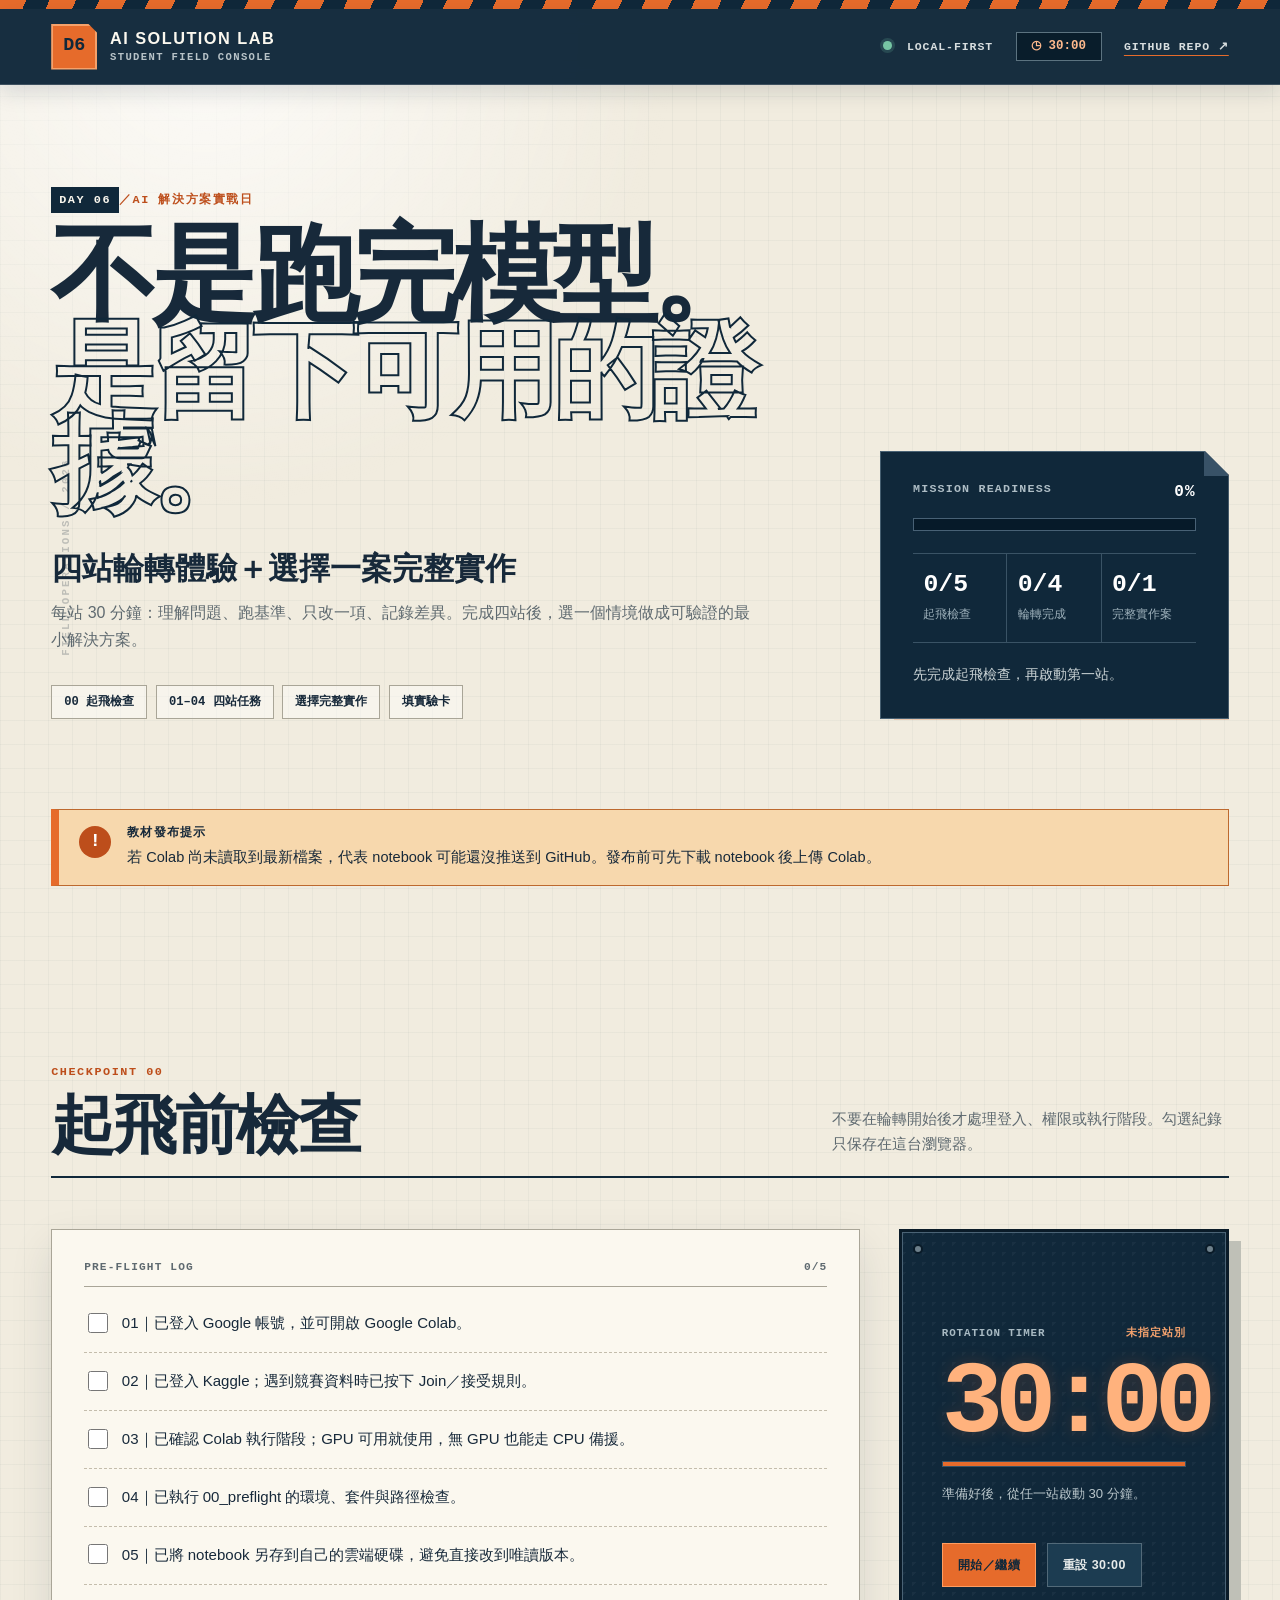
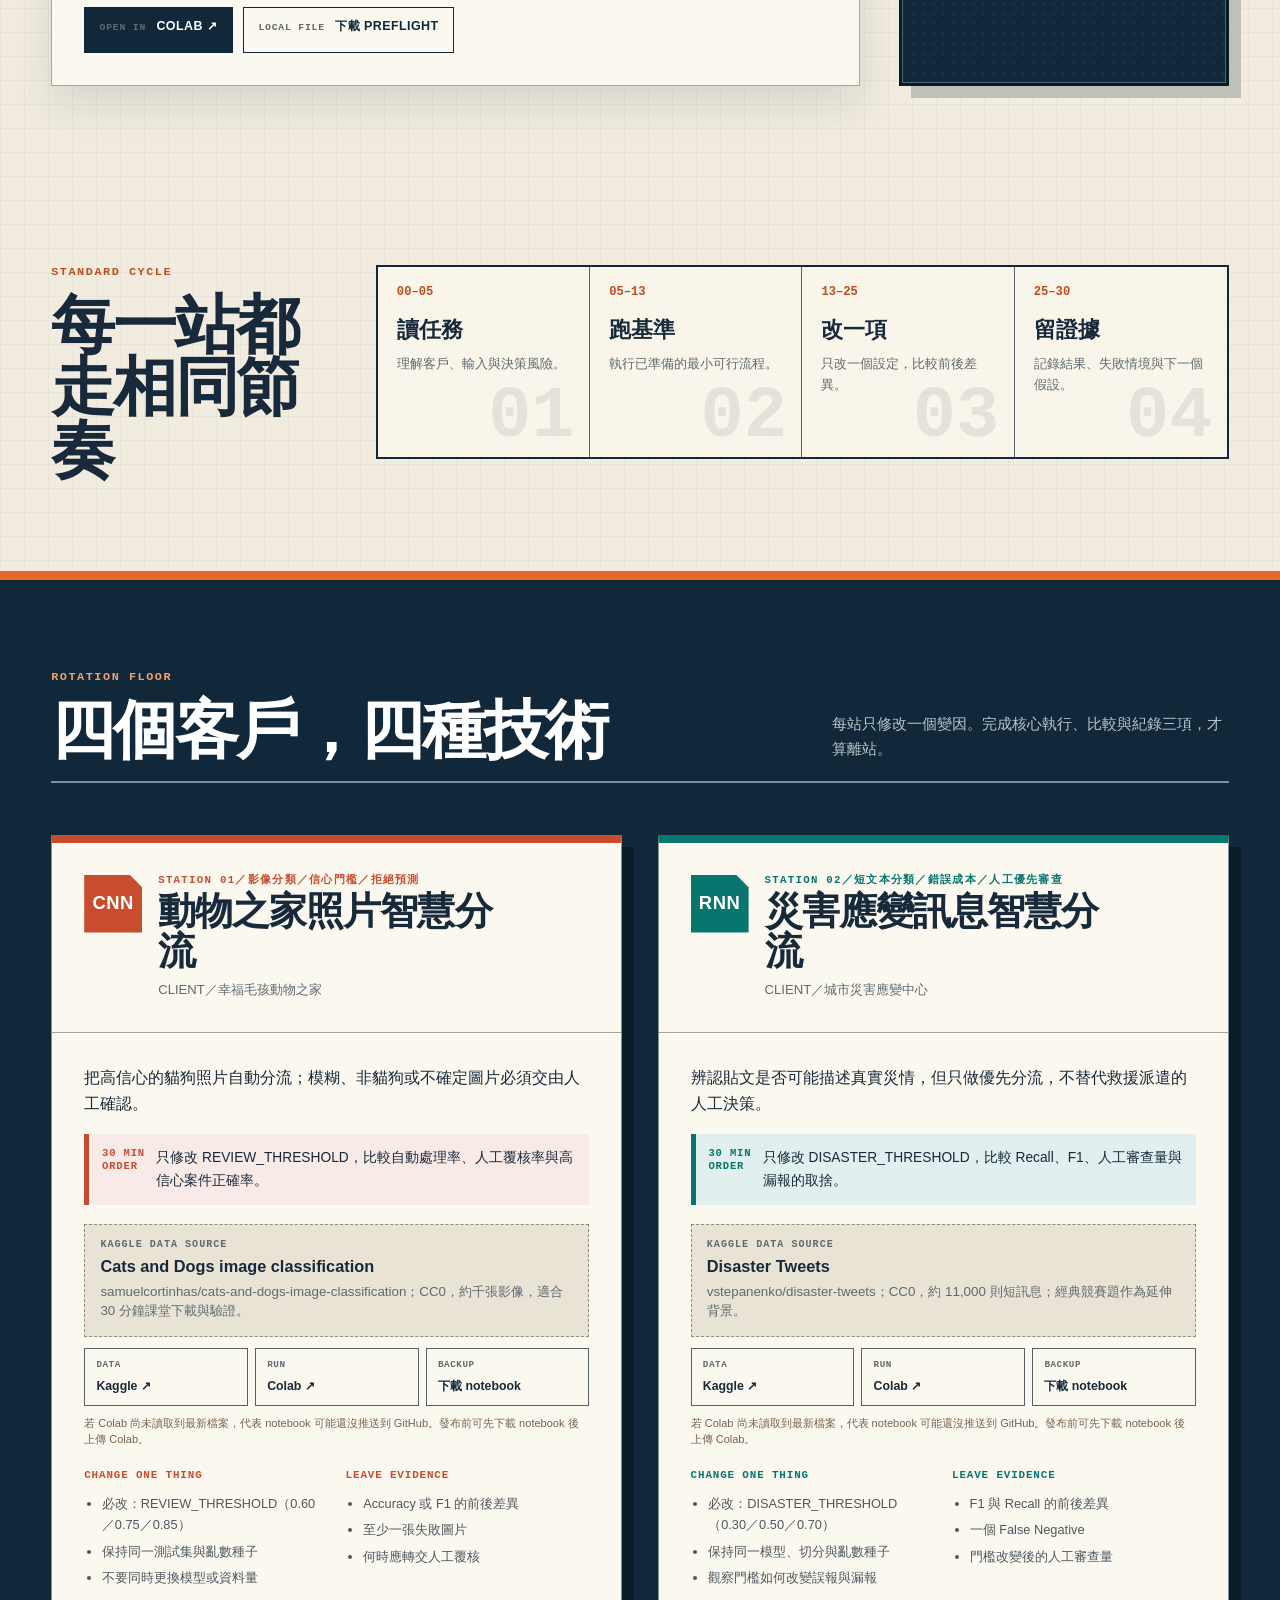
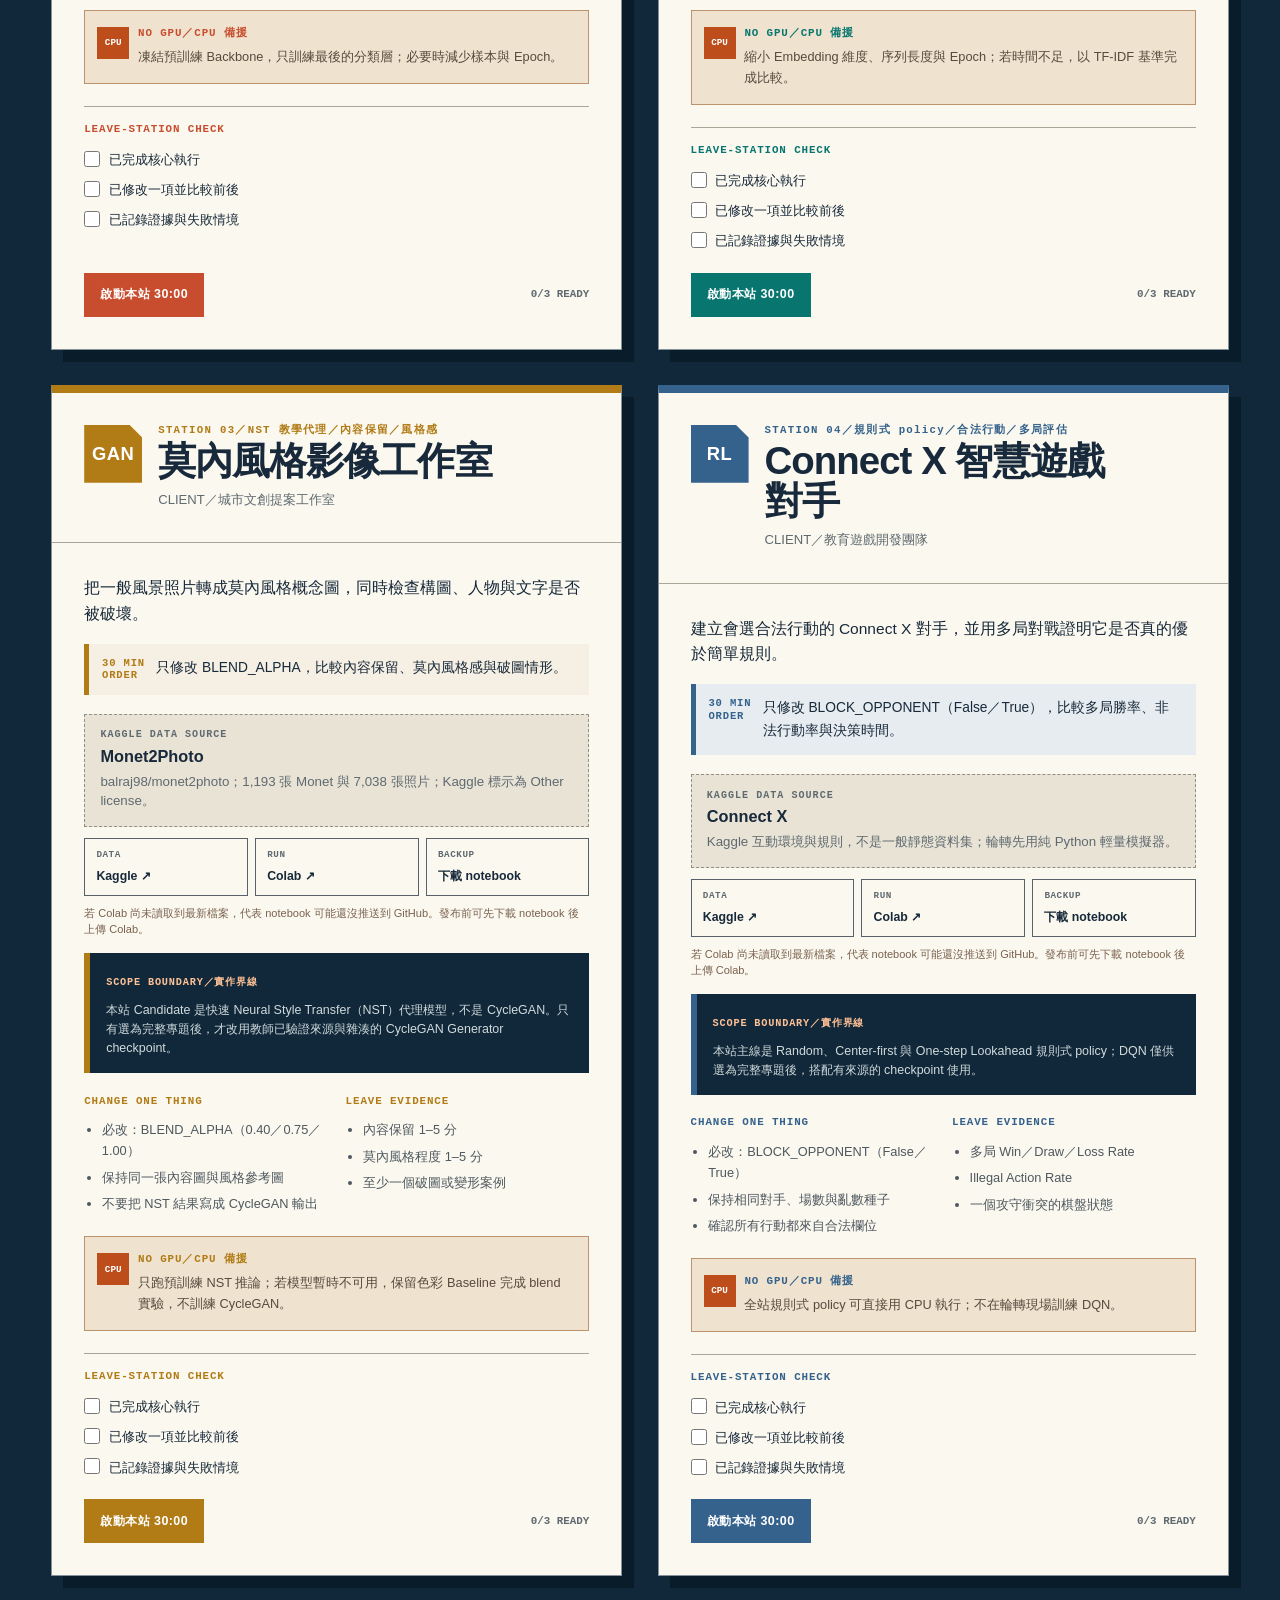
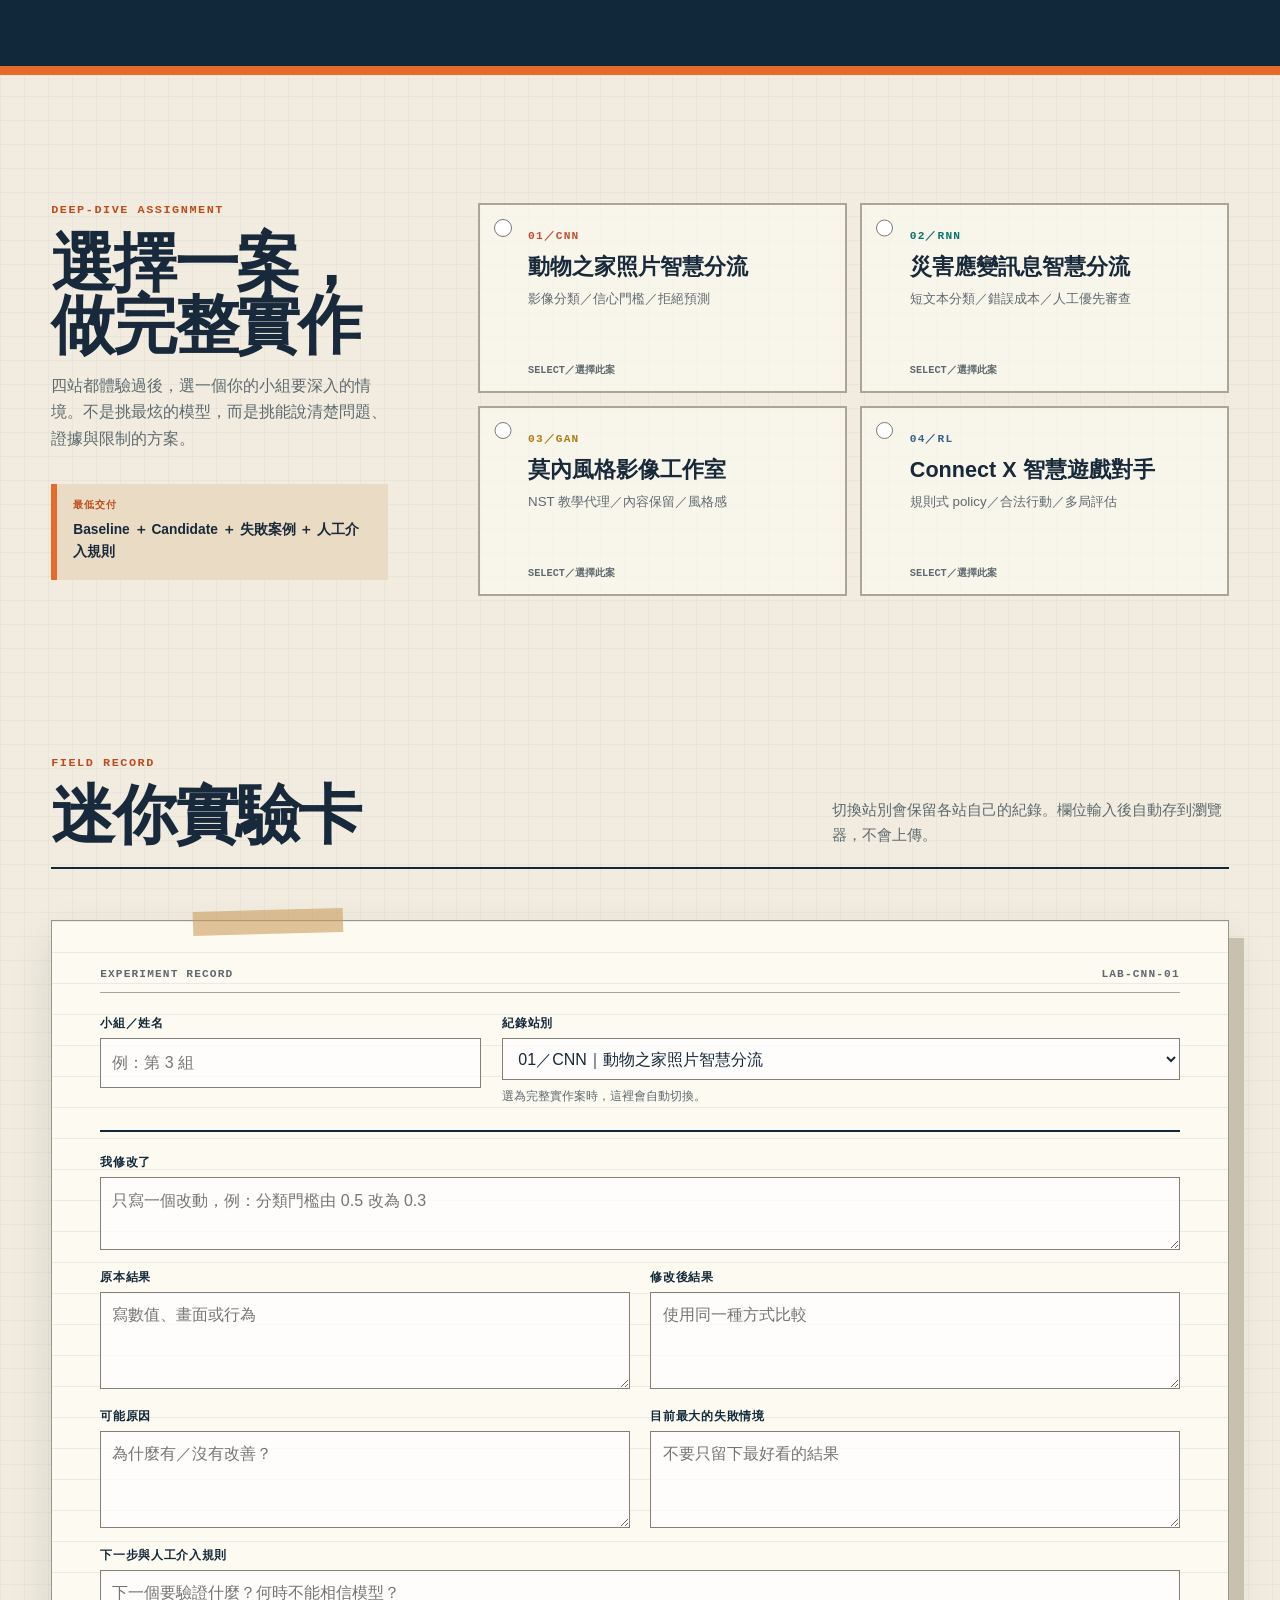
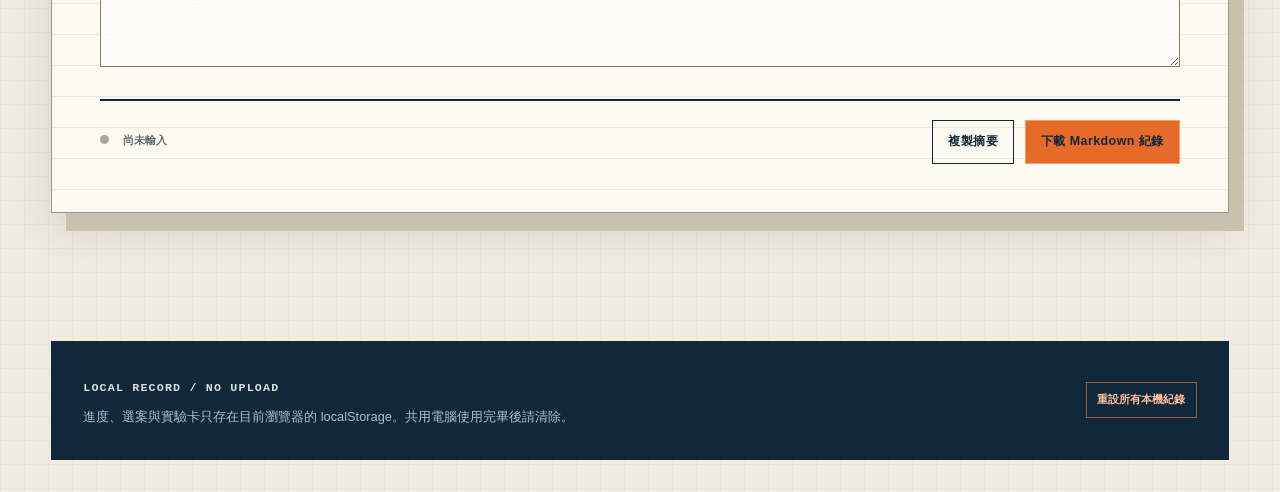
==== docs/index.html @ ee9e644e "Add Day 6 AI solution lab" ====
<!doctype html>
<html lang="zh-Hant">
<head>
  <meta charset="utf-8">
  <meta name="viewport" content="width=device-width, initial-scale=1">
  <meta name="theme-color" content="#13283a">
  <meta name="description" content="AI 解決方案實戰日學生入口：四站輪轉、Colab、Kaggle、30 分鐘計時與實驗紀錄。">
  <title>AI 解決方案實戰控制台｜學生入口</title>
  <link rel="icon" href="data:image/svg+xml,%3Csvg xmlns='http://www.w3.org/2000/svg' viewBox='0 0 64 64'%3E%3Crect width='64' height='64' rx='8' fill='%2313283a'/%3E%3Cpath d='M10 12h44v8H10zm0 32h44v8H10z' fill='%23ff6a1a'/%3E%3Ctext x='32' y='40' text-anchor='middle' font-family='Arial,sans-serif' font-size='21' font-weight='700' fill='%23fff8e8'%3ED6%3C/text%3E%3C/svg%3E">
  <link rel="stylesheet" href="assets/styles.css">
  <script defer src="assets/course-manifest.js"></script>
  <script defer src="assets/app.js"></script>
</head>
<body>
  <a class="skip-link" href="#main-content">跳到主要內容</a>

  <div class="safety-rail" aria-hidden="true"></div>

  <header class="site-header">
    <a class="brand-lockup" href="#top" aria-label="回到頁首">
      <span class="brand-mark" aria-hidden="true">D6</span>
      <span>
        <strong>AI SOLUTION LAB</strong>
        <small>STUDENT FIELD CONSOLE</small>
      </span>
    </a>
    <div class="header-meta" aria-label="系統狀態">
      <span><i class="status-light" aria-hidden="true"></i> LOCAL-FIRST</span>
      <button class="header-timer" type="button" id="header-timer" aria-label="輪轉計時器 30:00，點選前往計時器">◷ 30:00</button>
      <a id="repo-link" href="https://github.com/johnnychao/python-machine-learning-2026-student" target="_blank" rel="noopener noreferrer">GITHUB REPO ↗</a>
    </div>
  </header>

  <main id="main-content">
    <section class="hero" id="top" aria-labelledby="page-title">
      <div class="hero-copy">
        <p class="kicker"><span>DAY 06</span>／AI 解決方案實戰日</p>
        <h1 id="page-title">不是跑完模型。<br><em>是留下可用的證據。</em></h1>
        <p class="hero-lede" id="course-subtitle">四站輪轉體驗＋選擇一案完整實作</p>
        <p class="hero-brief">每站 30 分鐘：理解問題、跑基準、只改一項、記錄差異。完成四站後，選一個情境做成可驗證的最小解決方案。</p>
        <nav class="jump-nav" aria-label="頁面快速導覽">
          <a href="#preflight">00 起飛檢查</a>
          <a href="#stations">01–04 四站任務</a>
          <a href="#project-select">選擇完整實作</a>
          <a href="#experiment-card">填實驗卡</a>
        </nav>
      </div>

      <aside class="mission-gauge" aria-labelledby="progress-title">
        <div class="gauge-topline">
          <span id="progress-title">MISSION READINESS</span>
          <span id="progress-percent">0%</span>
        </div>
        <progress id="mission-progress" max="100" value="0">0%</progress>
        <div class="gauge-counts">
          <div><strong id="preflight-count">0/5</strong><span>起飛檢查</span></div>
          <div><strong id="station-count">0/4</strong><span>輪轉完成</span></div>
          <div><strong id="selection-count">0/1</strong><span>完整實作案</span></div>
        </div>
        <p id="mission-message">先完成起飛檢查，再啟動第一站。</p>
      </aside>
    </section>

    <section class="publication-note" id="publication-note" aria-labelledby="publication-title">
      <span class="notice-code" aria-hidden="true">!</span>
      <div>
        <h2 id="publication-title">教材發布提示</h2>
        <p id="publication-copy">若 Colab 尚未讀取到最新檔案，發布前可先下載 notebook 後上傳 Colab。</p>
      </div>
    </section>

    <section class="work-section" id="preflight" aria-labelledby="preflight-title">
      <header class="section-heading">
        <div>
          <p class="section-index">CHECKPOINT 00</p>
          <h2 id="preflight-title">先讓環境可以工作</h2>
        </div>
        <p>不要在輪轉開始後才處理登入、權限或執行階段。勾選紀錄只保存在這台瀏覽器。</p>
      </header>

      <div class="preflight-layout">
        <div class="paper-panel preflight-panel">
          <div class="panel-label"><span>PRE-FLIGHT LOG</span><span id="preflight-status">WAITING</span></div>
          <div class="checklist" id="preflight-list"></div>
          <div class="resource-strip">
            <a class="resource-link resource-link--primary" id="preflight-colab" href="#" target="_blank" rel="noopener noreferrer">
              <span>OPEN IN</span> COLAB ↗
            </a>
            <a class="resource-link" id="preflight-local" href="#" download>
              <span>LOCAL FILE</span> 下載 PREFLIGHT
            </a>
          </div>
        </div>

        <aside class="timer-console" aria-labelledby="timer-title">
          <div class="console-screws" aria-hidden="true"><i></i><i></i></div>
          <div class="timer-label">
            <span id="timer-title">ROTATION TIMER</span>
            <span id="active-station-label">未指定站別</span>
          </div>
          <output id="timer-display" class="timer-display" aria-live="off">30:00</output>
          <div class="timer-progress" aria-hidden="true"><span id="timer-progress-bar"></span></div>
          <p class="timer-status" id="timer-status" role="status">準備好後，從任一站啟動 30 分鐘。</p>
          <div class="timer-actions">
            <button class="button button--signal" type="button" id="timer-toggle">開始</button>
            <button class="button button--dark" type="button" id="timer-reset">重設 30:00</button>
          </div>
        </aside>
      </div>
    </section>

    <section class="rhythm-section" aria-labelledby="rhythm-title">
      <header>
        <p class="section-index">STANDARD CYCLE</p>
        <h2 id="rhythm-title">每一站都走相同節奏</h2>
      </header>
      <ol class="rhythm-list" id="rhythm-list"></ol>
    </section>

    <section class="work-section stations-section" id="stations" aria-labelledby="stations-title">
      <header class="section-heading">
        <div>
          <p class="section-index">ROTATION FLOOR</p>
          <h2 id="stations-title">四個客戶，四種技術</h2>
        </div>
        <p>每站只修改一個變因。完成核心執行、比較與紀錄三項，才算離站。</p>
      </header>
      <div class="station-grid" id="station-grid"></div>
    </section>

    <section class="selection-section" id="project-select" aria-labelledby="selection-title">
      <div class="selection-copy">
        <p class="section-index">DEEP-DIVE ASSIGNMENT</p>
        <h2 id="selection-title">選擇一案，做完整實作</h2>
        <p>四站都體驗過後，選一個你的小組要深入的情境。不是挑最炫的模型，而是挑能說清楚問題、證據與限制的方案。</p>
        <div class="selection-rule">
          <span>最低交付</span>
          <strong>Baseline ＋ Candidate ＋ 失敗案例 ＋ 人工介入規則</strong>
        </div>
      </div>
      <fieldset class="project-choices" id="project-choices">
        <legend class="sr-only">選擇完整實作案</legend>
      </fieldset>
    </section>

    <section class="work-section experiment-section" id="experiment-card" aria-labelledby="experiment-title">
      <header class="section-heading">
        <div>
          <p class="section-index">FIELD RECORD</p>
          <h2 id="experiment-title">迷你實驗卡</h2>
        </div>
        <p>切換站別會保留各站自己的紀錄。欄位輸入後自動存到瀏覽器，不會上傳。</p>
      </header>

      <form class="experiment-card" id="experiment-form">
        <div class="card-serial">
          <span>EXPERIMENT RECORD</span>
          <span id="record-id">LAB-——</span>
        </div>

        <div class="form-grid form-grid--meta">
          <label class="field">
            <span>小組／姓名</span>
            <input type="text" id="team-name" name="teamName" autocomplete="organization" placeholder="例：第 3 組">
          </label>
          <label class="field">
            <span>紀錄站別</span>
            <select id="experiment-station" name="station" aria-describedby="station-help"></select>
            <small id="station-help">選為完整實作案時，這裡會自動切換。</small>
          </label>
        </div>

        <div class="form-grid">
          <label class="field field--wide">
            <span>我修改了</span>
            <textarea id="changed" name="changed" rows="2" placeholder="只寫一個改動，例：分類門檻由 0.5 改為 0.3"></textarea>
          </label>
          <label class="field">
            <span>原本結果</span>
            <textarea id="before-result" name="beforeResult" rows="3" placeholder="寫數值、畫面或行為"></textarea>
          </label>
          <label class="field">
            <span>修改後結果</span>
            <textarea id="after-result" name="afterResult" rows="3" placeholder="使用同一種方式比較"></textarea>
          </label>
          <label class="field">
            <span>可能原因</span>
            <textarea id="reason" name="reason" rows="3" placeholder="為什麼有／沒有改善？"></textarea>
          </label>
          <label class="field">
            <span>目前最大的失敗情境</span>
            <textarea id="failure" name="failure" rows="3" placeholder="不要只留下最好看的結果"></textarea>
          </label>
          <label class="field field--wide">
            <span>下一步與人工介入規則</span>
            <textarea id="next-step" name="nextStep" rows="3" placeholder="下一個要驗證什麼？何時不能相信模型？"></textarea>
          </label>
        </div>

        <div class="card-actions">
          <p class="save-state" id="save-state" role="status"><i aria-hidden="true"></i> 尚未輸入</p>
          <div>
            <button class="button button--outline" type="button" id="copy-summary">複製摘要</button>
            <button class="button button--signal" type="button" id="download-markdown">下載 Markdown 紀錄</button>
          </div>
        </div>
      </form>
    </section>
  </main>

  <footer class="site-footer">
    <div>
      <strong>LOCAL RECORD / NO UPLOAD</strong>
      <p>進度、選案與實驗卡只存在目前瀏覽器的 localStorage。共用電腦使用完畢後請清除。</p>
    </div>
    <button class="reset-link" type="button" id="open-reset-dialog">重設所有本機紀錄</button>
  </footer>

  <dialog class="reset-dialog" id="reset-dialog" aria-labelledby="reset-title">
    <form method="dialog">
      <span class="dialog-code" aria-hidden="true">RESET / LOCAL</span>
      <h2 id="reset-title">確定清除所有紀錄？</h2>
      <p>這會刪除起飛檢查、四站進度、計時器、完整實作案與所有實驗卡。下載過的 Markdown 不受影響。</p>
      <div class="dialog-actions">
        <button class="button button--outline" value="cancel">取消</button>
        <button class="button button--danger" value="confirm" id="confirm-reset">確定清除</button>
      </div>
    </form>
  </dialog>

  <noscript>
    <div class="noscript-note">此入口需要 JavaScript 才能保存進度與產生四站連結。請允許 JavaScript 後重新整理。</div>
  </noscript>
</body>
</html>
---- docs/assets/styles.css ----
:root {
  --paper: #f1ecdf;
  --paper-light: #fbf8ef;
  --paper-deep: #ddd5c4;
  --ink: #17293a;
  --ink-muted: #5f6a70;
  --navy: #10283a;
  --navy-2: #19384d;
  --signal: #e66b2b;
  --signal-dark: #bd4e1b;
  --danger: #9f322b;
  --line: #a9a597;
  --line-dark: #56616a;
  --ok: #26705c;
  --shadow: 0 18px 40px rgba(23, 41, 58, 0.12);
  --font-display: "Bahnschrift SemiCondensed", "Franklin Gothic Demi Cond", "Microsoft JhengHei UI", sans-serif;
  --font-body: "Aptos", "Microsoft JhengHei UI", "Noto Sans TC", sans-serif;
  --font-mono: "Cascadia Mono", "Consolas", monospace;
  --page-pad: clamp(1rem, 4vw, 4rem);
  --max-width: 1480px;
}

* {
  box-sizing: border-box;
}

html {
  scroll-behavior: smooth;
  scroll-padding-top: 6rem;
}

body {
  margin: 0;
  color: var(--ink);
  background-color: var(--paper);
  background-image:
    linear-gradient(rgba(23, 41, 58, 0.035) 1px, transparent 1px),
    linear-gradient(90deg, rgba(23, 41, 58, 0.035) 1px, transparent 1px);
  background-size: 24px 24px;
  font-family: var(--font-body);
  line-height: 1.65;
}

body::before {
  content: "";
  position: fixed;
  inset: 0;
  z-index: -1;
  pointer-events: none;
  background: radial-gradient(circle at 16% 4%, rgba(255, 255, 255, 0.8), transparent 34%);
}

a {
  color: inherit;
}

button,
input,
select,
textarea {
  font: inherit;
}

button,
a,
input,
select,
textarea {
  -webkit-tap-highlight-color: transparent;
}

:focus-visible {
  outline: 3px solid var(--signal);
  outline-offset: 3px;
}

::selection {
  color: var(--paper-light);
  background: var(--navy);
}

.sr-only {
  position: absolute;
  width: 1px;
  height: 1px;
  padding: 0;
  margin: -1px;
  overflow: hidden;
  clip: rect(0, 0, 0, 0);
  white-space: nowrap;
  border: 0;
}

.skip-link {
  position: fixed;
  top: 1rem;
  left: 1rem;
  z-index: 100;
  padding: 0.7rem 1rem;
  color: #fff;
  background: var(--navy);
  transform: translateY(-180%);
  transition: transform 160ms ease;
}

.skip-link:focus {
  transform: translateY(0);
}

.safety-rail {
  height: 9px;
  background: repeating-linear-gradient(115deg, var(--signal) 0 24px, var(--navy) 24px 45px);
}

.site-header {
  position: sticky;
  top: 0;
  z-index: 30;
  display: flex;
  align-items: center;
  justify-content: space-between;
  min-height: 76px;
  padding: 0.7rem var(--page-pad);
  color: var(--paper-light);
  background: rgba(16, 40, 58, 0.97);
  border-bottom: 1px solid rgba(255, 255, 255, 0.16);
  box-shadow: 0 8px 20px rgba(16, 40, 58, 0.13);
  backdrop-filter: blur(10px);
}

.brand-lockup {
  display: inline-flex;
  gap: 0.8rem;
  align-items: center;
  color: inherit;
  text-decoration: none;
}

.brand-mark {
  display: grid;
  width: 46px;
  aspect-ratio: 1;
  place-items: center;
  color: var(--navy);
  background: var(--signal);
  border: 2px solid #f6a16a;
  font: 800 1.15rem/1 var(--font-mono);
  clip-path: polygon(0 0, 80% 0, 100% 20%, 100% 100%, 0 100%);
}

.brand-lockup strong,
.brand-lockup small {
  display: block;
}

.brand-lockup strong {
  font: 800 1.02rem/1.1 var(--font-display);
  letter-spacing: 0.09em;
}

.brand-lockup small {
  margin-top: 0.25rem;
  color: #b8c3c8;
  font: 600 0.66rem/1 var(--font-mono);
  letter-spacing: 0.13em;
}

.header-meta {
  display: flex;
  gap: 1.4rem;
  align-items: center;
  color: #d8dedf;
  font: 700 0.72rem/1 var(--font-mono);
  letter-spacing: 0.08em;
}

.header-meta a {
  padding: 0.45rem 0;
  text-decoration-color: var(--signal);
  text-underline-offset: 0.32rem;
}

.header-timer {
  min-width: 86px;
  padding: 0.45rem 0.55rem;
  color: #ffba8d;
  background: #091d2b;
  border: 1px solid #5c7380;
  font: 750 0.78rem/1 var(--font-mono);
  cursor: pointer;
}

.header-timer[data-running="true"] {
  color: #10283a;
  background: var(--signal);
  border-color: #ffb585;
}

.status-light {
  display: inline-block;
  width: 0.55rem;
  height: 0.55rem;
  margin-right: 0.45rem;
  vertical-align: -0.02rem;
  background: #76c6a4;
  border-radius: 50%;
  box-shadow: 0 0 0 3px rgba(118, 198, 164, 0.18);
}

main {
  overflow: clip;
}

.hero,
.work-section,
.rhythm-section,
.selection-section,
.site-footer {
  width: min(calc(100% - (var(--page-pad) * 2)), var(--max-width));
  margin-inline: auto;
}

.hero {
  display: grid;
  grid-template-columns: minmax(0, 1.5fr) minmax(340px, 0.72fr);
  gap: clamp(2.5rem, 8vw, 8rem);
  align-items: end;
  min-height: 650px;
  padding-block: clamp(4rem, 8vw, 8rem) clamp(4rem, 7vw, 6.5rem);
}

.hero-copy {
  position: relative;
}

.hero-copy::before {
  content: "FIELD OPERATIONS / 2026";
  position: absolute;
  top: 50%;
  left: -5.2rem;
  color: rgba(23, 41, 58, 0.24);
  font: 700 0.67rem/1 var(--font-mono);
  letter-spacing: 0.2em;
  transform: rotate(-90deg) translateX(-50%);
}

.kicker,
.section-index {
  margin: 0 0 0.9rem;
  color: var(--signal-dark);
  font: 800 0.74rem/1.2 var(--font-mono);
  letter-spacing: 0.13em;
  text-transform: uppercase;
}

.kicker span {
  display: inline-block;
  padding: 0.35rem 0.5rem;
  color: var(--paper-light);
  background: var(--navy);
}

.hero h1 {
  max-width: 930px;
  margin: 0;
  font: 800 clamp(3.7rem, 8.3vw, 8rem)/0.9 var(--font-display);
  letter-spacing: -0.055em;
}

.hero h1 em {
  color: transparent;
  -webkit-text-stroke: 2px var(--navy);
  font-style: normal;
}

.hero-lede {
  max-width: 760px;
  margin: 2.1rem 0 0.7rem;
  font: 750 clamp(1.25rem, 2.4vw, 2rem)/1.35 var(--font-display);
}

.hero-brief {
  max-width: 700px;
  margin: 0;
  color: var(--ink-muted);
  font-size: 1rem;
}

.jump-nav {
  display: flex;
  flex-wrap: wrap;
  gap: 0.55rem;
  margin-top: 2rem;
}

.jump-nav a {
  padding: 0.55rem 0.75rem;
  color: var(--ink);
  background: rgba(255, 255, 255, 0.42);
  border: 1px solid var(--line);
  font: 700 0.76rem/1.2 var(--font-mono);
  text-decoration: none;
  transition: color 150ms ease, background-color 150ms ease, transform 150ms ease;
}

.jump-nav a:hover {
  color: var(--paper-light);
  background: var(--navy);
  transform: translateY(-2px);
}

.mission-gauge {
  position: relative;
  padding: clamp(1.3rem, 3vw, 2rem);
  color: #e9ece9;
  background: var(--navy);
  border: 1px solid #496274;
  box-shadow: 14px 14px 0 var(--signal), var(--shadow);
  clip-path: polygon(0 0, calc(100% - 24px) 0, 100% 24px, 100% 100%, 0 100%);
}

.mission-gauge::after {
  content: "";
  position: absolute;
  top: 0;
  right: 0;
  width: 24px;
  height: 24px;
  background: #385267;
}

.gauge-topline {
  display: flex;
  justify-content: space-between;
  color: #aebdc5;
  font: 700 0.73rem/1 var(--font-mono);
  letter-spacing: 0.1em;
}

#progress-percent {
  color: #fff;
  font-size: 1rem;
}

.mission-gauge progress {
  display: block;
  width: 100%;
  height: 13px;
  margin: 1.1rem 0 1.4rem;
  overflow: hidden;
  appearance: none;
  background: #061a29;
  border: 1px solid #486175;
}

.mission-gauge progress::-webkit-progress-bar {
  background: #061a29;
}

.mission-gauge progress::-webkit-progress-value {
  background: var(--signal);
  transition: width 280ms ease;
}

.mission-gauge progress::-moz-progress-bar {
  background: var(--signal);
}

.gauge-counts {
  display: grid;
  grid-template-columns: repeat(3, 1fr);
  border-block: 1px solid #3a5365;
}

.gauge-counts div {
  padding: 1.1rem 0.65rem;
  border-right: 1px solid #3a5365;
}

.gauge-counts div:last-child {
  border-right: 0;
}

.gauge-counts strong,
.gauge-counts span {
  display: block;
}

.gauge-counts strong {
  color: #fff;
  font: 800 1.55rem/1 var(--font-mono);
}

.gauge-counts span {
  margin-top: 0.5rem;
  color: #9db0ba;
  font-size: 0.76rem;
}

.mission-gauge > p {
  margin: 1.25rem 0 0;
  color: #cad3d5;
  font-size: 0.88rem;
}

.publication-note {
  display: grid;
  grid-template-columns: auto 1fr;
  gap: 1rem;
  width: min(calc(100% - (var(--page-pad) * 2)), var(--max-width));
  margin: 0 auto clamp(4rem, 7vw, 7rem);
  padding: 1rem 1.25rem;
  background: #f7d8ad;
  border: 1px solid #bd692e;
  border-left: 8px solid var(--signal);
}

.notice-code {
  display: grid;
  width: 2rem;
  height: 2rem;
  place-items: center;
  color: #fff;
  background: var(--signal-dark);
  border-radius: 50%;
  font: 900 1.15rem/1 var(--font-mono);
}

.publication-note h2,
.publication-note p {
  margin: 0;
}

.publication-note h2 {
  font: 800 0.78rem/1.2 var(--font-mono);
  letter-spacing: 0.1em;
}

.publication-note p {
  margin-top: 0.25rem;
  font-size: 0.91rem;
}

.work-section {
  padding-block: clamp(4rem, 7vw, 7rem);
}

.section-heading {
  display: grid;
  grid-template-columns: minmax(0, 1.2fr) minmax(270px, 0.65fr);
  gap: 3rem;
  align-items: end;
  margin-bottom: clamp(2rem, 4vw, 3.5rem);
  padding-bottom: 1.25rem;
  border-bottom: 2px solid var(--navy);
}

.section-heading h2,
.rhythm-section h2,
.selection-section h2 {
  margin: 0;
  font: 800 clamp(2.25rem, 5vw, 4.4rem)/0.98 var(--font-display);
  letter-spacing: -0.035em;
}

.section-heading > p {
  max-width: 540px;
  margin: 0;
  color: var(--ink-muted);
  font-size: 0.93rem;
}

.preflight-layout {
  display: grid;
  grid-template-columns: minmax(0, 1.45fr) minmax(330px, 0.55fr);
  gap: clamp(1.2rem, 3vw, 2.5rem);
  align-items: stretch;
}

.paper-panel {
  background: var(--paper-light);
  border: 1px solid var(--line);
  box-shadow: var(--shadow);
}

.preflight-panel {
  padding: clamp(1.25rem, 3vw, 2rem);
}

.panel-label,
.card-serial {
  display: flex;
  justify-content: space-between;
  padding-bottom: 0.75rem;
  color: var(--ink-muted);
  border-bottom: 1px solid var(--line);
  font: 700 0.7rem/1 var(--font-mono);
  letter-spacing: 0.1em;
}

#preflight-status[data-ready="true"] {
  color: var(--ok);
}

.checklist {
  display: grid;
  gap: 0;
  margin-top: 0.55rem;
}

.check-row {
  position: relative;
  display: grid;
  grid-template-columns: auto 1fr;
  gap: 0.85rem;
  align-items: start;
  padding: 1rem 0.25rem;
  border-bottom: 1px dashed #c4bdac;
  cursor: pointer;
}

.check-row:hover {
  background: #f5f0e5;
}

.check-row input,
.station-check input {
  width: 1.25rem;
  height: 1.25rem;
  margin: 0.1rem 0 0;
  accent-color: var(--signal);
  cursor: pointer;
}

.check-row span {
  font-size: 0.94rem;
}

.check-row input:checked + span {
  color: #6a716f;
  text-decoration: line-through;
  text-decoration-color: #aaaca6;
}

.resource-strip {
  display: flex;
  flex-wrap: wrap;
  gap: 0.65rem;
  margin-top: 1.4rem;
}

.resource-link {
  display: inline-flex;
  gap: 0.65rem;
  align-items: baseline;
  justify-content: space-between;
  min-height: 46px;
  padding: 0.75rem 0.9rem;
  color: var(--navy);
  background: transparent;
  border: 1px solid var(--navy);
  font: 800 0.78rem/1.1 var(--font-display);
  letter-spacing: 0.035em;
  text-decoration: none;
  transition: color 150ms ease, background-color 150ms ease, transform 150ms ease;
}

.resource-link span {
  color: var(--ink-muted);
  font: 600 0.61rem/1 var(--font-mono);
  letter-spacing: 0.08em;
}

.resource-link:hover {
  color: #fff;
  background: var(--navy);
  transform: translateY(-2px);
}

.resource-link:hover span {
  color: #b8c3c8;
}

.resource-link--primary {
  color: #fff;
  background: var(--navy);
}

.timer-console {
  position: relative;
  display: flex;
  flex-direction: column;
  justify-content: center;
  min-height: 410px;
  padding: clamp(1.5rem, 4vw, 2.5rem);
  color: #ecf0ed;
  background-color: #10283a;
  background-image: linear-gradient(135deg, rgba(255, 255, 255, 0.04) 25%, transparent 25%);
  background-size: 10px 10px;
  border: 3px solid #0a1b28;
  box-shadow: inset 0 0 0 1px #4a6375, 12px 12px 0 #bfc0b7;
}

.console-screws {
  position: absolute;
  inset: 0.7rem;
  display: flex;
  justify-content: space-between;
  pointer-events: none;
}

.console-screws i {
  width: 10px;
  height: 10px;
  background: #6e808b;
  border: 2px solid #0a1b28;
  border-radius: 50%;
}

.timer-label {
  display: flex;
  justify-content: space-between;
  color: #a8bac3;
  font: 700 0.68rem/1 var(--font-mono);
  letter-spacing: 0.08em;
}

#active-station-label {
  color: #f4a26d;
}

.timer-display {
  display: block;
  margin: 1.2rem 0 0.7rem;
  color: #ffb27d;
  font: 750 clamp(4.2rem, 8vw, 6.7rem)/0.9 var(--font-mono);
  letter-spacing: -0.08em;
  text-align: center;
  text-shadow: 0 0 18px rgba(230, 107, 43, 0.2);
}

.timer-console[data-state="finished"] .timer-display {
  color: #fff;
  animation: timer-alert 700ms steps(2, end) 4;
}

.timer-progress {
  height: 6px;
  overflow: hidden;
  background: #061a28;
  border: 1px solid #385367;
}

.timer-progress span {
  display: block;
  width: 100%;
  height: 100%;
  background: var(--signal);
  transform-origin: left;
  transition: width 240ms linear;
}

.timer-status {
  min-height: 3em;
  margin: 1rem 0 1.3rem;
  color: #b8c5ca;
  font-size: 0.82rem;
}

.timer-actions,
.card-actions,
.dialog-actions {
  display: flex;
  flex-wrap: wrap;
  gap: 0.65rem;
}

.button {
  min-height: 44px;
  padding: 0.65rem 0.95rem;
  border: 1px solid transparent;
  border-radius: 0;
  font: 800 0.78rem/1.1 var(--font-display);
  letter-spacing: 0.035em;
  cursor: pointer;
  transition: transform 150ms ease, box-shadow 150ms ease, background-color 150ms ease;
}

.button:hover {
  transform: translateY(-2px);
  box-shadow: 0 5px 0 rgba(5, 20, 29, 0.28);
}

.button--signal {
  color: #10283a;
  background: var(--signal);
  border-color: #ff9d60;
}

.button--dark {
  color: #e8eceb;
  background: #1c3c51;
  border-color: #526a79;
}

.button--outline {
  color: var(--navy);
  background: transparent;
  border-color: var(--navy);
}

.button--outline:hover {
  color: #fff;
  background: var(--navy);
}

.button--danger {
  color: #fff;
  background: var(--danger);
  border-color: #78211c;
}

@keyframes timer-alert {
  50% { opacity: 0.35; }
}

.rhythm-section {
  display: grid;
  grid-template-columns: minmax(230px, 0.45fr) minmax(0, 1.55fr);
  gap: clamp(2rem, 6vw, 6rem);
  align-items: start;
  padding-block: clamp(4rem, 7vw, 7rem);
}

.rhythm-list {
  display: grid;
  grid-template-columns: repeat(4, 1fr);
  margin: 0;
  padding: 0;
  border: 2px solid var(--navy);
  list-style: none;
  counter-reset: rhythm;
}

.rhythm-list li {
  position: relative;
  min-height: 190px;
  padding: 1.2rem;
  background: rgba(251, 248, 239, 0.74);
  border-right: 1px solid var(--line-dark);
  counter-increment: rhythm;
}

.rhythm-list li:last-child {
  border-right: 0;
}

.rhythm-list li::before {
  content: "0" counter(rhythm);
  position: absolute;
  right: 0.9rem;
  bottom: 0.25rem;
  color: rgba(23, 41, 58, 0.09);
  font: 800 4.5rem/1 var(--font-mono);
}

.rhythm-list time,
.rhythm-list strong,
.rhythm-list span {
  display: block;
  position: relative;
  z-index: 1;
}

.rhythm-list time {
  color: var(--signal-dark);
  font: 800 0.76rem/1 var(--font-mono);
}

.rhythm-list strong {
  margin-top: 1.2rem;
  font: 800 1.35rem/1.1 var(--font-display);
}

.rhythm-list span {
  margin-top: 0.7rem;
  color: var(--ink-muted);
  font-size: 0.82rem;
}

.stations-section {
  width: 100%;
  max-width: none;
  padding-inline: var(--page-pad);
  color: #e7eceb;
  background: var(--navy);
  border-block: 9px solid var(--signal);
}

.stations-section .section-heading {
  width: min(100%, var(--max-width));
  margin-inline: auto;
  border-color: #78909c;
}

.stations-section .section-heading h2 {
  color: #fff;
}

.stations-section .section-heading > p {
  color: #b8c5ca;
}

.stations-section .section-index {
  color: #f1a06c;
}

.station-grid {
  display: grid;
  grid-template-columns: repeat(2, minmax(0, 1fr));
  gap: clamp(1.2rem, 3vw, 2.2rem);
  width: min(100%, var(--max-width));
  margin-inline: auto;
}

.station-card {
  position: relative;
  display: flex;
  flex-direction: column;
  min-width: 0;
  color: var(--ink);
  background: var(--paper-light);
  border: 1px solid #82919a;
  border-top: 8px solid var(--station-accent);
  box-shadow: 12px 12px 0 rgba(1, 14, 23, 0.45);
  transition: transform 180ms ease, box-shadow 180ms ease;
}

.station-card:hover {
  transform: translateY(-4px);
  box-shadow: 15px 17px 0 rgba(1, 14, 23, 0.4);
}

.station-card[data-complete="true"]::after {
  content: "STATION CLEARED";
  position: absolute;
  top: 1.05rem;
  right: -0.75rem;
  padding: 0.42rem 0.75rem;
  color: #fff;
  background: var(--ok);
  border: 2px solid #fff;
  font: 800 0.64rem/1 var(--font-mono);
  letter-spacing: 0.08em;
  transform: rotate(2deg);
}

.station-card__header {
  display: grid;
  grid-template-columns: auto 1fr;
  gap: 1rem;
  align-items: start;
  padding: clamp(1.25rem, 3vw, 2rem);
  border-bottom: 1px solid var(--line);
}

.station-code {
  display: grid;
  width: 58px;
  aspect-ratio: 1;
  place-items: center;
  color: #fff;
  background: var(--station-accent);
  font: 850 1.15rem/1 var(--font-display);
  letter-spacing: 0.03em;
  clip-path: polygon(0 0, 78% 0, 100% 22%, 100% 100%, 0 100%);
}

.station-number {
  display: block;
  color: var(--station-accent);
  font: 800 0.67rem/1 var(--font-mono);
  letter-spacing: 0.12em;
}

.station-card h3 {
  margin: 0.35rem 0 0;
  padding-right: 5rem;
  font: 800 clamp(1.65rem, 3vw, 2.45rem)/1.05 var(--font-display);
  letter-spacing: -0.025em;
}

.station-client {
  margin: 0.45rem 0 0;
  color: var(--ink-muted);
  font-size: 0.82rem;
}

.station-card__body {
  display: flex;
  flex: 1;
  flex-direction: column;
  padding: clamp(1.25rem, 3vw, 2rem);
}

.story-brief {
  margin: 0;
  font-size: 0.97rem;
}

.mission-order {
  display: grid;
  grid-template-columns: auto 1fr;
  gap: 0.7rem;
  margin-top: 1.1rem;
  padding: 0.8rem;
  background: color-mix(in srgb, var(--station-accent) 12%, white);
  border-left: 5px solid var(--station-accent);
}

.mission-order span {
  color: var(--station-accent);
  font: 800 0.66rem/1.2 var(--font-mono);
  letter-spacing: 0.08em;
}

.mission-order p {
  margin: 0;
  font-size: 0.86rem;
}

.data-ticket {
  margin-top: 1.2rem;
  padding: 0.95rem;
  background: #e9e3d6;
  border: 1px dashed #928e83;
}

.data-ticket span,
.data-ticket strong,
.data-ticket small {
  display: block;
}

.data-ticket span {
  color: var(--ink-muted);
  font: 700 0.63rem/1 var(--font-mono);
  letter-spacing: 0.1em;
}

.data-ticket strong {
  margin-top: 0.4rem;
  font: 800 1.02rem/1.2 var(--font-display);
}

.data-ticket small {
  margin-top: 0.35rem;
  color: var(--ink-muted);
  line-height: 1.45;
}

.station-links {
  display: grid;
  grid-template-columns: repeat(3, 1fr);
  gap: 0.45rem;
  margin-top: 0.7rem;
}

.station-links a {
  display: grid;
  min-height: 58px;
  padding: 0.7rem;
  align-content: space-between;
  color: var(--ink);
  background: transparent;
  border: 1px solid var(--line-dark);
  font: 800 0.77rem/1.2 var(--font-display);
  text-decoration: none;
  transition: color 140ms ease, background-color 140ms ease;
}

.station-links a small {
  color: var(--ink-muted);
  font: 600 0.58rem/1 var(--font-mono);
  letter-spacing: 0.06em;
}

.station-links a:hover {
  color: #fff;
  background: var(--navy);
}

.station-links a:hover small {
  color: #b8c5ca;
}

.link-advisory {
  margin: 0.55rem 0 0;
  color: #7a624f;
  font-size: 0.69rem;
  line-height: 1.45;
}

.scope-note {
  margin-top: 1rem;
  padding: 0.9rem 1rem;
  color: #e9efed;
  background: var(--navy);
  border-left: 6px solid var(--station-accent);
}

.scope-note span {
  color: #ffc296;
  font: 800 0.64rem/1 var(--font-mono);
  letter-spacing: 0.08em;
}

.scope-note p {
  margin: 0.45rem 0 0;
  color: #d0dadb;
  font-size: 0.78rem;
  line-height: 1.55;
}

.station-columns {
  display: grid;
  grid-template-columns: repeat(2, 1fr);
  gap: 1.1rem;
  margin-top: 1.35rem;
}

.station-columns h4,
.cpu-fallback h4,
.station-checks h4 {
  margin: 0;
  color: var(--station-accent);
  font: 800 0.68rem/1.2 var(--font-mono);
  letter-spacing: 0.08em;
}

.station-columns ul {
  margin: 0.7rem 0 0;
  padding-left: 1.1rem;
}

.station-columns li {
  margin-top: 0.35rem;
  color: #4d585f;
  font-size: 0.8rem;
}

.cpu-fallback {
  position: relative;
  margin-top: 1.35rem;
  padding: 1rem 1rem 1rem 3.3rem;
  background: #efe3cf;
  border: 1px solid #bd936d;
}

.cpu-fallback::before {
  content: "CPU";
  position: absolute;
  top: 1rem;
  left: 0.75rem;
  display: grid;
  width: 2rem;
  height: 2rem;
  place-items: center;
  color: #fff;
  background: var(--signal-dark);
  font: 800 0.58rem/1 var(--font-mono);
}

.cpu-fallback p {
  margin: 0.35rem 0 0;
  color: #59493e;
  font-size: 0.8rem;
}

.station-checks {
  margin-top: 1.4rem;
  padding-top: 1rem;
  border-top: 1px solid var(--line);
}

.station-check-list {
  display: grid;
  gap: 0.55rem;
  margin-top: 0.8rem;
}

.station-check {
  display: grid;
  grid-template-columns: auto 1fr;
  gap: 0.55rem;
  align-items: start;
  font-size: 0.81rem;
  cursor: pointer;
}

.station-check input {
  width: 1rem;
  height: 1rem;
  accent-color: var(--station-accent);
}

.station-card__actions {
  display: flex;
  flex-wrap: wrap;
  gap: 0.6rem;
  align-items: center;
  justify-content: space-between;
  margin-top: auto;
  padding-top: 1.3rem;
}

.station-card__actions .button--station {
  color: #fff;
  background: var(--station-accent);
  border-color: var(--station-accent);
}

.station-progress-label {
  color: var(--ink-muted);
  font: 700 0.68rem/1 var(--font-mono);
}

.selection-section {
  display: grid;
  grid-template-columns: minmax(260px, 0.62fr) minmax(0, 1.38fr);
  gap: clamp(2rem, 7vw, 7rem);
  padding-block: clamp(6rem, 10vw, 10rem);
}

.selection-copy > p:not(.section-index) {
  max-width: 500px;
  color: var(--ink-muted);
}

.selection-rule {
  margin-top: 2rem;
  padding: 1rem;
  background: #eadbc5;
  border-left: 6px solid var(--signal);
}

.selection-rule span,
.selection-rule strong {
  display: block;
}

.selection-rule span {
  color: var(--signal-dark);
  font: 800 0.65rem/1 var(--font-mono);
  letter-spacing: 0.1em;
}

.selection-rule strong {
  margin-top: 0.5rem;
  font-size: 0.86rem;
}

.project-choices {
  display: grid;
  grid-template-columns: repeat(2, minmax(0, 1fr));
  gap: 0.8rem;
  min-width: 0;
  margin: 0;
  padding: 0;
  border: 0;
}

.project-option {
  position: relative;
  min-width: 0;
}

.project-option input {
  position: absolute;
  inset: 1rem auto auto 1rem;
  width: 1.1rem;
  height: 1.1rem;
  margin: 0;
  accent-color: var(--station-accent);
}

.project-option label {
  display: grid;
  min-height: 190px;
  padding: 1rem 1rem 1rem 3rem;
  align-content: space-between;
  background: rgba(251, 248, 239, 0.72);
  border: 2px solid var(--line);
  cursor: pointer;
  transition: transform 150ms ease, border-color 150ms ease, background-color 150ms ease;
}

.project-option label:hover {
  border-color: var(--station-accent);
  transform: translateY(-3px);
}

.project-option input:checked + label {
  background: #fffdf7;
  border: 4px solid var(--station-accent);
  box-shadow: 8px 8px 0 color-mix(in srgb, var(--station-accent) 30%, transparent);
}

.project-option input:focus-visible + label {
  outline: 3px solid var(--signal);
  outline-offset: 3px;
}

.project-option__code {
  color: var(--station-accent);
  font: 800 0.7rem/1 var(--font-mono);
  letter-spacing: 0.1em;
}

.project-option strong {
  display: block;
  margin-top: 0.5rem;
  font: 800 1.35rem/1.1 var(--font-display);
}

.project-option small {
  display: block;
  margin-top: 0.7rem;
  color: var(--ink-muted);
  line-height: 1.4;
}

.project-option__state {
  margin-top: 1rem;
  color: var(--ink-muted);
  font: 700 0.64rem/1 var(--font-mono);
}

.project-option input:checked + label .project-option__state {
  color: var(--station-accent);
}

.experiment-section {
  padding-top: 2rem;
  padding-bottom: clamp(6rem, 10vw, 10rem);
}

.experiment-card {
  position: relative;
  padding: clamp(1.25rem, 4vw, 3rem);
  background-color: #fdfaf1;
  background-image: linear-gradient(rgba(62, 97, 124, 0.1) 1px, transparent 1px);
  background-size: 100% 31px;
  border: 1px solid #989589;
  box-shadow: 15px 18px 0 #c9c1b0, var(--shadow);
}

.experiment-card::before {
  content: "";
  position: absolute;
  top: -11px;
  left: 12%;
  width: 150px;
  height: 24px;
  background: rgba(202, 155, 88, 0.58);
  transform: rotate(-1.5deg);
}

.form-grid {
  display: grid;
  grid-template-columns: repeat(2, minmax(0, 1fr));
  gap: 1.3rem;
  margin-top: 1.5rem;
}

.form-grid--meta {
  grid-template-columns: 0.72fr 1.28fr;
  padding-bottom: 1.5rem;
  border-bottom: 2px solid var(--navy);
}

.field {
  display: grid;
  gap: 0.45rem;
  align-content: start;
}

.field--wide {
  grid-column: 1 / -1;
}

.field > span {
  color: var(--navy);
  font: 800 0.72rem/1.2 var(--font-mono);
  letter-spacing: 0.06em;
}

.field small {
  color: var(--ink-muted);
  font-size: 0.72rem;
}

.field input,
.field select,
.field textarea {
  width: 100%;
  padding: 0.65rem 0.7rem;
  color: var(--ink);
  background: rgba(255, 255, 255, 0.72);
  border: 1px solid #817f77;
  border-radius: 0;
}

.field textarea {
  line-height: 1.55;
  resize: vertical;
}

.field input:focus,
.field select:focus,
.field textarea:focus {
  background: #fff;
  border-color: var(--signal-dark);
}

.card-actions {
  align-items: center;
  justify-content: space-between;
  margin-top: 2rem;
  padding-top: 1.2rem;
  border-top: 2px solid var(--navy);
}

.card-actions > div {
  display: flex;
  flex-wrap: wrap;
  gap: 0.65rem;
}

.save-state {
  margin: 0;
  color: var(--ink-muted);
  font: 700 0.7rem/1.2 var(--font-mono);
}

.save-state i {
  display: inline-block;
  width: 0.58rem;
  height: 0.58rem;
  margin-right: 0.4rem;
  background: #a6a89f;
  border-radius: 50%;
}

.save-state[data-saved="true"] i {
  background: var(--ok);
  box-shadow: 0 0 0 3px rgba(38, 112, 92, 0.13);
}

.site-footer {
  display: flex;
  gap: 2rem;
  align-items: center;
  justify-content: space-between;
  margin-bottom: 2rem;
  padding: 2rem;
  color: #d8e0e0;
  background: var(--navy);
}

.site-footer strong {
  font: 800 0.73rem/1 var(--font-mono);
  letter-spacing: 0.1em;
}

.site-footer p {
  max-width: 780px;
  margin: 0.45rem 0 0;
  color: #aebdc4;
  font-size: 0.8rem;
}

.reset-link {
  flex: none;
  padding: 0.65rem;
  color: #ffc09a;
  background: transparent;
  border: 1px solid #a25d37;
  font: 700 0.7rem/1.2 var(--font-mono);
  cursor: pointer;
}

.reset-dialog {
  width: min(calc(100% - 2rem), 520px);
  padding: 0;
  color: var(--ink);
  background: var(--paper-light);
  border: 3px solid var(--navy);
  box-shadow: 14px 14px 0 rgba(16, 40, 58, 0.35);
}

.reset-dialog::backdrop {
  background: rgba(4, 19, 29, 0.72);
  backdrop-filter: blur(3px);
}

.reset-dialog form {
  padding: 1.7rem;
}

.dialog-code {
  color: var(--danger);
  font: 800 0.68rem/1 var(--font-mono);
  letter-spacing: 0.1em;
}

.reset-dialog h2 {
  margin: 0.7rem 0 0;
  font: 800 2rem/1.05 var(--font-display);
}

.reset-dialog p {
  color: var(--ink-muted);
}

.dialog-actions {
  justify-content: flex-end;
  margin-top: 1.4rem;
}

.noscript-note {
  position: fixed;
  right: 1rem;
  bottom: 1rem;
  z-index: 80;
  max-width: 480px;
  padding: 1rem;
  color: #fff;
  background: var(--danger);
  border: 2px solid #fff;
}

@media (max-width: 1100px) {
  .hero {
    grid-template-columns: 1fr;
    min-height: auto;
  }

  .mission-gauge {
    max-width: 700px;
  }

  .preflight-layout,
  .selection-section {
    grid-template-columns: 1fr;
  }

  .timer-console {
    min-height: 330px;
  }

  .rhythm-section {
    grid-template-columns: 1fr;
  }

  .station-card h3 {
    padding-right: 0;
  }

  .station-card[data-complete="true"]::after {
    top: -0.7rem;
  }
}

@media (max-width: 820px) {
  :root {
    --page-pad: 1rem;
  }

  html {
    scroll-padding-top: 5rem;
  }

  .site-header {
    min-height: 68px;
  }

  .header-meta span {
    display: none;
  }

  .header-meta {
    gap: 0;
  }

  .header-timer {
    margin-right: 0.8rem;
  }

  .hero-copy::before {
    display: none;
  }

  .hero h1 {
    font-size: clamp(3rem, 14vw, 5rem);
  }

  .hero h1 em {
    -webkit-text-stroke-width: 1.5px;
  }

  .section-heading {
    grid-template-columns: 1fr;
    gap: 1rem;
  }

  .rhythm-list,
  .station-grid {
    grid-template-columns: 1fr;
  }

  .rhythm-list li {
    min-height: 150px;
    border-right: 0;
    border-bottom: 1px solid var(--line-dark);
  }

  .rhythm-list li:last-child {
    border-bottom: 0;
  }

  .project-choices,
  .form-grid,
  .form-grid--meta {
    grid-template-columns: 1fr;
  }

  .field--wide {
    grid-column: auto;
  }

  .site-footer {
    align-items: flex-start;
    flex-direction: column;
  }
}

@media (max-width: 560px) {
  .brand-mark {
    width: 40px;
  }

  .brand-lockup strong {
    font-size: 0.86rem;
  }

  .brand-lockup small,
  .header-meta a {
    font-size: 0.58rem;
  }

  .hero {
    padding-top: 3rem;
  }

  .hero h1 {
    font-size: 3.15rem;
  }

  .jump-nav {
    display: grid;
    grid-template-columns: repeat(2, 1fr);
  }

  .jump-nav a {
    font-size: 0.66rem;
  }

  .gauge-counts strong {
    font-size: 1.2rem;
  }

  .gauge-counts span {
    font-size: 0.65rem;
  }

  .publication-note {
    grid-template-columns: 1fr;
  }

  .resource-strip,
  .resource-link {
    width: 100%;
  }

  .timer-display {
    font-size: 4.2rem;
  }

  .station-card__header {
    grid-template-columns: 1fr;
  }

  .station-code {
    width: 52px;
  }

  .station-links,
  .station-columns {
    grid-template-columns: 1fr;
  }

  .card-actions {
    align-items: stretch;
    flex-direction: column;
  }

  .card-actions > div,
  .card-actions .button {
    width: 100%;
  }
}

@media (prefers-reduced-motion: reduce) {
  html {
    scroll-behavior: auto;
  }

  *,
  *::before,
  *::after {
    scroll-behavior: auto !important;
    animation-duration: 0.01ms !important;
    animation-iteration-count: 1 !important;
    transition-duration: 0.01ms !important;
  }
}

@media print {
  body {
    background: #fff;
  }

  .safety-rail,
  .site-header,
  .jump-nav,
  .timer-console,
  .resource-strip,
  .station-links,
  .station-card__actions,
  .site-footer,
  .dialog-actions,
  .card-actions {
    display: none !important;
  }

  .hero,
  .work-section,
  .rhythm-section,
  .selection-section {
    width: 100%;
  }

  .hero {
    min-height: auto;
    padding-block: 1rem 2rem;
  }

  .hero h1 {
    font-size: 3.5rem;
  }

  .preflight-layout,
  .station-grid,
  .selection-section {
    grid-template-columns: 1fr;
  }

  .stations-section {
    color: var(--ink);
    background: #fff;
    border: 0;
  }

  .stations-section .section-heading h2,
  .stations-section .section-heading > p {
    color: var(--ink);
  }

  .station-card,
  .experiment-card {
    break-inside: avoid;
    box-shadow: none;
  }
}
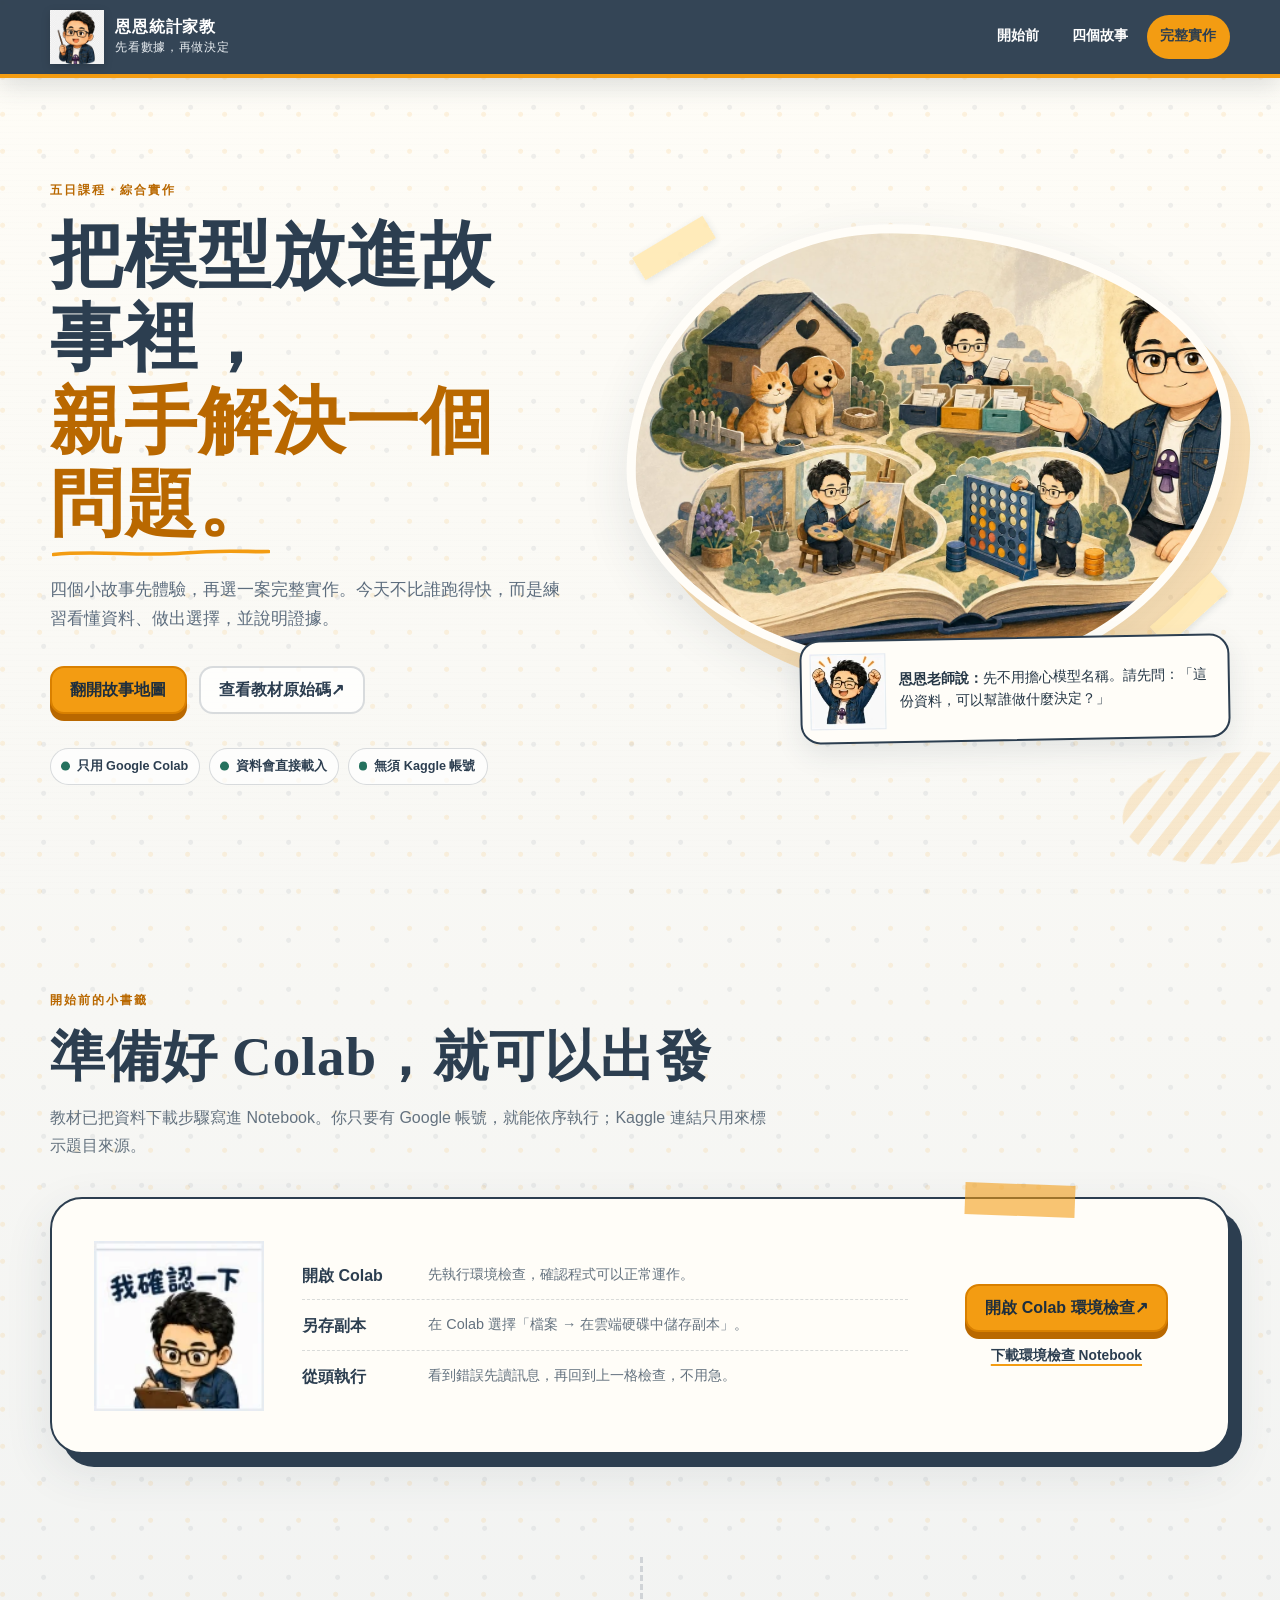
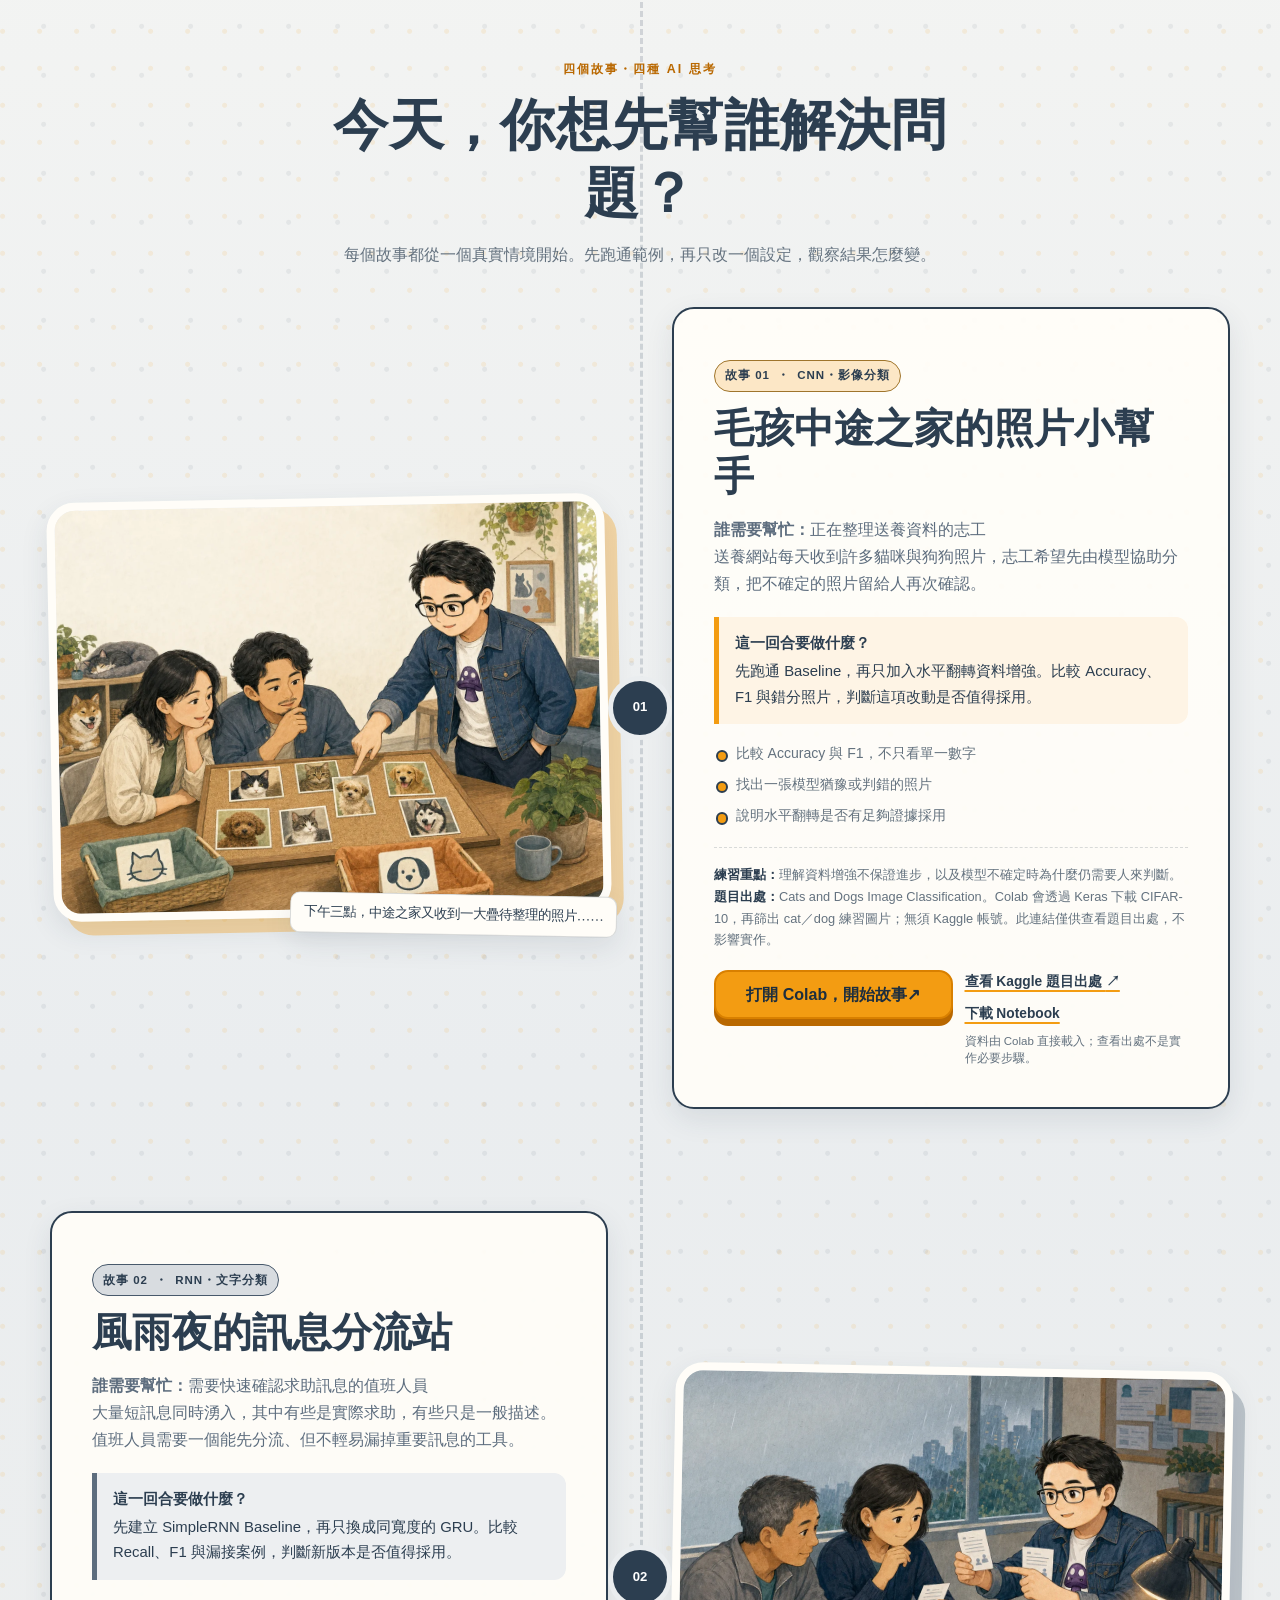
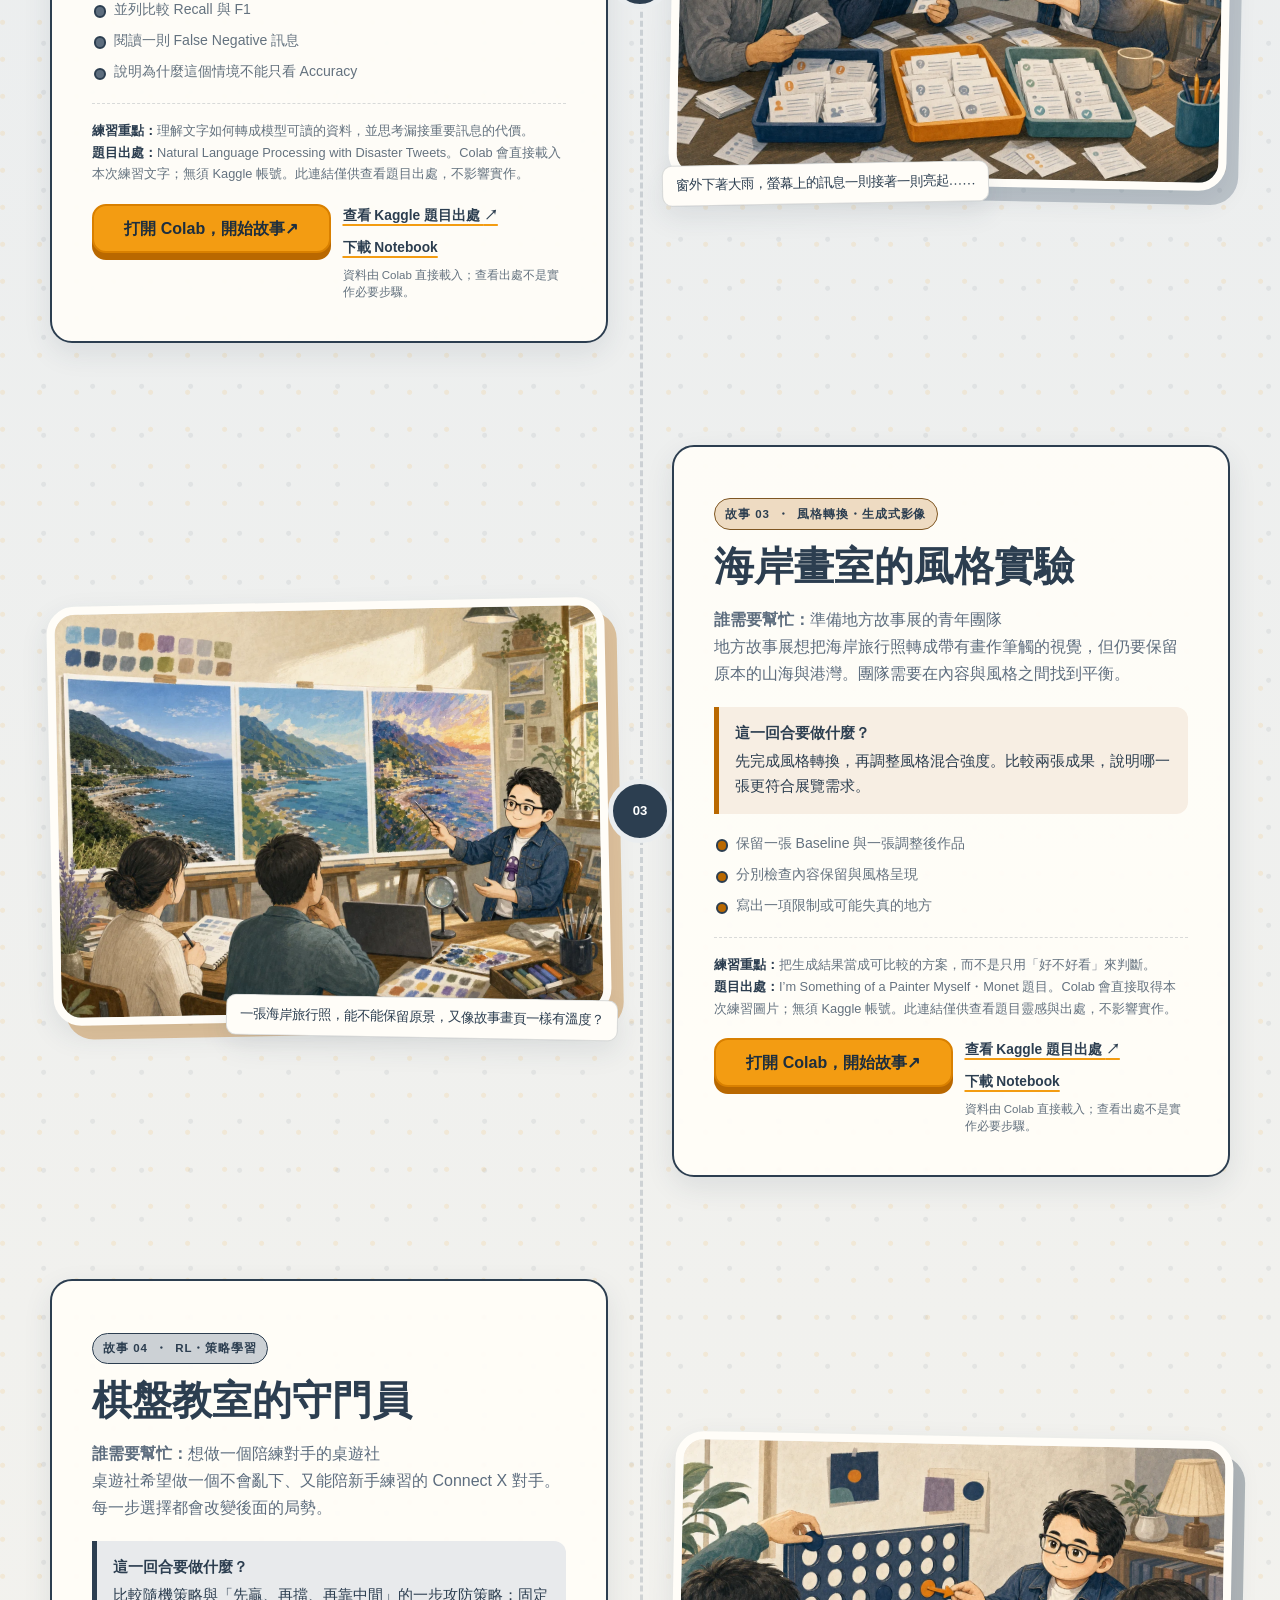
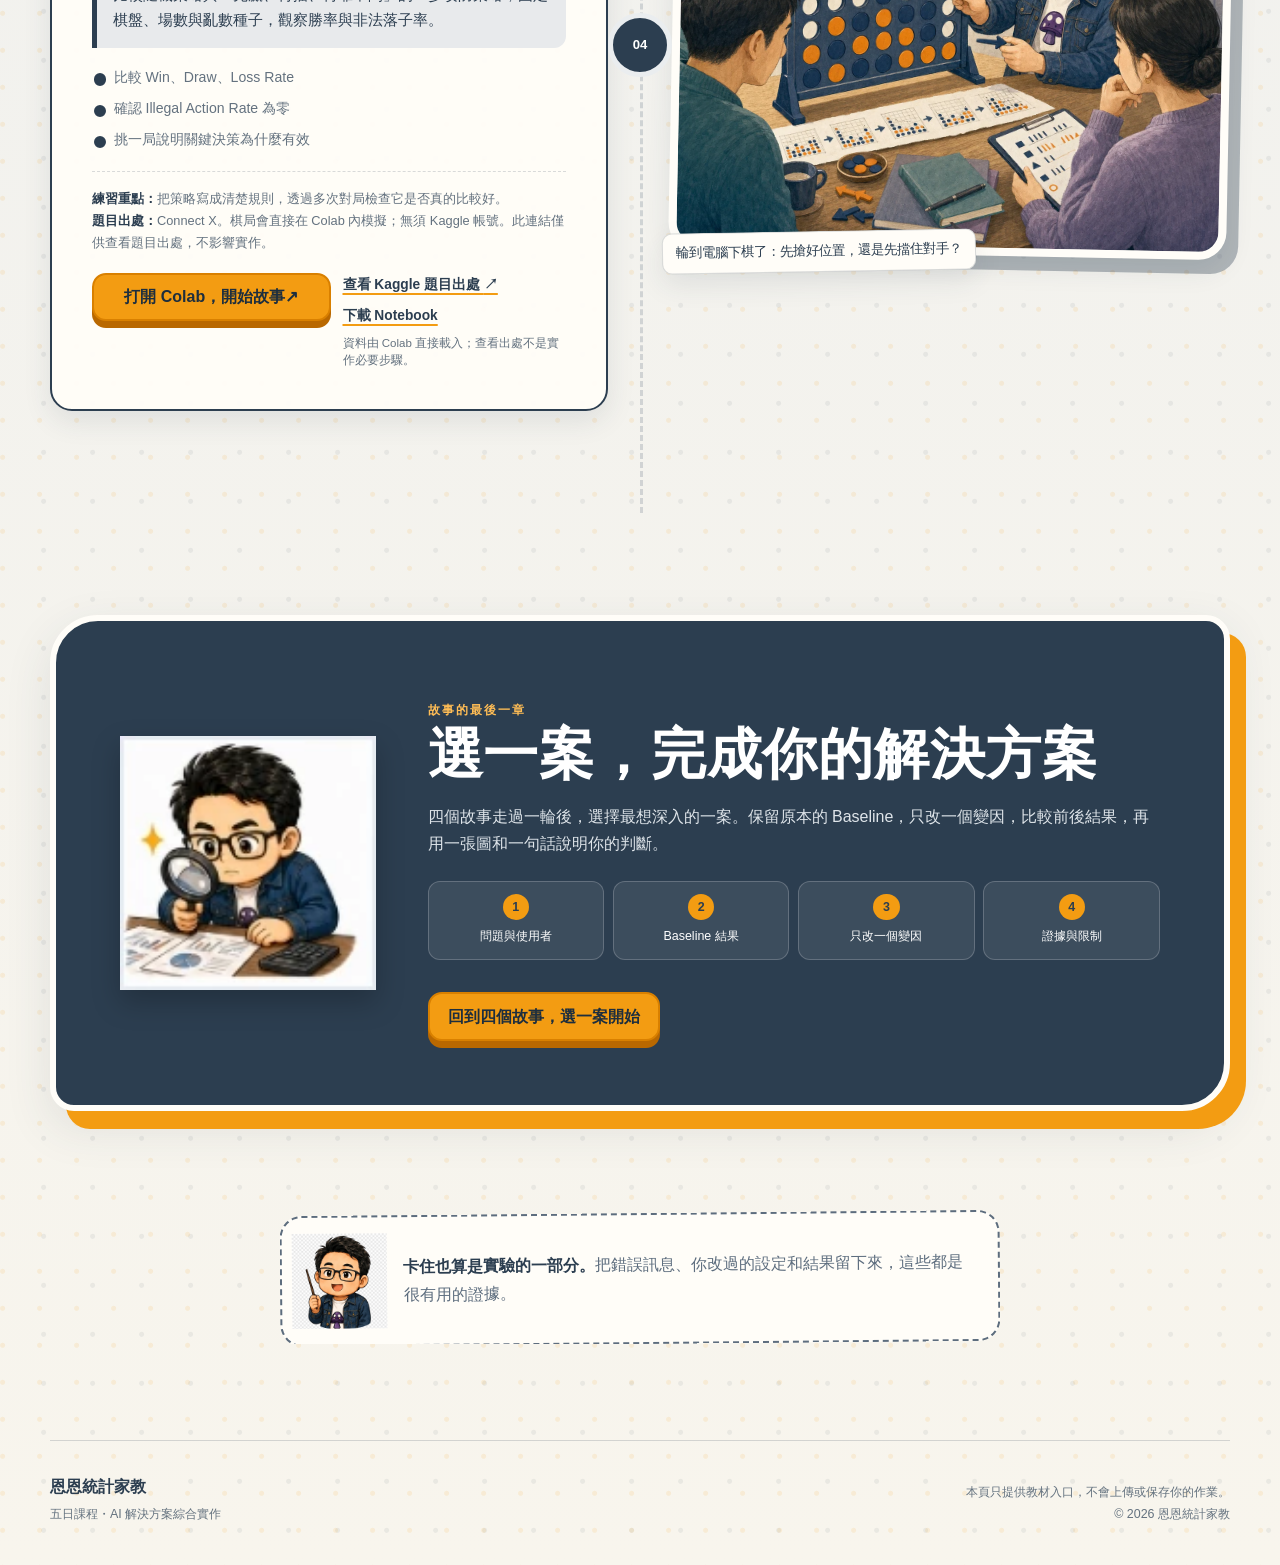
==== commit 2850d6ea: "feat: rebuild AI practicum as Enen storybook" ====
--- a/docs/index.html
+++ b/docs/index.html
@@ -3,233 +3,101 @@
 <head>
   <meta charset="utf-8">
   <meta name="viewport" content="width=device-width, initial-scale=1">
-  <meta name="theme-color" content="#13283a">
-  <meta name="description" content="AI 解決方案實戰日學生入口：四站輪轉、Colab、Kaggle、30 分鐘計時與實驗紀錄。">
-  <title>AI 解決方案實戰控制台｜學生入口</title>
-  <link rel="icon" href="data:image/svg+xml,%3Csvg xmlns='http://www.w3.org/2000/svg' viewBox='0 0 64 64'%3E%3Crect width='64' height='64' rx='8' fill='%2313283a'/%3E%3Cpath d='M10 12h44v8H10zm0 32h44v8H10z' fill='%23ff6a1a'/%3E%3Ctext x='32' y='40' text-anchor='middle' font-family='Arial,sans-serif' font-size='21' font-weight='700' fill='%23fff8e8'%3ED6%3C/text%3E%3C/svg%3E">
+  <meta name="theme-color" content="#2C3E50">
+  <meta name="description" content="恩恩統計家教五日課程的 AI 解決方案綜合實作入口。四個故事情境，全程在 Google Colab 完成，不需要 Kaggle 帳號。">
+  <title>五日課程・AI 解決方案綜合實作｜恩恩統計家教</title>
+  <link rel="icon" href="data:image/svg+xml,%3Csvg xmlns='http://www.w3.org/2000/svg' viewBox='0 0 64 64'%3E%3Crect width='64' height='64' rx='18' fill='%232C3E50'/%3E%3Ccircle cx='32' cy='31' r='19' fill='%23F39C12'/%3E%3Cpath d='M21 34c4 6 18 6 22 0' fill='none' stroke='%232C3E50' stroke-width='4' stroke-linecap='round'/%3E%3Ccircle cx='25' cy='27' r='2.5' fill='%232C3E50'/%3E%3Ccircle cx='39' cy='27' r='2.5' fill='%232C3E50'/%3E%3C/svg%3E">
   <link rel="stylesheet" href="assets/styles.css">
   <script defer src="assets/course-manifest.js"></script>
   <script defer src="assets/app.js"></script>
 </head>
 <body>
   <a class="skip-link" href="#main-content">跳到主要內容</a>
-
-  <div class="safety-rail" aria-hidden="true"></div>
-
-  <header class="site-header">
-    <a class="brand-lockup" href="#top" aria-label="回到頁首">
-      <span class="brand-mark" aria-hidden="true">D6</span>
-      <span>
-        <strong>AI SOLUTION LAB</strong>
-        <small>STUDENT FIELD CONSOLE</small>
-      </span>
+  <header class="site-header" id="top">
+    <a class="brand" href="#top" aria-label="恩恩統計家教，回到頁首">
+      <img src="assets/brand/enen-teacher.webp" alt="" width="54" height="54">
+      <span><strong>恩恩統計家教</strong><small>先看數據，再做決定</small></span>
     </a>
-    <div class="header-meta" aria-label="系統狀態">
-      <span><i class="status-light" aria-hidden="true"></i> LOCAL-FIRST</span>
-      <button class="header-timer" type="button" id="header-timer" aria-label="輪轉計時器 30:00，點選前往計時器">◷ 30:00</button>
-      <a id="repo-link" href="https://github.com/johnnychao/python-machine-learning-2026-student" target="_blank" rel="noopener noreferrer">GITHUB REPO ↗</a>
-    </div>
+    <nav class="main-nav" aria-label="主要導覽">
+      <a href="#ready">開始前</a><a href="#story-path">四個故事</a><a href="#final-choice">完整實作</a>
+    </nav>
   </header>
 
   <main id="main-content">
-    <section class="hero" id="top" aria-labelledby="page-title">
+    <section class="hero" aria-labelledby="page-title">
       <div class="hero-copy">
-        <p class="kicker"><span>DAY 06</span>／AI 解決方案實戰日</p>
-        <h1 id="page-title">不是跑完模型。<br><em>是留下可用的證據。</em></h1>
-        <p class="hero-lede" id="course-subtitle">四站輪轉體驗＋選擇一案完整實作</p>
-        <p class="hero-brief">每站 30 分鐘：理解問題、跑基準、只改一項、記錄差異。完成四站後，選一個情境做成可驗證的最小解決方案。</p>
-        <nav class="jump-nav" aria-label="頁面快速導覽">
-          <a href="#preflight">00 起飛檢查</a>
-          <a href="#stations">01–04 四站任務</a>
-          <a href="#project-select">選擇完整實作</a>
-          <a href="#experiment-card">填實驗卡</a>
-        </nav>
+        <p class="eyebrow">五日課程・綜合實作</p>
+        <h1 id="page-title">把模型放進故事裡，<br><em>親手解決一個問題。</em></h1>
+        <p class="hero-lede" id="course-subtitle">四個小故事先體驗，再選一案完整實作。今天不比誰跑得快，而是練習看懂資料、做出選擇，並說明證據。</p>
+        <div class="hero-actions">
+          <a class="button button--primary" href="#story-path">翻開故事地圖</a>
+          <a class="button button--quiet" id="repo-link" href="https://github.com/johnnychao/python-machine-learning-2026-student" target="_blank" rel="noopener noreferrer">查看教材原始碼 <span aria-hidden="true">↗</span></a>
+        </div>
+        <div class="promise" aria-label="實作環境說明">
+          <span>只用 Google Colab</span><span>資料會直接載入</span><span>無須 Kaggle 帳號</span>
+        </div>
       </div>
-
-      <aside class="mission-gauge" aria-labelledby="progress-title">
-        <div class="gauge-topline">
-          <span id="progress-title">MISSION READINESS</span>
-          <span id="progress-percent">0%</span>
-        </div>
-        <progress id="mission-progress" max="100" value="0">0%</progress>
-        <div class="gauge-counts">
-          <div><strong id="preflight-count">0/5</strong><span>起飛檢查</span></div>
-          <div><strong id="station-count">0/4</strong><span>輪轉完成</span></div>
-          <div><strong id="selection-count">0/1</strong><span>完整實作案</span></div>
-        </div>
-        <p id="mission-message">先完成起飛檢查，再啟動第一站。</p>
-      </aside>
+      <figure class="hero-visual">
+        <img src="assets/illustrations/cover-ai-story-lab.webp" alt="恩恩老師帶著學生走進四個 AI 任務世界的故事書插圖" width="1200" height="900">
+        <figcaption>
+          <img src="assets/brand/teacher-cheer.webp" alt="" width="88" height="88">
+          <p><strong>恩恩老師說：</strong>先不用擔心模型名稱。請先問：「這份資料，可以幫誰做什麼決定？」</p>
+        </figcaption>
+      </figure>
     </section>
 
-    <section class="publication-note" id="publication-note" aria-labelledby="publication-title">
-      <span class="notice-code" aria-hidden="true">!</span>
-      <div>
-        <h2 id="publication-title">教材發布提示</h2>
-        <p id="publication-copy">若 Colab 尚未讀取到最新檔案，發布前可先下載 notebook 後上傳 Colab。</p>
+    <section class="ready-section" id="ready" aria-labelledby="ready-title">
+      <div class="section-heading">
+        <p class="eyebrow">開始前的小書籤</p>
+        <h2 id="ready-title">準備好 Colab，就可以出發</h2>
+        <p>教材已把資料下載步驟寫進 Notebook。你只要有 Google 帳號，就能依序執行；Kaggle 連結只用來標示題目來源。</p>
+      </div>
+      <div class="ready-card">
+        <img src="assets/brand/teacher-check.webp" alt="恩恩老師拿著檢查表" width="190" height="190">
+        <ol>
+          <li><strong>開啟 Colab</strong><span>先執行環境檢查，確認程式可以正常運作。</span></li>
+          <li><strong>另存副本</strong><span>在 Colab 選擇「檔案 → 在雲端硬碟中儲存副本」。</span></li>
+          <li><strong>從頭執行</strong><span>看到錯誤先讀訊息，再回到上一格檢查，不用急。</span></li>
+        </ol>
+        <div class="ready-actions">
+          <a class="button button--primary" id="preflight-colab" href="#" target="_blank" rel="noopener noreferrer">開啟 Colab 環境檢查 <span aria-hidden="true">↗</span></a>
+          <a class="text-link" id="preflight-local" href="#" download>下載環境檢查 Notebook</a>
+        </div>
       </div>
     </section>
 
-    <section class="work-section" id="preflight" aria-labelledby="preflight-title">
-      <header class="section-heading">
-        <div>
-          <p class="section-index">CHECKPOINT 00</p>
-          <h2 id="preflight-title">先讓環境可以工作</h2>
-        </div>
-        <p>不要在輪轉開始後才處理登入、權限或執行階段。勾選紀錄只保存在這台瀏覽器。</p>
-      </header>
+    <section class="story-section" id="story-path" aria-labelledby="story-title">
+      <div class="section-heading section-heading--center">
+        <p class="eyebrow">四個故事・四種 AI 思考</p>
+        <h2 id="story-title">今天，你想先幫誰解決問題？</h2>
+        <p>每個故事都從一個真實情境開始。先跑通範例，再只改一個設定，觀察結果怎麼變。</p>
+      </div>
+      <div class="story-list" id="story-list"></div>
+    </section>
 
-      <div class="preflight-layout">
-        <div class="paper-panel preflight-panel">
-          <div class="panel-label"><span>PRE-FLIGHT LOG</span><span id="preflight-status">WAITING</span></div>
-          <div class="checklist" id="preflight-list"></div>
-          <div class="resource-strip">
-            <a class="resource-link resource-link--primary" id="preflight-colab" href="#" target="_blank" rel="noopener noreferrer">
-              <span>OPEN IN</span> COLAB ↗
-            </a>
-            <a class="resource-link" id="preflight-local" href="#" download>
-              <span>LOCAL FILE</span> 下載 PREFLIGHT
-            </a>
-          </div>
-        </div>
-
-        <aside class="timer-console" aria-labelledby="timer-title">
-          <div class="console-screws" aria-hidden="true"><i></i><i></i></div>
-          <div class="timer-label">
-            <span id="timer-title">ROTATION TIMER</span>
-            <span id="active-station-label">未指定站別</span>
-          </div>
-          <output id="timer-display" class="timer-display" aria-live="off">30:00</output>
-          <div class="timer-progress" aria-hidden="true"><span id="timer-progress-bar"></span></div>
-          <p class="timer-status" id="timer-status" role="status">準備好後，從任一站啟動 30 分鐘。</p>
-          <div class="timer-actions">
-            <button class="button button--signal" type="button" id="timer-toggle">開始</button>
-            <button class="button button--dark" type="button" id="timer-reset">重設 30:00</button>
-          </div>
-        </aside>
+    <section class="final-section" id="final-choice" aria-labelledby="final-title">
+      <div class="final-art" aria-hidden="true"><img src="assets/brand/teacher-magnify.webp" alt="" width="260" height="260"></div>
+      <div>
+        <p class="eyebrow">故事的最後一章</p>
+        <h2 id="final-title">選一案，完成你的解決方案</h2>
+        <p>四個故事走過一輪後，選擇最想深入的一案。保留原本的 Baseline，只改一個變因，比較前後結果，再用一張圖和一句話說明你的判斷。</p>
+        <ul class="evidence-ribbon" aria-label="完整實作的四項證據">
+          <li><span>1</span>問題與使用者</li><li><span>2</span>Baseline 結果</li><li><span>3</span>只改一個變因</li><li><span>4</span>證據與限制</li>
+        </ul>
+        <a class="button button--primary" href="#story-path">回到四個故事，選一案開始</a>
       </div>
     </section>
 
-    <section class="rhythm-section" aria-labelledby="rhythm-title">
-      <header>
-        <p class="section-index">STANDARD CYCLE</p>
-        <h2 id="rhythm-title">每一站都走相同節奏</h2>
-      </header>
-      <ol class="rhythm-list" id="rhythm-list"></ol>
-    </section>
-
-    <section class="work-section stations-section" id="stations" aria-labelledby="stations-title">
-      <header class="section-heading">
-        <div>
-          <p class="section-index">ROTATION FLOOR</p>
-          <h2 id="stations-title">四個客戶，四種技術</h2>
-        </div>
-        <p>每站只修改一個變因。完成核心執行、比較與紀錄三項，才算離站。</p>
-      </header>
-      <div class="station-grid" id="station-grid"></div>
-    </section>
-
-    <section class="selection-section" id="project-select" aria-labelledby="selection-title">
-      <div class="selection-copy">
-        <p class="section-index">DEEP-DIVE ASSIGNMENT</p>
-        <h2 id="selection-title">選擇一案，做完整實作</h2>
-        <p>四站都體驗過後，選一個你的小組要深入的情境。不是挑最炫的模型，而是挑能說清楚問題、證據與限制的方案。</p>
-        <div class="selection-rule">
-          <span>最低交付</span>
-          <strong>Baseline ＋ Candidate ＋ 失敗案例 ＋ 人工介入規則</strong>
-        </div>
-      </div>
-      <fieldset class="project-choices" id="project-choices">
-        <legend class="sr-only">選擇完整實作案</legend>
-      </fieldset>
-    </section>
-
-    <section class="work-section experiment-section" id="experiment-card" aria-labelledby="experiment-title">
-      <header class="section-heading">
-        <div>
-          <p class="section-index">FIELD RECORD</p>
-          <h2 id="experiment-title">迷你實驗卡</h2>
-        </div>
-        <p>切換站別會保留各站自己的紀錄。欄位輸入後自動存到瀏覽器，不會上傳。</p>
-      </header>
-
-      <form class="experiment-card" id="experiment-form">
-        <div class="card-serial">
-          <span>EXPERIMENT RECORD</span>
-          <span id="record-id">LAB-——</span>
-        </div>
-
-        <div class="form-grid form-grid--meta">
-          <label class="field">
-            <span>小組／姓名</span>
-            <input type="text" id="team-name" name="teamName" autocomplete="organization" placeholder="例：第 3 組">
-          </label>
-          <label class="field">
-            <span>紀錄站別</span>
-            <select id="experiment-station" name="station" aria-describedby="station-help"></select>
-            <small id="station-help">選為完整實作案時，這裡會自動切換。</small>
-          </label>
-        </div>
-
-        <div class="form-grid">
-          <label class="field field--wide">
-            <span>我修改了</span>
-            <textarea id="changed" name="changed" rows="2" placeholder="只寫一個改動，例：分類門檻由 0.5 改為 0.3"></textarea>
-          </label>
-          <label class="field">
-            <span>原本結果</span>
-            <textarea id="before-result" name="beforeResult" rows="3" placeholder="寫數值、畫面或行為"></textarea>
-          </label>
-          <label class="field">
-            <span>修改後結果</span>
-            <textarea id="after-result" name="afterResult" rows="3" placeholder="使用同一種方式比較"></textarea>
-          </label>
-          <label class="field">
-            <span>可能原因</span>
-            <textarea id="reason" name="reason" rows="3" placeholder="為什麼有／沒有改善？"></textarea>
-          </label>
-          <label class="field">
-            <span>目前最大的失敗情境</span>
-            <textarea id="failure" name="failure" rows="3" placeholder="不要只留下最好看的結果"></textarea>
-          </label>
-          <label class="field field--wide">
-            <span>下一步與人工介入規則</span>
-            <textarea id="next-step" name="nextStep" rows="3" placeholder="下一個要驗證什麼？何時不能相信模型？"></textarea>
-          </label>
-        </div>
-
-        <div class="card-actions">
-          <p class="save-state" id="save-state" role="status"><i aria-hidden="true"></i> 尚未輸入</p>
-          <div>
-            <button class="button button--outline" type="button" id="copy-summary">複製摘要</button>
-            <button class="button button--signal" type="button" id="download-markdown">下載 Markdown 紀錄</button>
-          </div>
-        </div>
-      </form>
-    </section>
+    <aside class="teacher-note" aria-label="恩恩老師提醒">
+      <img src="assets/brand/enen-teacher.webp" alt="恩恩老師" width="120" height="120">
+      <p><strong>卡住也算是實驗的一部分。</strong>把錯誤訊息、你改過的設定和結果留下來，這些都是很有用的證據。</p>
+    </aside>
   </main>
 
   <footer class="site-footer">
-    <div>
-      <strong>LOCAL RECORD / NO UPLOAD</strong>
-      <p>進度、選案與實驗卡只存在目前瀏覽器的 localStorage。共用電腦使用完畢後請清除。</p>
-    </div>
-    <button class="reset-link" type="button" id="open-reset-dialog">重設所有本機紀錄</button>
+    <div><strong>恩恩統計家教</strong><p>五日課程・AI 解決方案綜合實作</p></div>
+    <p>本頁只提供教材入口，不會上傳或保存你的作業。<br>© <span id="current-year">2026</span> 恩恩統計家教</p>
   </footer>
-
-  <dialog class="reset-dialog" id="reset-dialog" aria-labelledby="reset-title">
-    <form method="dialog">
-      <span class="dialog-code" aria-hidden="true">RESET / LOCAL</span>
-      <h2 id="reset-title">確定清除所有紀錄？</h2>
-      <p>這會刪除起飛檢查、四站進度、計時器、完整實作案與所有實驗卡。下載過的 Markdown 不受影響。</p>
-      <div class="dialog-actions">
-        <button class="button button--outline" value="cancel">取消</button>
-        <button class="button button--danger" value="confirm" id="confirm-reset">確定清除</button>
-      </div>
-    </form>
-  </dialog>
-
-  <noscript>
-    <div class="noscript-note">此入口需要 JavaScript 才能保存進度與產生四站連結。請允許 JavaScript 後重新整理。</div>
-  </noscript>
+  <noscript><div class="noscript-note">這個教材入口需要 JavaScript 才能顯示四個故事。請啟用 JavaScript 後重新整理，或直接從 GitHub 開啟 Notebook。</div></noscript>
 </body>
 </html>
--- a/docs/assets/styles.css
+++ b/docs/assets/styles.css
@@ -1,23 +1,23 @@
 :root {
-  --paper: #f1ecdf;
-  --paper-light: #fbf8ef;
-  --paper-deep: #ddd5c4;
-  --ink: #17293a;
-  --ink-muted: #5f6a70;
-  --navy: #10283a;
-  --navy-2: #19384d;
-  --signal: #e66b2b;
-  --signal-dark: #bd4e1b;
-  --danger: #9f322b;
-  --line: #a9a597;
-  --line-dark: #56616a;
-  --ok: #26705c;
-  --shadow: 0 18px 40px rgba(23, 41, 58, 0.12);
-  --font-display: "Bahnschrift SemiCondensed", "Franklin Gothic Demi Cond", "Microsoft JhengHei UI", sans-serif;
-  --font-body: "Aptos", "Microsoft JhengHei UI", "Noto Sans TC", sans-serif;
-  --font-mono: "Cascadia Mono", "Consolas", monospace;
-  --page-pad: clamp(1rem, 4vw, 4rem);
-  --max-width: 1480px;
+  --navy: #2c3e50;
+  --slate: #5d6d7e;
+  --orange: #f39c12;
+  --orange-deep: #b96800;
+  --mist: #eaedef;
+  --cream: #fffaf0;
+  --paper: #fffdf8;
+  --ink: #263746;
+  --muted: #64727f;
+  --line: rgba(44, 62, 80, 0.18);
+  --white: #fff;
+  --green: #24715d;
+  --shadow-soft: 0 16px 48px rgba(44, 62, 80, 0.11);
+  --shadow-card: 0 10px 28px rgba(44, 62, 80, 0.1);
+  --radius-lg: 32px;
+  --radius-md: 22px;
+  --page: min(1180px, calc(100% - 2.5rem));
+  --font-body: "Noto Sans TC", "Microsoft JhengHei UI", "Microsoft JhengHei", sans-serif;
+  --font-story: "Iansui", "DFKai-SB", "BiauKai", "Noto Serif TC", serif;
 }
 
 * {
@@ -32,84 +32,58 @@
 body {
   margin: 0;
   color: var(--ink);
-  background-color: var(--paper);
-  background-image:
-    linear-gradient(rgba(23, 41, 58, 0.035) 1px, transparent 1px),
-    linear-gradient(90deg, rgba(23, 41, 58, 0.035) 1px, transparent 1px);
-  background-size: 24px 24px;
+  background:
+    radial-gradient(circle at 7% 9%, rgba(243, 156, 18, 0.11) 0 2px, transparent 3px),
+    radial-gradient(circle at 89% 19%, rgba(44, 62, 80, 0.07) 0 2px, transparent 3px),
+    linear-gradient(180deg, #fffdf7 0%, var(--mist) 42%, #f8f5ed 100%);
+  background-size: 37px 37px, 49px 49px, auto;
   font-family: var(--font-body);
-  line-height: 1.65;
+  line-height: 1.7;
 }
 
 body::before {
-  content: "";
   position: fixed;
   inset: 0;
   z-index: -1;
+  background-image: repeating-linear-gradient(0deg, transparent 0 5px, rgba(44, 62, 80, 0.015) 6px);
   pointer-events: none;
-  background: radial-gradient(circle at 16% 4%, rgba(255, 255, 255, 0.8), transparent 34%);
+  content: "";
+}
+
+img {
+  display: block;
+  max-width: 100%;
 }
 
 a {
   color: inherit;
 }
 
-button,
-input,
-select,
-textarea {
-  font: inherit;
-}
-
-button,
-a,
-input,
-select,
-textarea {
-  -webkit-tap-highlight-color: transparent;
-}
-
 :focus-visible {
-  outline: 3px solid var(--signal);
-  outline-offset: 3px;
+  outline: 3px solid var(--orange);
+  outline-offset: 4px;
 }
 
 ::selection {
-  color: var(--paper-light);
+  color: var(--white);
   background: var(--navy);
-}
-
-.sr-only {
-  position: absolute;
-  width: 1px;
-  height: 1px;
-  padding: 0;
-  margin: -1px;
-  overflow: hidden;
-  clip: rect(0, 0, 0, 0);
-  white-space: nowrap;
-  border: 0;
 }
 
 .skip-link {
   position: fixed;
-  top: 1rem;
-  left: 1rem;
+  top: 0.75rem;
+  left: 0.75rem;
   z-index: 100;
   padding: 0.7rem 1rem;
-  color: #fff;
+  color: var(--white);
   background: var(--navy);
-  transform: translateY(-180%);
-  transition: transform 160ms ease;
+  border-radius: 10px;
+  transform: translateY(-160%);
+  transition: transform 180ms ease;
 }
 
 .skip-link:focus {
   transform: translateY(0);
-}
-
-.safety-rail {
-  height: 9px;
-  background: repeating-linear-gradient(115deg, var(--signal) 0 24px, var(--navy) 24px 45px);
 }
 
 .site-header {
@@ -119,92 +93,66 @@
   display: flex;
   align-items: center;
   justify-content: space-between;
-  min-height: 76px;
-  padding: 0.7rem var(--page-pad);
-  color: var(--paper-light);
-  background: rgba(16, 40, 58, 0.97);
-  border-bottom: 1px solid rgba(255, 255, 255, 0.16);
-  box-shadow: 0 8px 20px rgba(16, 40, 58, 0.13);
-  backdrop-filter: blur(10px);
-}
-
-.brand-lockup {
+  min-height: 78px;
+  padding: 0.55rem max(1.25rem, calc((100vw - 1180px) / 2));
+  color: var(--white);
+  background: rgba(44, 62, 80, 0.96);
+  border-bottom: 4px solid var(--orange);
+  box-shadow: 0 8px 24px rgba(44, 62, 80, 0.16);
+  backdrop-filter: blur(12px);
+}
+
+.brand {
   display: inline-flex;
-  gap: 0.8rem;
+  gap: 0.7rem;
   align-items: center;
-  color: inherit;
   text-decoration: none;
 }
 
-.brand-mark {
-  display: grid;
-  width: 46px;
-  aspect-ratio: 1;
-  place-items: center;
-  color: var(--navy);
-  background: var(--signal);
-  border: 2px solid #f6a16a;
-  font: 800 1.15rem/1 var(--font-mono);
-  clip-path: polygon(0 0, 80% 0, 100% 20%, 100% 100%, 0 100%);
-}
-
-.brand-lockup strong,
-.brand-lockup small {
+.brand img {
+  width: 54px;
+  height: 54px;
+  object-fit: contain;
+  filter: drop-shadow(0 3px 4px rgba(0, 0, 0, 0.16));
+}
+
+.brand strong,
+.brand small {
   display: block;
 }
 
-.brand-lockup strong {
-  font: 800 1.02rem/1.1 var(--font-display);
-  letter-spacing: 0.09em;
-}
-
-.brand-lockup small {
-  margin-top: 0.25rem;
-  color: #b8c3c8;
-  font: 600 0.66rem/1 var(--font-mono);
-  letter-spacing: 0.13em;
-}
-
-.header-meta {
+.brand strong {
+  font-size: 1.02rem;
+  line-height: 1.25;
+  letter-spacing: 0.05em;
+}
+
+.brand small {
+  margin-top: 0.12rem;
+  color: #e8edf1;
+  font-size: 0.72rem;
+  letter-spacing: 0.06em;
+}
+
+.main-nav {
   display: flex;
-  gap: 1.4rem;
+  gap: 0.35rem;
   align-items: center;
-  color: #d8dedf;
-  font: 700 0.72rem/1 var(--font-mono);
-  letter-spacing: 0.08em;
-}
-
-.header-meta a {
-  padding: 0.45rem 0;
-  text-decoration-color: var(--signal);
-  text-underline-offset: 0.32rem;
-}
-
-.header-timer {
-  min-width: 86px;
-  padding: 0.45rem 0.55rem;
-  color: #ffba8d;
-  background: #091d2b;
-  border: 1px solid #5c7380;
-  font: 750 0.78rem/1 var(--font-mono);
-  cursor: pointer;
-}
-
-.header-timer[data-running="true"] {
-  color: #10283a;
-  background: var(--signal);
-  border-color: #ffb585;
-}
-
-.status-light {
-  display: inline-block;
-  width: 0.55rem;
-  height: 0.55rem;
-  margin-right: 0.45rem;
-  vertical-align: -0.02rem;
-  background: #76c6a4;
-  border-radius: 50%;
-  box-shadow: 0 0 0 3px rgba(118, 198, 164, 0.18);
+}
+
+.main-nav a {
+  min-height: 44px;
+  padding: 0.58rem 0.85rem;
+  border-radius: 999px;
+  font-size: 0.88rem;
+  font-weight: 700;
+  text-decoration: none;
+  transition: color 160ms ease, background-color 160ms ease;
+}
+
+.main-nav a[aria-current="true"] {
+  color: var(--navy);
+  background: var(--orange);
 }
 
 main {
@@ -212,1412 +160,927 @@
 }
 
 .hero,
-.work-section,
-.rhythm-section,
-.selection-section,
+.ready-section,
+.story-section,
+.final-section,
+.teacher-note,
 .site-footer {
-  width: min(calc(100% - (var(--page-pad) * 2)), var(--max-width));
+  width: var(--page);
   margin-inline: auto;
 }
 
 .hero {
-  display: grid;
-  grid-template-columns: minmax(0, 1.5fr) minmax(340px, 0.72fr);
-  gap: clamp(2.5rem, 8vw, 8rem);
-  align-items: end;
-  min-height: 650px;
-  padding-block: clamp(4rem, 8vw, 8rem) clamp(4rem, 7vw, 6.5rem);
-}
-
-.hero-copy {
   position: relative;
-}
-
-.hero-copy::before {
-  content: "FIELD OPERATIONS / 2026";
+  display: grid;
+  grid-template-columns: minmax(0, 0.92fr) minmax(440px, 1.08fr);
+  gap: clamp(2rem, 5vw, 5rem);
+  align-items: center;
+  min-height: 720px;
+  padding-block: clamp(4rem, 8vw, 7rem);
+}
+
+.hero::after {
   position: absolute;
-  top: 50%;
-  left: -5.2rem;
-  color: rgba(23, 41, 58, 0.24);
-  font: 700 0.67rem/1 var(--font-mono);
-  letter-spacing: 0.2em;
-  transform: rotate(-90deg) translateX(-50%);
-}
-
-.kicker,
-.section-index {
-  margin: 0 0 0.9rem;
-  color: var(--signal-dark);
-  font: 800 0.74rem/1.2 var(--font-mono);
-  letter-spacing: 0.13em;
-  text-transform: uppercase;
-}
-
-.kicker span {
-  display: inline-block;
-  padding: 0.35rem 0.5rem;
-  color: var(--paper-light);
-  background: var(--navy);
+  right: -7rem;
+  bottom: 1.5rem;
+  z-index: -1;
+  width: 220px;
+  height: 110px;
+  background: repeating-linear-gradient(-45deg, rgba(243, 156, 18, 0.18) 0 12px, transparent 12px 24px);
+  border-radius: 50%;
+  transform: rotate(-7deg);
+  content: "";
+}
+
+.eyebrow {
+  margin: 0 0 0.75rem;
+  color: var(--orange-deep);
+  font-size: 0.78rem;
+  font-weight: 850;
+  letter-spacing: 0.16em;
+}
+
+.hero h1,
+.section-heading h2,
+.final-section h2 {
+  color: var(--navy);
+  font-family: var(--font-story);
+  letter-spacing: 0.015em;
 }
 
 .hero h1 {
-  max-width: 930px;
   margin: 0;
-  font: 800 clamp(3.7rem, 8.3vw, 8rem)/0.9 var(--font-display);
-  letter-spacing: -0.055em;
+  font-size: clamp(3rem, 5.7vw, 5.3rem);
+  line-height: 1.14;
 }
 
 .hero h1 em {
-  color: transparent;
-  -webkit-text-stroke: 2px var(--navy);
+  position: relative;
+  color: var(--orange-deep);
   font-style: normal;
 }
 
+.hero h1 em::after {
+  position: absolute;
+  right: 1%;
+  bottom: -0.16em;
+  left: 1%;
+  height: 8px;
+  background: url("data:image/svg+xml,%3Csvg xmlns='http://www.w3.org/2000/svg' width='300' height='10' viewBox='0 0 300 10'%3E%3Cpath d='M2 7C63 1 119 10 181 5s90-1 117-2' fill='none' stroke='%23F39C12' stroke-width='5' stroke-linecap='round'/%3E%3C/svg%3E") center / 100% 100% no-repeat;
+  content: "";
+}
+
 .hero-lede {
-  max-width: 760px;
-  margin: 2.1rem 0 0.7rem;
-  font: 750 clamp(1.25rem, 2.4vw, 2rem)/1.35 var(--font-display);
-}
-
-.hero-brief {
-  max-width: 700px;
-  margin: 0;
-  color: var(--ink-muted);
-  font-size: 1rem;
-}
-
-.jump-nav {
+  max-width: 36rem;
+  margin: 1.8rem 0 0;
+  color: var(--slate);
+  font-size: 1.08rem;
+}
+
+.hero-actions,
+.ready-actions,
+.story-actions {
+  display: flex;
+  flex-wrap: wrap;
+  gap: 0.75rem;
+  align-items: center;
+}
+
+.hero-actions {
+  margin-top: 2rem;
+}
+
+.button {
+  display: inline-flex;
+  min-height: 48px;
+  padding: 0.72rem 1.15rem;
+  align-items: center;
+  justify-content: center;
+  border: 2px solid transparent;
+  border-radius: 14px;
+  font-weight: 800;
+  line-height: 1.35;
+  text-align: center;
+  text-decoration: none;
+  transition: transform 160ms ease, box-shadow 160ms ease, background-color 160ms ease, border-color 160ms ease;
+}
+
+.button--primary {
+  color: #1d2e3e;
+  background: var(--orange);
+  border-color: #d98000;
+  box-shadow: 0 7px 0 #b96800;
+}
+
+.button--quiet {
+  color: var(--navy);
+  background: rgba(255, 255, 255, 0.72);
+  border-color: var(--line);
+}
+
+.promise {
   display: flex;
   flex-wrap: wrap;
   gap: 0.55rem;
-  margin-top: 2rem;
-}
-
-.jump-nav a {
-  padding: 0.55rem 0.75rem;
-  color: var(--ink);
-  background: rgba(255, 255, 255, 0.42);
+  margin-top: 2.1rem;
+}
+
+.promise span {
+  position: relative;
+  padding: 0.42rem 0.7rem 0.42rem 1.6rem;
+  color: var(--navy);
+  background: rgba(255, 255, 255, 0.68);
   border: 1px solid var(--line);
-  font: 700 0.76rem/1.2 var(--font-mono);
-  text-decoration: none;
-  transition: color 150ms ease, background-color 150ms ease, transform 150ms ease;
-}
-
-.jump-nav a:hover {
-  color: var(--paper-light);
-  background: var(--navy);
-  transform: translateY(-2px);
-}
-
-.mission-gauge {
+  border-radius: 999px;
+  font-size: 0.79rem;
+  font-weight: 750;
+}
+
+.promise span::before {
+  position: absolute;
+  top: 50%;
+  left: 0.62rem;
+  width: 0.55rem;
+  height: 0.55rem;
+  background: var(--green);
+  border-radius: 50%;
+  transform: translateY(-50%);
+  content: "";
+}
+
+.hero-visual {
   position: relative;
-  padding: clamp(1.3rem, 3vw, 2rem);
-  color: #e9ece9;
-  background: var(--navy);
-  border: 1px solid #496274;
-  box-shadow: 14px 14px 0 var(--signal), var(--shadow);
-  clip-path: polygon(0 0, calc(100% - 24px) 0, 100% 24px, 100% 100%, 0 100%);
-}
-
-.mission-gauge::after {
+  margin: 0;
+}
+
+.hero-visual > img {
+  width: 100%;
+  height: auto;
+  aspect-ratio: 4 / 3;
+  object-fit: cover;
+  background: var(--mist);
+  border: 9px solid var(--paper);
+  border-radius: 44% 56% 47% 53% / 55% 42% 58% 45%;
+  box-shadow: 20px 22px 0 rgba(243, 156, 18, 0.28), var(--shadow-soft);
+  transform: rotate(1.2deg);
+}
+
+.hero-visual::before,
+.hero-visual::after {
+  position: absolute;
+  z-index: 2;
+  width: 82px;
+  height: 26px;
+  background: rgba(255, 232, 176, 0.85);
+  box-shadow: 0 2px 7px rgba(44, 62, 80, 0.12);
+  transform: rotate(-31deg);
   content: "";
+}
+
+.hero-visual::before {
+  top: 2%;
+  left: 1%;
+}
+
+.hero-visual::after {
+  right: 0;
+  bottom: 23%;
+  transform: rotate(-42deg);
+}
+
+.hero-visual figcaption {
+  position: relative;
+  z-index: 4;
+  display: grid;
+  grid-template-columns: 76px 1fr;
+  gap: 0.85rem;
+  align-items: center;
+  width: min(430px, 88%);
+  margin: -2.5rem 0 0 auto;
+  padding: 0.75rem 1rem 0.75rem 0.5rem;
+  background: var(--paper);
+  border: 2px solid var(--navy);
+  border-radius: 20px;
+  box-shadow: var(--shadow-card);
+  transform: rotate(-1deg);
+}
+
+.hero-visual figcaption img {
+  width: 76px;
+  height: 76px;
+  object-fit: contain;
+}
+
+.hero-visual figcaption p {
+  margin: 0;
+  font-size: 0.88rem;
+  line-height: 1.55;
+}
+
+.ready-section,
+.story-section {
+  padding-block: clamp(4.5rem, 8vw, 7rem);
+}
+
+.section-heading {
+  max-width: 720px;
+  margin-bottom: 2.4rem;
+}
+
+.section-heading--center {
+  margin-inline: auto;
+  text-align: center;
+}
+
+.section-heading h2,
+.final-section h2 {
+  margin: 0;
+  font-size: clamp(2.2rem, 4.3vw, 4rem);
+  line-height: 1.22;
+}
+
+.section-heading > p:last-child,
+.final-section > div > p {
+  margin: 0.9rem 0 0;
+  color: var(--muted);
+}
+
+.ready-card {
+  position: relative;
+  display: grid;
+  grid-template-columns: 170px minmax(0, 1fr) auto;
+  gap: clamp(1.2rem, 3vw, 2.4rem);
+  align-items: center;
+  padding: clamp(1.4rem, 3.5vw, 2.6rem);
+  background: var(--paper);
+  border: 2px solid var(--navy);
+  border-radius: var(--radius-lg);
+  box-shadow: 12px 13px 0 var(--navy), var(--shadow-soft);
+}
+
+.ready-card::before {
+  position: absolute;
+  top: -15px;
+  right: 13%;
+  width: 110px;
+  height: 32px;
+  background: rgba(243, 156, 18, 0.58);
+  transform: rotate(2deg);
+  content: "";
+}
+
+.ready-card > img {
+  width: 170px;
+  height: 170px;
+  object-fit: contain;
+}
+
+.ready-card ol {
+  display: grid;
+  gap: 0.75rem;
+  margin: 0;
+  padding: 0;
+  list-style: none;
+}
+
+.ready-card li {
+  display: grid;
+  grid-template-columns: 7.2rem 1fr;
+  gap: 0.7rem;
+  padding-bottom: 0.65rem;
+  border-bottom: 1px dashed var(--line);
+}
+
+.ready-card li:last-child {
+  padding-bottom: 0;
+  border-bottom: 0;
+}
+
+.ready-card li strong {
+  color: var(--navy);
+}
+
+.ready-card li span {
+  color: var(--muted);
+  font-size: 0.9rem;
+}
+
+.ready-actions {
+  max-width: 240px;
+  justify-content: center;
+}
+
+.text-link,
+.origin-link {
+  color: var(--navy);
+  font-size: 0.86rem;
+  font-weight: 750;
+  text-decoration-color: var(--orange);
+  text-decoration-thickness: 2px;
+  text-underline-offset: 0.26rem;
+}
+
+.story-section {
+  position: relative;
+}
+
+.story-section::before {
   position: absolute;
   top: 0;
-  right: 0;
-  width: 24px;
-  height: 24px;
-  background: #385267;
-}
-
-.gauge-topline {
+  bottom: 0;
+  left: 50%;
+  z-index: -1;
+  border-left: 3px dashed rgba(93, 109, 126, 0.23);
+  content: "";
+}
+
+.story-list {
+  display: grid;
+  gap: clamp(3.5rem, 8vw, 7rem);
+}
+
+.story-card {
+  --story-accent: var(--orange);
+  position: relative;
+  display: grid;
+  grid-template-columns: minmax(0, 1fr) minmax(0, 1fr);
+  gap: clamp(2rem, 5vw, 4.6rem);
+  align-items: center;
+}
+
+.story-card::before {
+  position: absolute;
+  top: 50%;
+  left: 50%;
+  z-index: 2;
+  display: grid;
+  width: 54px;
+  height: 54px;
+  color: var(--white);
+  background: var(--navy);
+  border: 5px solid var(--mist);
+  border-radius: 50%;
+  place-items: center;
+  font-size: 0.82rem;
+  font-weight: 900;
+  transform: translate(-50%, -50%);
+  content: attr(data-sequence);
+}
+
+.story-card:nth-child(even) .story-figure {
+  order: 2;
+}
+
+.story-figure {
+  position: relative;
+  margin: 0;
+}
+
+.story-figure > img {
+  width: 100%;
+  height: auto;
+  aspect-ratio: 4 / 3;
+  object-fit: cover;
+  background: var(--mist);
+  border: 8px solid var(--paper);
+  border-radius: 28px;
+  box-shadow: 12px 14px 0 color-mix(in srgb, var(--story-accent) 34%, transparent), var(--shadow-card);
+  transform: rotate(-1.1deg);
+}
+
+.story-card:nth-child(even) .story-figure > img {
+  transform: rotate(1.1deg);
+}
+
+.story-figure figcaption {
+  position: absolute;
+  right: -0.6rem;
+  bottom: -1.1rem;
+  max-width: 76%;
+  padding: 0.5rem 0.8rem;
+  color: var(--navy);
+  background: var(--paper);
+  border: 1px solid var(--line);
+  border-radius: 10px;
+  box-shadow: var(--shadow-card);
+  font-family: var(--font-story);
+  font-size: 0.84rem;
+  transform: rotate(1deg);
+}
+
+.story-card:nth-child(even) .story-figure figcaption {
+  right: auto;
+  left: -0.6rem;
+  transform: rotate(-1deg);
+}
+
+.story-copy {
+  position: relative;
+  padding: clamp(1.4rem, 3.2vw, 2.5rem);
+  background: rgba(255, 253, 248, 0.94);
+  border: 2px solid var(--navy);
+  border-radius: var(--radius-md);
+  box-shadow: var(--shadow-card);
+}
+
+.chapter-label {
+  display: inline-flex;
+  gap: 0.45rem;
+  align-items: center;
+  margin-bottom: 0.8rem;
+  padding: 0.32rem 0.64rem;
+  color: var(--navy);
+  background: color-mix(in srgb, var(--story-accent) 24%, white);
+  border: 1px solid color-mix(in srgb, var(--story-accent) 58%, var(--navy));
+  border-radius: 999px;
+  font-size: 0.72rem;
+  font-weight: 900;
+  letter-spacing: 0.08em;
+}
+
+.story-copy h3 {
+  margin: 0;
+  color: var(--navy);
+  font-family: var(--font-story);
+  font-size: clamp(1.8rem, 3.1vw, 2.8rem);
+  line-height: 1.22;
+}
+
+.story-lede {
+  margin: 0.9rem 0 1.2rem;
+  color: var(--slate);
+}
+
+.story-mission {
+  margin: 0;
+  padding: 0.9rem 1rem;
+  color: var(--navy);
+  background: color-mix(in srgb, var(--story-accent) 11%, white);
+  border-left: 5px solid var(--story-accent);
+  border-radius: 0 12px 12px 0;
+  font-size: 0.93rem;
+}
+
+.story-mission strong {
+  display: block;
+  margin-bottom: 0.18rem;
+}
+
+.evidence-list {
+  display: grid;
+  gap: 0.45rem;
+  margin: 1.1rem 0 0;
+  padding: 0;
+  list-style: none;
+}
+
+.evidence-list li {
+  position: relative;
+  padding-left: 1.35rem;
+  color: var(--muted);
+  font-size: 0.88rem;
+}
+
+.evidence-list li::before {
+  position: absolute;
+  top: 0.55em;
+  left: 0.1rem;
+  width: 0.55rem;
+  height: 0.55rem;
+  background: var(--story-accent);
+  border: 2px solid var(--navy);
+  border-radius: 50%;
+  content: "";
+}
+
+.data-note {
+  margin: 1.2rem 0;
+  padding-top: 1rem;
+  border-top: 1px dashed var(--line);
+  color: var(--muted);
+  font-size: 0.8rem;
+}
+
+.data-note strong {
+  color: var(--navy);
+}
+
+.story-actions {
+  align-items: flex-start;
+}
+
+.story-actions .button {
+  flex: 1 1 205px;
+}
+
+.secondary-links {
   display: flex;
-  justify-content: space-between;
-  color: #aebdc5;
-  font: 700 0.73rem/1 var(--font-mono);
-  letter-spacing: 0.1em;
-}
-
-#progress-percent {
-  color: #fff;
-  font-size: 1rem;
-}
-
-.mission-gauge progress {
-  display: block;
+  flex: 1 1 190px;
+  gap: 0.5rem;
+  align-items: flex-start;
+  flex-direction: column;
+}
+
+.secondary-links small {
+  color: var(--muted);
+  font-size: 0.72rem;
+  line-height: 1.45;
+}
+
+.final-section {
+  display: grid;
+  grid-template-columns: minmax(210px, 0.35fr) minmax(0, 1fr);
+  gap: clamp(1.5rem, 4vw, 4rem);
+  align-items: center;
+  margin-block: clamp(3rem, 8vw, 7rem);
+  padding: clamp(2rem, 5vw, 4.8rem);
+  color: var(--white);
+  background: var(--navy);
+  border: 6px solid var(--paper);
+  border-radius: 48px 24px 48px 24px;
+  box-shadow: 16px 18px 0 var(--orange), var(--shadow-soft);
+}
+
+.final-section h2,
+.final-section .eyebrow {
+  color: var(--white);
+}
+
+.final-section .eyebrow {
+  color: #ffbd55;
+}
+
+.final-section > div > p {
+  color: #dfe5ea;
+}
+
+.final-art img {
   width: 100%;
-  height: 13px;
-  margin: 1.1rem 0 1.4rem;
-  overflow: hidden;
-  appearance: none;
-  background: #061a29;
-  border: 1px solid #486175;
-}
-
-.mission-gauge progress::-webkit-progress-bar {
-  background: #061a29;
-}
-
-.mission-gauge progress::-webkit-progress-value {
-  background: var(--signal);
-  transition: width 280ms ease;
-}
-
-.mission-gauge progress::-moz-progress-bar {
-  background: var(--signal);
-}
-
-.gauge-counts {
-  display: grid;
-  grid-template-columns: repeat(3, 1fr);
-  border-block: 1px solid #3a5365;
-}
-
-.gauge-counts div {
-  padding: 1.1rem 0.65rem;
-  border-right: 1px solid #3a5365;
-}
-
-.gauge-counts div:last-child {
-  border-right: 0;
-}
-
-.gauge-counts strong,
-.gauge-counts span {
-  display: block;
-}
-
-.gauge-counts strong {
-  color: #fff;
-  font: 800 1.55rem/1 var(--font-mono);
-}
-
-.gauge-counts span {
-  margin-top: 0.5rem;
-  color: #9db0ba;
-  font-size: 0.76rem;
-}
-
-.mission-gauge > p {
-  margin: 1.25rem 0 0;
-  color: #cad3d5;
-  font-size: 0.88rem;
-}
-
-.publication-note {
-  display: grid;
-  grid-template-columns: auto 1fr;
+  max-height: 310px;
+  object-fit: contain;
+  filter: drop-shadow(0 12px 14px rgba(0, 0, 0, 0.22));
+}
+
+.evidence-ribbon {
+  display: grid;
+  grid-template-columns: repeat(4, 1fr);
+  gap: 0.55rem;
+  margin: 1.5rem 0 2rem;
+  padding: 0;
+  list-style: none;
+}
+
+.evidence-ribbon li {
+  padding: 0.75rem 0.65rem;
+  background: rgba(255, 255, 255, 0.08);
+  border: 1px solid rgba(255, 255, 255, 0.2);
+  border-radius: 12px;
+  font-size: 0.78rem;
+  text-align: center;
+}
+
+.evidence-ribbon span {
+  display: grid;
+  width: 1.65rem;
+  height: 1.65rem;
+  margin: 0 auto 0.35rem;
+  color: var(--navy);
+  background: var(--orange);
+  border-radius: 50%;
+  place-items: center;
+  font-weight: 900;
+}
+
+.teacher-note {
+  display: grid;
+  grid-template-columns: 95px 1fr;
   gap: 1rem;
-  width: min(calc(100% - (var(--page-pad) * 2)), var(--max-width));
-  margin: 0 auto clamp(4rem, 7vw, 7rem);
-  padding: 1rem 1.25rem;
-  background: #f7d8ad;
-  border: 1px solid #bd692e;
-  border-left: 8px solid var(--signal);
-}
-
-.notice-code {
-  display: grid;
-  width: 2rem;
-  height: 2rem;
-  place-items: center;
-  color: #fff;
-  background: var(--signal-dark);
-  border-radius: 50%;
-  font: 900 1.15rem/1 var(--font-mono);
-}
-
-.publication-note h2,
-.publication-note p {
+  align-items: center;
+  max-width: 720px;
+  margin-block: 4rem 6rem;
+  padding: 1rem 1.35rem 1rem 0.65rem;
+  background: var(--paper);
+  border: 2px dashed var(--slate);
+  border-radius: 22px;
+  transform: rotate(-0.5deg);
+}
+
+.teacher-note img {
+  width: 95px;
+  height: 95px;
+  object-fit: contain;
+}
+
+.teacher-note p {
   margin: 0;
-}
-
-.publication-note h2 {
-  font: 800 0.78rem/1.2 var(--font-mono);
-  letter-spacing: 0.1em;
-}
-
-.publication-note p {
-  margin-top: 0.25rem;
-  font-size: 0.91rem;
-}
-
-.work-section {
-  padding-block: clamp(4rem, 7vw, 7rem);
-}
-
-.section-heading {
-  display: grid;
-  grid-template-columns: minmax(0, 1.2fr) minmax(270px, 0.65fr);
-  gap: 3rem;
-  align-items: end;
-  margin-bottom: clamp(2rem, 4vw, 3.5rem);
-  padding-bottom: 1.25rem;
-  border-bottom: 2px solid var(--navy);
-}
-
-.section-heading h2,
-.rhythm-section h2,
-.selection-section h2 {
-  margin: 0;
-  font: 800 clamp(2.25rem, 5vw, 4.4rem)/0.98 var(--font-display);
-  letter-spacing: -0.035em;
-}
-
-.section-heading > p {
-  max-width: 540px;
-  margin: 0;
-  color: var(--ink-muted);
-  font-size: 0.93rem;
-}
-
-.preflight-layout {
-  display: grid;
-  grid-template-columns: minmax(0, 1.45fr) minmax(330px, 0.55fr);
-  gap: clamp(1.2rem, 3vw, 2.5rem);
-  align-items: stretch;
-}
-
-.paper-panel {
-  background: var(--paper-light);
-  border: 1px solid var(--line);
-  box-shadow: var(--shadow);
-}
-
-.preflight-panel {
-  padding: clamp(1.25rem, 3vw, 2rem);
-}
-
-.panel-label,
-.card-serial {
-  display: flex;
-  justify-content: space-between;
-  padding-bottom: 0.75rem;
-  color: var(--ink-muted);
-  border-bottom: 1px solid var(--line);
-  font: 700 0.7rem/1 var(--font-mono);
-  letter-spacing: 0.1em;
-}
-
-#preflight-status[data-ready="true"] {
-  color: var(--ok);
-}
-
-.checklist {
-  display: grid;
-  gap: 0;
-  margin-top: 0.55rem;
-}
-
-.check-row {
-  position: relative;
-  display: grid;
-  grid-template-columns: auto 1fr;
-  gap: 0.85rem;
-  align-items: start;
-  padding: 1rem 0.25rem;
-  border-bottom: 1px dashed #c4bdac;
-  cursor: pointer;
-}
-
-.check-row:hover {
-  background: #f5f0e5;
-}
-
-.check-row input,
-.station-check input {
-  width: 1.25rem;
-  height: 1.25rem;
-  margin: 0.1rem 0 0;
-  accent-color: var(--signal);
-  cursor: pointer;
-}
-
-.check-row span {
-  font-size: 0.94rem;
-}
-
-.check-row input:checked + span {
-  color: #6a716f;
-  text-decoration: line-through;
-  text-decoration-color: #aaaca6;
-}
-
-.resource-strip {
-  display: flex;
-  flex-wrap: wrap;
-  gap: 0.65rem;
-  margin-top: 1.4rem;
-}
-
-.resource-link {
-  display: inline-flex;
-  gap: 0.65rem;
-  align-items: baseline;
-  justify-content: space-between;
-  min-height: 46px;
-  padding: 0.75rem 0.9rem;
-  color: var(--navy);
-  background: transparent;
-  border: 1px solid var(--navy);
-  font: 800 0.78rem/1.1 var(--font-display);
-  letter-spacing: 0.035em;
-  text-decoration: none;
-  transition: color 150ms ease, background-color 150ms ease, transform 150ms ease;
-}
-
-.resource-link span {
-  color: var(--ink-muted);
-  font: 600 0.61rem/1 var(--font-mono);
-  letter-spacing: 0.08em;
-}
-
-.resource-link:hover {
-  color: #fff;
-  background: var(--navy);
-  transform: translateY(-2px);
-}
-
-.resource-link:hover span {
-  color: #b8c3c8;
-}
-
-.resource-link--primary {
-  color: #fff;
-  background: var(--navy);
-}
-
-.timer-console {
-  position: relative;
-  display: flex;
-  flex-direction: column;
-  justify-content: center;
-  min-height: 410px;
-  padding: clamp(1.5rem, 4vw, 2.5rem);
-  color: #ecf0ed;
-  background-color: #10283a;
-  background-image: linear-gradient(135deg, rgba(255, 255, 255, 0.04) 25%, transparent 25%);
-  background-size: 10px 10px;
-  border: 3px solid #0a1b28;
-  box-shadow: inset 0 0 0 1px #4a6375, 12px 12px 0 #bfc0b7;
-}
-
-.console-screws {
-  position: absolute;
-  inset: 0.7rem;
-  display: flex;
-  justify-content: space-between;
-  pointer-events: none;
-}
-
-.console-screws i {
-  width: 10px;
-  height: 10px;
-  background: #6e808b;
-  border: 2px solid #0a1b28;
-  border-radius: 50%;
-}
-
-.timer-label {
-  display: flex;
-  justify-content: space-between;
-  color: #a8bac3;
-  font: 700 0.68rem/1 var(--font-mono);
-  letter-spacing: 0.08em;
-}
-
-#active-station-label {
-  color: #f4a26d;
-}
-
-.timer-display {
-  display: block;
-  margin: 1.2rem 0 0.7rem;
-  color: #ffb27d;
-  font: 750 clamp(4.2rem, 8vw, 6.7rem)/0.9 var(--font-mono);
-  letter-spacing: -0.08em;
-  text-align: center;
-  text-shadow: 0 0 18px rgba(230, 107, 43, 0.2);
-}
-
-.timer-console[data-state="finished"] .timer-display {
-  color: #fff;
-  animation: timer-alert 700ms steps(2, end) 4;
-}
-
-.timer-progress {
-  height: 6px;
-  overflow: hidden;
-  background: #061a28;
-  border: 1px solid #385367;
-}
-
-.timer-progress span {
-  display: block;
-  width: 100%;
-  height: 100%;
-  background: var(--signal);
-  transform-origin: left;
-  transition: width 240ms linear;
-}
-
-.timer-status {
-  min-height: 3em;
-  margin: 1rem 0 1.3rem;
-  color: #b8c5ca;
-  font-size: 0.82rem;
-}
-
-.timer-actions,
-.card-actions,
-.dialog-actions {
-  display: flex;
-  flex-wrap: wrap;
-  gap: 0.65rem;
-}
-
-.button {
-  min-height: 44px;
-  padding: 0.65rem 0.95rem;
-  border: 1px solid transparent;
-  border-radius: 0;
-  font: 800 0.78rem/1.1 var(--font-display);
-  letter-spacing: 0.035em;
-  cursor: pointer;
-  transition: transform 150ms ease, box-shadow 150ms ease, background-color 150ms ease;
-}
-
-.button:hover {
-  transform: translateY(-2px);
-  box-shadow: 0 5px 0 rgba(5, 20, 29, 0.28);
-}
-
-.button--signal {
-  color: #10283a;
-  background: var(--signal);
-  border-color: #ff9d60;
-}
-
-.button--dark {
-  color: #e8eceb;
-  background: #1c3c51;
-  border-color: #526a79;
-}
-
-.button--outline {
-  color: var(--navy);
-  background: transparent;
-  border-color: var(--navy);
-}
-
-.button--outline:hover {
-  color: #fff;
-  background: var(--navy);
-}
-
-.button--danger {
-  color: #fff;
-  background: var(--danger);
-  border-color: #78211c;
-}
-
-@keyframes timer-alert {
-  50% { opacity: 0.35; }
-}
-
-.rhythm-section {
-  display: grid;
-  grid-template-columns: minmax(230px, 0.45fr) minmax(0, 1.55fr);
-  gap: clamp(2rem, 6vw, 6rem);
-  align-items: start;
-  padding-block: clamp(4rem, 7vw, 7rem);
-}
-
-.rhythm-list {
-  display: grid;
-  grid-template-columns: repeat(4, 1fr);
-  margin: 0;
-  padding: 0;
-  border: 2px solid var(--navy);
-  list-style: none;
-  counter-reset: rhythm;
-}
-
-.rhythm-list li {
-  position: relative;
-  min-height: 190px;
-  padding: 1.2rem;
-  background: rgba(251, 248, 239, 0.74);
-  border-right: 1px solid var(--line-dark);
-  counter-increment: rhythm;
-}
-
-.rhythm-list li:last-child {
-  border-right: 0;
-}
-
-.rhythm-list li::before {
-  content: "0" counter(rhythm);
-  position: absolute;
-  right: 0.9rem;
-  bottom: 0.25rem;
-  color: rgba(23, 41, 58, 0.09);
-  font: 800 4.5rem/1 var(--font-mono);
-}
-
-.rhythm-list time,
-.rhythm-list strong,
-.rhythm-list span {
-  display: block;
-  position: relative;
-  z-index: 1;
-}
-
-.rhythm-list time {
-  color: var(--signal-dark);
-  font: 800 0.76rem/1 var(--font-mono);
-}
-
-.rhythm-list strong {
-  margin-top: 1.2rem;
-  font: 800 1.35rem/1.1 var(--font-display);
-}
-
-.rhythm-list span {
-  margin-top: 0.7rem;
-  color: var(--ink-muted);
-  font-size: 0.82rem;
-}
-
-.stations-section {
-  width: 100%;
-  max-width: none;
-  padding-inline: var(--page-pad);
-  color: #e7eceb;
-  background: var(--navy);
-  border-block: 9px solid var(--signal);
-}
-
-.stations-section .section-heading {
-  width: min(100%, var(--max-width));
-  margin-inline: auto;
-  border-color: #78909c;
-}
-
-.stations-section .section-heading h2 {
-  color: #fff;
-}
-
-.stations-section .section-heading > p {
-  color: #b8c5ca;
-}
-
-.stations-section .section-index {
-  color: #f1a06c;
-}
-
-.station-grid {
-  display: grid;
-  grid-template-columns: repeat(2, minmax(0, 1fr));
-  gap: clamp(1.2rem, 3vw, 2.2rem);
-  width: min(100%, var(--max-width));
-  margin-inline: auto;
-}
-
-.station-card {
-  position: relative;
-  display: flex;
-  flex-direction: column;
-  min-width: 0;
-  color: var(--ink);
-  background: var(--paper-light);
-  border: 1px solid #82919a;
-  border-top: 8px solid var(--station-accent);
-  box-shadow: 12px 12px 0 rgba(1, 14, 23, 0.45);
-  transition: transform 180ms ease, box-shadow 180ms ease;
-}
-
-.station-card:hover {
-  transform: translateY(-4px);
-  box-shadow: 15px 17px 0 rgba(1, 14, 23, 0.4);
-}
-
-.station-card[data-complete="true"]::after {
-  content: "STATION CLEARED";
-  position: absolute;
-  top: 1.05rem;
-  right: -0.75rem;
-  padding: 0.42rem 0.75rem;
-  color: #fff;
-  background: var(--ok);
-  border: 2px solid #fff;
-  font: 800 0.64rem/1 var(--font-mono);
-  letter-spacing: 0.08em;
-  transform: rotate(2deg);
-}
-
-.station-card__header {
-  display: grid;
-  grid-template-columns: auto 1fr;
-  gap: 1rem;
-  align-items: start;
-  padding: clamp(1.25rem, 3vw, 2rem);
-  border-bottom: 1px solid var(--line);
-}
-
-.station-code {
-  display: grid;
-  width: 58px;
-  aspect-ratio: 1;
-  place-items: center;
-  color: #fff;
-  background: var(--station-accent);
-  font: 850 1.15rem/1 var(--font-display);
-  letter-spacing: 0.03em;
-  clip-path: polygon(0 0, 78% 0, 100% 22%, 100% 100%, 0 100%);
-}
-
-.station-number {
-  display: block;
-  color: var(--station-accent);
-  font: 800 0.67rem/1 var(--font-mono);
-  letter-spacing: 0.12em;
-}
-
-.station-card h3 {
-  margin: 0.35rem 0 0;
-  padding-right: 5rem;
-  font: 800 clamp(1.65rem, 3vw, 2.45rem)/1.05 var(--font-display);
-  letter-spacing: -0.025em;
-}
-
-.station-client {
-  margin: 0.45rem 0 0;
-  color: var(--ink-muted);
-  font-size: 0.82rem;
-}
-
-.station-card__body {
-  display: flex;
-  flex: 1;
-  flex-direction: column;
-  padding: clamp(1.25rem, 3vw, 2rem);
-}
-
-.story-brief {
-  margin: 0;
-  font-size: 0.97rem;
-}
-
-.mission-order {
-  display: grid;
-  grid-template-columns: auto 1fr;
-  gap: 0.7rem;
-  margin-top: 1.1rem;
-  padding: 0.8rem;
-  background: color-mix(in srgb, var(--station-accent) 12%, white);
-  border-left: 5px solid var(--station-accent);
-}
-
-.mission-order span {
-  color: var(--station-accent);
-  font: 800 0.66rem/1.2 var(--font-mono);
-  letter-spacing: 0.08em;
-}
-
-.mission-order p {
-  margin: 0;
-  font-size: 0.86rem;
-}
-
-.data-ticket {
-  margin-top: 1.2rem;
-  padding: 0.95rem;
-  background: #e9e3d6;
-  border: 1px dashed #928e83;
-}
-
-.data-ticket span,
-.data-ticket strong,
-.data-ticket small {
-  display: block;
-}
-
-.data-ticket span {
-  color: var(--ink-muted);
-  font: 700 0.63rem/1 var(--font-mono);
-  letter-spacing: 0.1em;
-}
-
-.data-ticket strong {
-  margin-top: 0.4rem;
-  font: 800 1.02rem/1.2 var(--font-display);
-}
-
-.data-ticket small {
-  margin-top: 0.35rem;
-  color: var(--ink-muted);
-  line-height: 1.45;
-}
-
-.station-links {
-  display: grid;
-  grid-template-columns: repeat(3, 1fr);
-  gap: 0.45rem;
-  margin-top: 0.7rem;
-}
-
-.station-links a {
-  display: grid;
-  min-height: 58px;
-  padding: 0.7rem;
-  align-content: space-between;
-  color: var(--ink);
-  background: transparent;
-  border: 1px solid var(--line-dark);
-  font: 800 0.77rem/1.2 var(--font-display);
-  text-decoration: none;
-  transition: color 140ms ease, background-color 140ms ease;
-}
-
-.station-links a small {
-  color: var(--ink-muted);
-  font: 600 0.58rem/1 var(--font-mono);
-  letter-spacing: 0.06em;
-}
-
-.station-links a:hover {
-  color: #fff;
-  background: var(--navy);
-}
-
-.station-links a:hover small {
-  color: #b8c5ca;
-}
-
-.link-advisory {
-  margin: 0.55rem 0 0;
-  color: #7a624f;
-  font-size: 0.69rem;
-  line-height: 1.45;
-}
-
-.scope-note {
-  margin-top: 1rem;
-  padding: 0.9rem 1rem;
-  color: #e9efed;
-  background: var(--navy);
-  border-left: 6px solid var(--station-accent);
-}
-
-.scope-note span {
-  color: #ffc296;
-  font: 800 0.64rem/1 var(--font-mono);
-  letter-spacing: 0.08em;
-}
-
-.scope-note p {
-  margin: 0.45rem 0 0;
-  color: #d0dadb;
-  font-size: 0.78rem;
-  line-height: 1.55;
-}
-
-.station-columns {
-  display: grid;
-  grid-template-columns: repeat(2, 1fr);
-  gap: 1.1rem;
-  margin-top: 1.35rem;
-}
-
-.station-columns h4,
-.cpu-fallback h4,
-.station-checks h4 {
-  margin: 0;
-  color: var(--station-accent);
-  font: 800 0.68rem/1.2 var(--font-mono);
-  letter-spacing: 0.08em;
-}
-
-.station-columns ul {
-  margin: 0.7rem 0 0;
-  padding-left: 1.1rem;
-}
-
-.station-columns li {
-  margin-top: 0.35rem;
-  color: #4d585f;
-  font-size: 0.8rem;
-}
-
-.cpu-fallback {
-  position: relative;
-  margin-top: 1.35rem;
-  padding: 1rem 1rem 1rem 3.3rem;
-  background: #efe3cf;
-  border: 1px solid #bd936d;
-}
-
-.cpu-fallback::before {
-  content: "CPU";
-  position: absolute;
-  top: 1rem;
-  left: 0.75rem;
-  display: grid;
-  width: 2rem;
-  height: 2rem;
-  place-items: center;
-  color: #fff;
-  background: var(--signal-dark);
-  font: 800 0.58rem/1 var(--font-mono);
-}
-
-.cpu-fallback p {
-  margin: 0.35rem 0 0;
-  color: #59493e;
-  font-size: 0.8rem;
-}
-
-.station-checks {
-  margin-top: 1.4rem;
-  padding-top: 1rem;
-  border-top: 1px solid var(--line);
-}
-
-.station-check-list {
-  display: grid;
-  gap: 0.55rem;
-  margin-top: 0.8rem;
-}
-
-.station-check {
-  display: grid;
-  grid-template-columns: auto 1fr;
-  gap: 0.55rem;
-  align-items: start;
-  font-size: 0.81rem;
-  cursor: pointer;
-}
-
-.station-check input {
-  width: 1rem;
-  height: 1rem;
-  accent-color: var(--station-accent);
-}
-
-.station-card__actions {
-  display: flex;
-  flex-wrap: wrap;
-  gap: 0.6rem;
-  align-items: center;
-  justify-content: space-between;
-  margin-top: auto;
-  padding-top: 1.3rem;
-}
-
-.station-card__actions .button--station {
-  color: #fff;
-  background: var(--station-accent);
-  border-color: var(--station-accent);
-}
-
-.station-progress-label {
-  color: var(--ink-muted);
-  font: 700 0.68rem/1 var(--font-mono);
-}
-
-.selection-section {
-  display: grid;
-  grid-template-columns: minmax(260px, 0.62fr) minmax(0, 1.38fr);
-  gap: clamp(2rem, 7vw, 7rem);
-  padding-block: clamp(6rem, 10vw, 10rem);
-}
-
-.selection-copy > p:not(.section-index) {
-  max-width: 500px;
-  color: var(--ink-muted);
-}
-
-.selection-rule {
-  margin-top: 2rem;
-  padding: 1rem;
-  background: #eadbc5;
-  border-left: 6px solid var(--signal);
-}
-
-.selection-rule span,
-.selection-rule strong {
-  display: block;
-}
-
-.selection-rule span {
-  color: var(--signal-dark);
-  font: 800 0.65rem/1 var(--font-mono);
-  letter-spacing: 0.1em;
-}
-
-.selection-rule strong {
-  margin-top: 0.5rem;
-  font-size: 0.86rem;
-}
-
-.project-choices {
-  display: grid;
-  grid-template-columns: repeat(2, minmax(0, 1fr));
-  gap: 0.8rem;
-  min-width: 0;
-  margin: 0;
-  padding: 0;
-  border: 0;
-}
-
-.project-option {
-  position: relative;
-  min-width: 0;
-}
-
-.project-option input {
-  position: absolute;
-  inset: 1rem auto auto 1rem;
-  width: 1.1rem;
-  height: 1.1rem;
-  margin: 0;
-  accent-color: var(--station-accent);
-}
-
-.project-option label {
-  display: grid;
-  min-height: 190px;
-  padding: 1rem 1rem 1rem 3rem;
-  align-content: space-between;
-  background: rgba(251, 248, 239, 0.72);
-  border: 2px solid var(--line);
-  cursor: pointer;
-  transition: transform 150ms ease, border-color 150ms ease, background-color 150ms ease;
-}
-
-.project-option label:hover {
-  border-color: var(--station-accent);
-  transform: translateY(-3px);
-}
-
-.project-option input:checked + label {
-  background: #fffdf7;
-  border: 4px solid var(--station-accent);
-  box-shadow: 8px 8px 0 color-mix(in srgb, var(--station-accent) 30%, transparent);
-}
-
-.project-option input:focus-visible + label {
-  outline: 3px solid var(--signal);
-  outline-offset: 3px;
-}
-
-.project-option__code {
-  color: var(--station-accent);
-  font: 800 0.7rem/1 var(--font-mono);
-  letter-spacing: 0.1em;
-}
-
-.project-option strong {
-  display: block;
-  margin-top: 0.5rem;
-  font: 800 1.35rem/1.1 var(--font-display);
-}
-
-.project-option small {
-  display: block;
-  margin-top: 0.7rem;
-  color: var(--ink-muted);
-  line-height: 1.4;
-}
-
-.project-option__state {
-  margin-top: 1rem;
-  color: var(--ink-muted);
-  font: 700 0.64rem/1 var(--font-mono);
-}
-
-.project-option input:checked + label .project-option__state {
-  color: var(--station-accent);
-}
-
-.experiment-section {
-  padding-top: 2rem;
-  padding-bottom: clamp(6rem, 10vw, 10rem);
-}
-
-.experiment-card {
-  position: relative;
-  padding: clamp(1.25rem, 4vw, 3rem);
-  background-color: #fdfaf1;
-  background-image: linear-gradient(rgba(62, 97, 124, 0.1) 1px, transparent 1px);
-  background-size: 100% 31px;
-  border: 1px solid #989589;
-  box-shadow: 15px 18px 0 #c9c1b0, var(--shadow);
-}
-
-.experiment-card::before {
-  content: "";
-  position: absolute;
-  top: -11px;
-  left: 12%;
-  width: 150px;
-  height: 24px;
-  background: rgba(202, 155, 88, 0.58);
-  transform: rotate(-1.5deg);
-}
-
-.form-grid {
-  display: grid;
-  grid-template-columns: repeat(2, minmax(0, 1fr));
-  gap: 1.3rem;
-  margin-top: 1.5rem;
-}
-
-.form-grid--meta {
-  grid-template-columns: 0.72fr 1.28fr;
-  padding-bottom: 1.5rem;
-  border-bottom: 2px solid var(--navy);
-}
-
-.field {
-  display: grid;
-  gap: 0.45rem;
-  align-content: start;
-}
-
-.field--wide {
-  grid-column: 1 / -1;
-}
-
-.field > span {
-  color: var(--navy);
-  font: 800 0.72rem/1.2 var(--font-mono);
-  letter-spacing: 0.06em;
-}
-
-.field small {
-  color: var(--ink-muted);
-  font-size: 0.72rem;
-}
-
-.field input,
-.field select,
-.field textarea {
-  width: 100%;
-  padding: 0.65rem 0.7rem;
-  color: var(--ink);
-  background: rgba(255, 255, 255, 0.72);
-  border: 1px solid #817f77;
-  border-radius: 0;
-}
-
-.field textarea {
-  line-height: 1.55;
-  resize: vertical;
-}
-
-.field input:focus,
-.field select:focus,
-.field textarea:focus {
-  background: #fff;
-  border-color: var(--signal-dark);
-}
-
-.card-actions {
-  align-items: center;
-  justify-content: space-between;
-  margin-top: 2rem;
-  padding-top: 1.2rem;
-  border-top: 2px solid var(--navy);
-}
-
-.card-actions > div {
-  display: flex;
-  flex-wrap: wrap;
-  gap: 0.65rem;
-}
-
-.save-state {
-  margin: 0;
-  color: var(--ink-muted);
-  font: 700 0.7rem/1.2 var(--font-mono);
-}
-
-.save-state i {
-  display: inline-block;
-  width: 0.58rem;
-  height: 0.58rem;
-  margin-right: 0.4rem;
-  background: #a6a89f;
-  border-radius: 50%;
-}
-
-.save-state[data-saved="true"] i {
-  background: var(--ok);
-  box-shadow: 0 0 0 3px rgba(38, 112, 92, 0.13);
+  color: var(--slate);
+}
+
+.teacher-note strong {
+  color: var(--navy);
 }
 
 .site-footer {
   display: flex;
-  gap: 2rem;
-  align-items: center;
+  align-items: flex-end;
   justify-content: space-between;
-  margin-bottom: 2rem;
-  padding: 2rem;
-  color: #d8e0e0;
-  background: var(--navy);
+  padding-block: 2rem 2.5rem;
+  border-top: 1px solid var(--line);
 }
 
 .site-footer strong {
-  font: 800 0.73rem/1 var(--font-mono);
-  letter-spacing: 0.1em;
+  color: var(--navy);
 }
 
 .site-footer p {
-  max-width: 780px;
-  margin: 0.45rem 0 0;
-  color: #aebdc4;
-  font-size: 0.8rem;
-}
-
-.reset-link {
-  flex: none;
-  padding: 0.65rem;
-  color: #ffc09a;
-  background: transparent;
-  border: 1px solid #a25d37;
-  font: 700 0.7rem/1.2 var(--font-mono);
-  cursor: pointer;
-}
-
-.reset-dialog {
-  width: min(calc(100% - 2rem), 520px);
-  padding: 0;
-  color: var(--ink);
-  background: var(--paper-light);
-  border: 3px solid var(--navy);
-  box-shadow: 14px 14px 0 rgba(16, 40, 58, 0.35);
-}
-
-.reset-dialog::backdrop {
-  background: rgba(4, 19, 29, 0.72);
-  backdrop-filter: blur(3px);
-}
-
-.reset-dialog form {
-  padding: 1.7rem;
-}
-
-.dialog-code {
-  color: var(--danger);
-  font: 800 0.68rem/1 var(--font-mono);
-  letter-spacing: 0.1em;
-}
-
-.reset-dialog h2 {
-  margin: 0.7rem 0 0;
-  font: 800 2rem/1.05 var(--font-display);
-}
-
-.reset-dialog p {
-  color: var(--ink-muted);
-}
-
-.dialog-actions {
-  justify-content: flex-end;
-  margin-top: 1.4rem;
+  margin: 0.2rem 0 0;
+  color: var(--muted);
+  font-size: 0.78rem;
+}
+
+.site-footer > p {
+  text-align: right;
 }
 
 .noscript-note {
   position: fixed;
   right: 1rem;
   bottom: 1rem;
-  z-index: 80;
-  max-width: 480px;
+  left: 1rem;
+  z-index: 100;
   padding: 1rem;
-  color: #fff;
-  background: var(--danger);
-  border: 2px solid #fff;
-}
-
-@media (max-width: 1100px) {
+  color: var(--white);
+  background: var(--navy);
+  border: 3px solid var(--orange);
+  border-radius: 14px;
+}
+
+@media (hover: hover) {
+  .main-nav a:hover {
+    color: var(--navy);
+    background: var(--orange);
+  }
+
+  .button:hover {
+    transform: translateY(-2px);
+  }
+
+  .button--primary:hover {
+    background: #ffad24;
+    box-shadow: 0 9px 0 #b96800;
+  }
+
+  .button--quiet:hover {
+    border-color: var(--navy);
+    box-shadow: 0 7px 18px rgba(44, 62, 80, 0.11);
+  }
+
+  .text-link:hover,
+  .origin-link:hover {
+    color: var(--orange-deep);
+  }
+}
+
+@media (max-width: 980px) {
   .hero {
     grid-template-columns: 1fr;
     min-height: auto;
   }
 
-  .mission-gauge {
-    max-width: 700px;
-  }
-
-  .preflight-layout,
-  .selection-section {
+  .hero-copy {
+    max-width: 740px;
+  }
+
+  .hero-visual {
+    width: min(720px, 100%);
+    margin-inline: auto;
+  }
+
+  .ready-card {
+    grid-template-columns: 140px 1fr;
+  }
+
+  .ready-card > img {
+    width: 140px;
+    height: 140px;
+  }
+
+  .ready-actions {
+    grid-column: 1 / -1;
+    max-width: none;
+    justify-content: flex-start;
+  }
+
+  .story-section::before,
+  .story-card::before {
+    display: none;
+  }
+
+  .story-card {
+    gap: 2rem;
+  }
+
+  .final-section {
+    grid-template-columns: 180px 1fr;
+  }
+
+  .evidence-ribbon {
+    grid-template-columns: repeat(2, 1fr);
+  }
+}
+
+@media (max-width: 760px) {
+  :root {
+    --page: min(100% - 2rem, 680px);
+  }
+
+  html {
+    scroll-padding-top: 5.2rem;
+  }
+
+  .site-header {
+    min-height: 70px;
+  }
+
+  .brand img {
+    width: 48px;
+    height: 48px;
+  }
+
+  .brand small,
+  .main-nav {
+    display: none;
+  }
+
+  .hero {
+    padding-top: 3.6rem;
+  }
+
+  .hero h1 {
+    font-size: clamp(2.7rem, 12vw, 4rem);
+  }
+
+  .hero-visual > img {
+    border-width: 6px;
+    border-radius: 30px;
+    box-shadow: 10px 12px 0 rgba(243, 156, 18, 0.28), var(--shadow-soft);
+    transform: none;
+  }
+
+  .ready-card {
     grid-template-columns: 1fr;
-  }
-
-  .timer-console {
-    min-height: 330px;
-  }
-
-  .rhythm-section {
+    box-shadow: 8px 9px 0 var(--navy), var(--shadow-soft);
+  }
+
+  .ready-card > img {
+    width: 130px;
+    height: 130px;
+  }
+
+  .ready-actions {
+    grid-column: auto;
+  }
+
+  .story-card {
     grid-template-columns: 1fr;
   }
 
-  .station-card h3 {
-    padding-right: 0;
-  }
-
-  .station-card[data-complete="true"]::after {
-    top: -0.7rem;
-  }
-}
-
-@media (max-width: 820px) {
-  :root {
-    --page-pad: 1rem;
-  }
-
-  html {
-    scroll-padding-top: 5rem;
-  }
-
-  .site-header {
-    min-height: 68px;
-  }
-
-  .header-meta span {
-    display: none;
-  }
-
-  .header-meta {
-    gap: 0;
-  }
-
-  .header-timer {
-    margin-right: 0.8rem;
-  }
-
-  .hero-copy::before {
-    display: none;
-  }
-
-  .hero h1 {
-    font-size: clamp(3rem, 14vw, 5rem);
-  }
-
-  .hero h1 em {
-    -webkit-text-stroke-width: 1.5px;
-  }
-
-  .section-heading {
+  .story-card:nth-child(even) .story-figure {
+    order: initial;
+  }
+
+  .story-figure > img,
+  .story-card:nth-child(even) .story-figure > img {
+    transform: none;
+  }
+
+  .story-copy {
+    padding: 1.4rem;
+  }
+
+  .final-section {
     grid-template-columns: 1fr;
+    border-width: 4px;
+    border-radius: 28px 18px 28px 18px;
+    box-shadow: 9px 10px 0 var(--orange), var(--shadow-soft);
+  }
+
+  .final-art img {
+    width: 180px;
+    margin-inline: auto;
+  }
+
+  .site-footer {
     gap: 1rem;
-  }
-
-  .rhythm-list,
-  .station-grid {
-    grid-template-columns: 1fr;
-  }
-
-  .rhythm-list li {
-    min-height: 150px;
-    border-right: 0;
-    border-bottom: 1px solid var(--line-dark);
-  }
-
-  .rhythm-list li:last-child {
-    border-bottom: 0;
-  }
-
-  .project-choices,
-  .form-grid,
-  .form-grid--meta {
-    grid-template-columns: 1fr;
-  }
-
-  .field--wide {
-    grid-column: auto;
-  }
-
-  .site-footer {
     align-items: flex-start;
     flex-direction: column;
   }
-}
-
-@media (max-width: 560px) {
-  .brand-mark {
-    width: 40px;
-  }
-
-  .brand-lockup strong {
-    font-size: 0.86rem;
-  }
-
-  .brand-lockup small,
-  .header-meta a {
-    font-size: 0.58rem;
+
+  .site-footer > p {
+    text-align: left;
+  }
+}
+
+@media (max-width: 480px) {
+  :root {
+    --page: calc(100% - 1.25rem);
+  }
+
+  .site-header {
+    padding-inline: 0.75rem;
+  }
+
+  .brand strong {
+    font-size: 0.92rem;
   }
 
   .hero {
-    padding-top: 3rem;
+    gap: 2.4rem;
+    padding-block: 2.8rem 3.8rem;
   }
 
   .hero h1 {
-    font-size: 3.15rem;
-  }
-
-  .jump-nav {
-    display: grid;
-    grid-template-columns: repeat(2, 1fr);
-  }
-
-  .jump-nav a {
-    font-size: 0.66rem;
-  }
-
-  .gauge-counts strong {
-    font-size: 1.2rem;
-  }
-
-  .gauge-counts span {
-    font-size: 0.65rem;
-  }
-
-  .publication-note {
+    font-size: clamp(2.35rem, 12.5vw, 3.2rem);
+  }
+
+  .hero-lede {
+    font-size: 1rem;
+  }
+
+  .hero-actions .button,
+  .ready-actions .button,
+  .story-actions .button,
+  .final-section .button {
+    width: 100%;
+  }
+
+  .promise {
+    align-items: flex-start;
+    flex-direction: column;
+  }
+
+  .hero-visual figcaption {
+    grid-template-columns: 56px 1fr;
+    width: 94%;
+    margin-top: -1rem;
+  }
+
+  .hero-visual figcaption img {
+    width: 56px;
+    height: 56px;
+  }
+
+  .hero-visual figcaption p {
+    font-size: 0.8rem;
+  }
+
+  .ready-section,
+  .story-section {
+    padding-block: 3.8rem;
+  }
+
+  .section-heading h2,
+  .final-section h2 {
+    font-size: 2.15rem;
+  }
+
+  .ready-card li {
     grid-template-columns: 1fr;
-  }
-
-  .resource-strip,
-  .resource-link {
-    width: 100%;
-  }
-
-  .timer-display {
-    font-size: 4.2rem;
-  }
-
-  .station-card__header {
-    grid-template-columns: 1fr;
-  }
-
-  .station-code {
-    width: 52px;
-  }
-
-  .station-links,
-  .station-columns {
-    grid-template-columns: 1fr;
-  }
-
-  .card-actions {
-    align-items: stretch;
-    flex-direction: column;
-  }
-
-  .card-actions > div,
-  .card-actions .button {
-    width: 100%;
+    gap: 0.1rem;
+  }
+
+  .story-list {
+    gap: 4.5rem;
+  }
+
+  .story-figure figcaption,
+  .story-card:nth-child(even) .story-figure figcaption {
+    right: 0.5rem;
+    left: 0.5rem;
+    max-width: none;
+    transform: none;
+  }
+
+  .story-copy {
+    padding: 1.2rem;
+  }
+
+  .story-copy h3 {
+    font-size: 1.85rem;
+  }
+
+  .evidence-ribbon {
+    grid-template-columns: 1fr 1fr;
+  }
+
+  .teacher-note {
+    grid-template-columns: 72px 1fr;
+    padding-right: 0.75rem;
+  }
+
+  .teacher-note img {
+    width: 72px;
+    height: 72px;
   }
 }
 
@@ -1630,66 +1093,8 @@
   *::before,
   *::after {
     scroll-behavior: auto !important;
+    transition-duration: 0.01ms !important;
     animation-duration: 0.01ms !important;
     animation-iteration-count: 1 !important;
-    transition-duration: 0.01ms !important;
-  }
-}
-
-@media print {
-  body {
-    background: #fff;
-  }
-
-  .safety-rail,
-  .site-header,
-  .jump-nav,
-  .timer-console,
-  .resource-strip,
-  .station-links,
-  .station-card__actions,
-  .site-footer,
-  .dialog-actions,
-  .card-actions {
-    display: none !important;
-  }
-
-  .hero,
-  .work-section,
-  .rhythm-section,
-  .selection-section {
-    width: 100%;
-  }
-
-  .hero {
-    min-height: auto;
-    padding-block: 1rem 2rem;
-  }
-
-  .hero h1 {
-    font-size: 3.5rem;
-  }
-
-  .preflight-layout,
-  .station-grid,
-  .selection-section {
-    grid-template-columns: 1fr;
-  }
-
-  .stations-section {
-    color: var(--ink);
-    background: #fff;
-    border: 0;
-  }
-
-  .stations-section .section-heading h2,
-  .stations-section .section-heading > p {
-    color: var(--ink);
-  }
-
-  .station-card,
-  .experiment-card {
-    break-inside: avoid;
-    box-shadow: none;
-  }
-}
+  }
+}
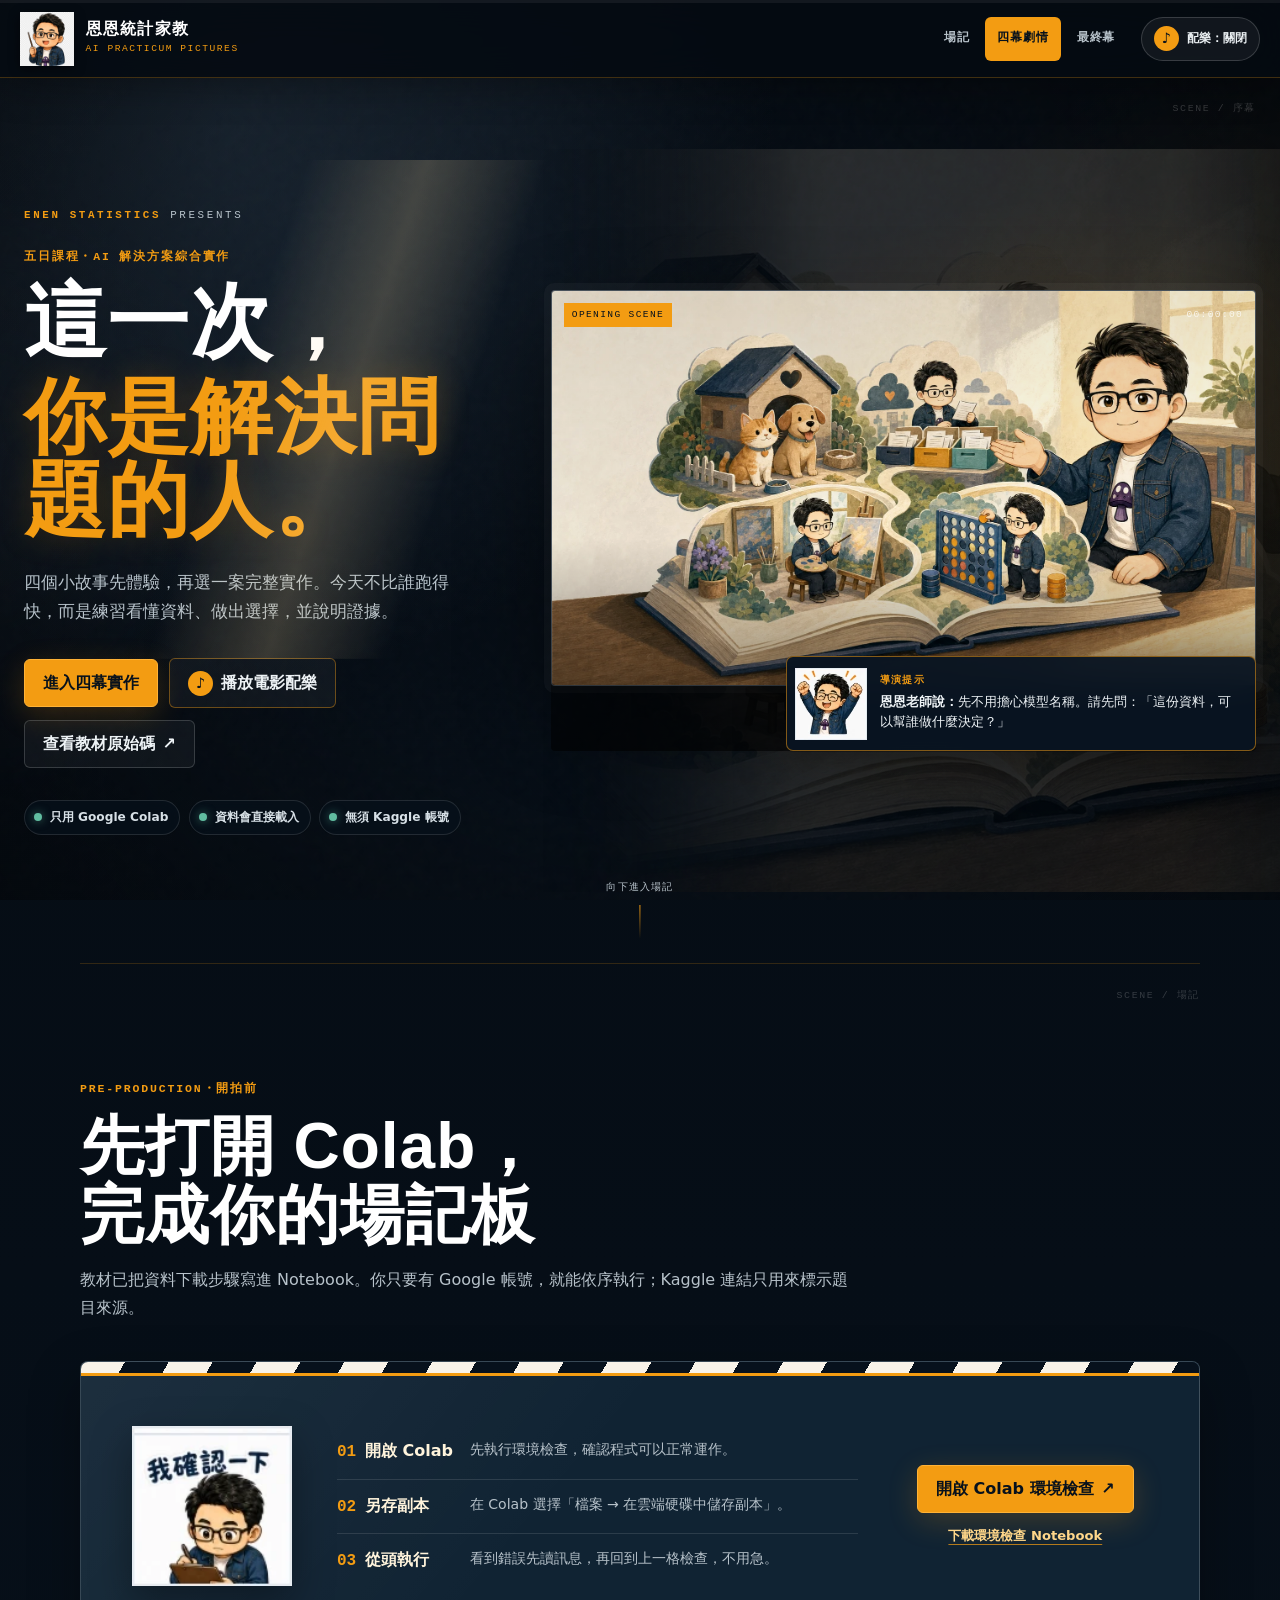
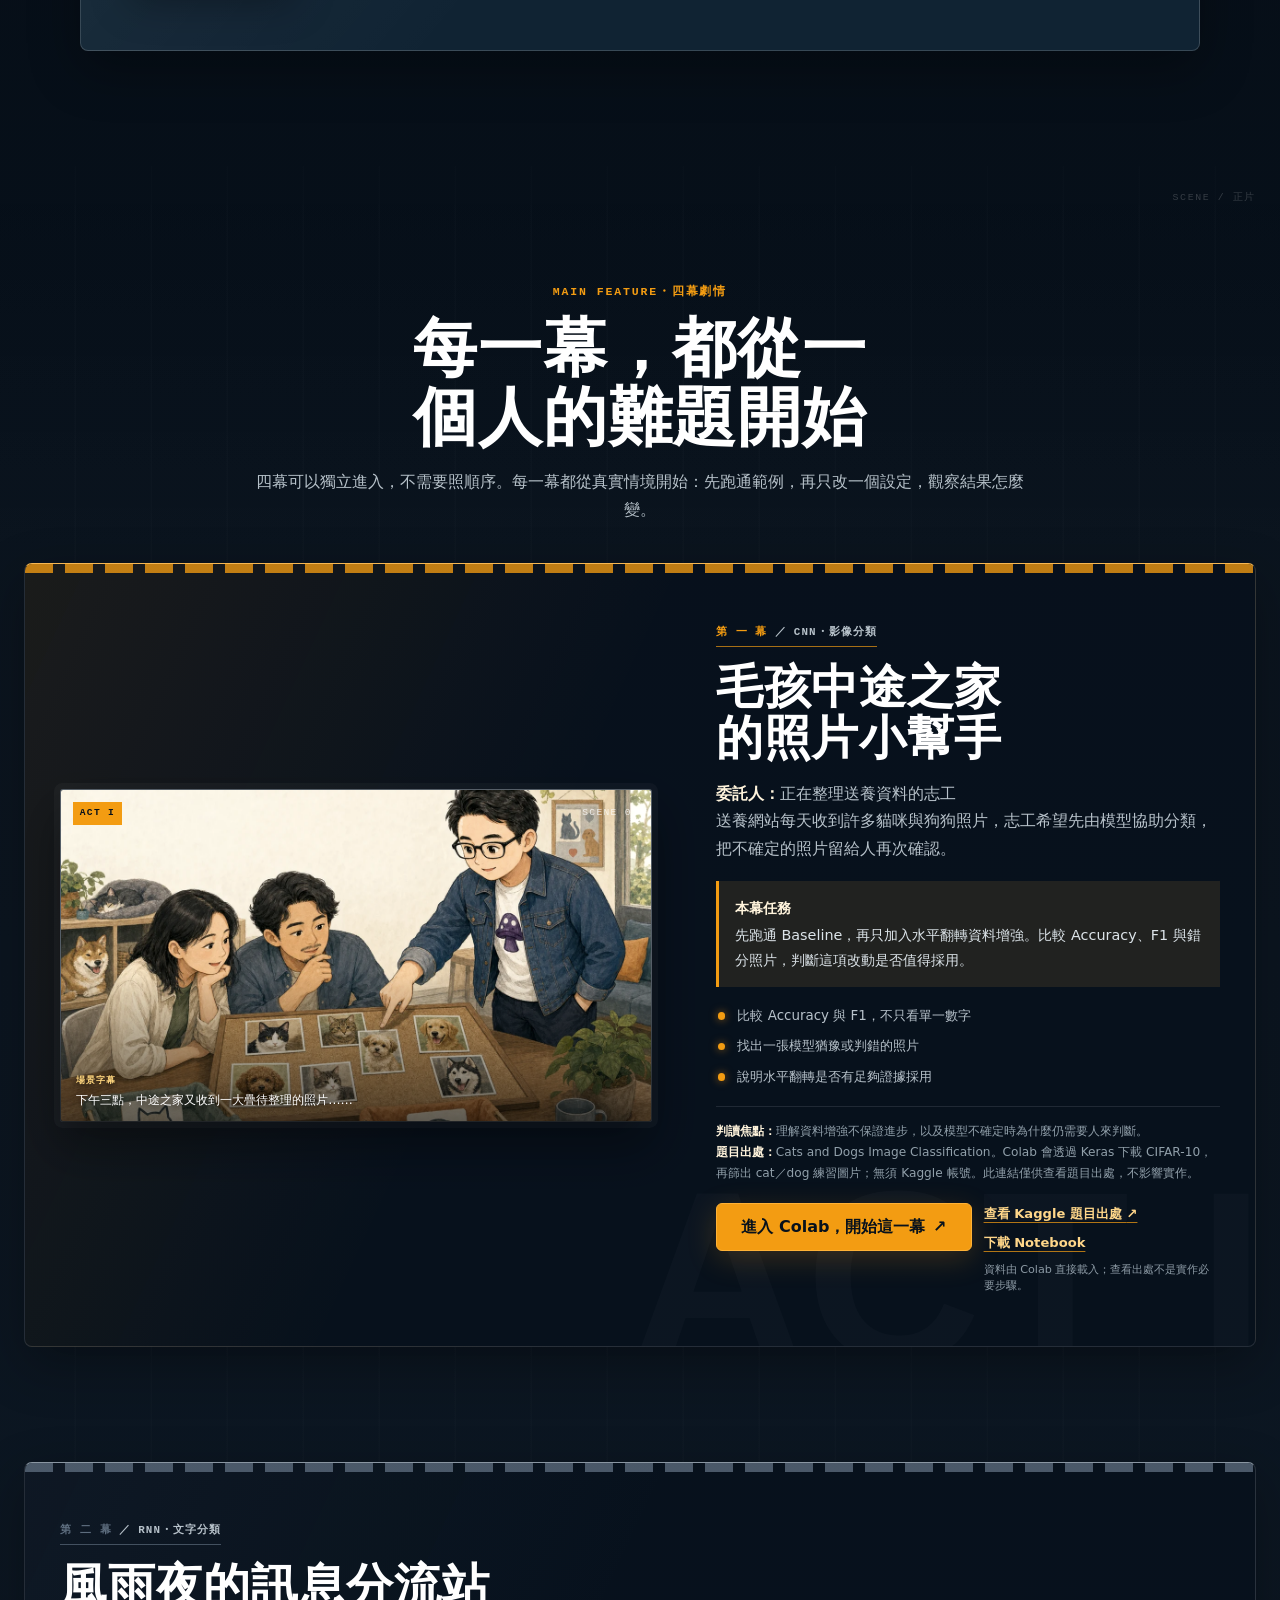
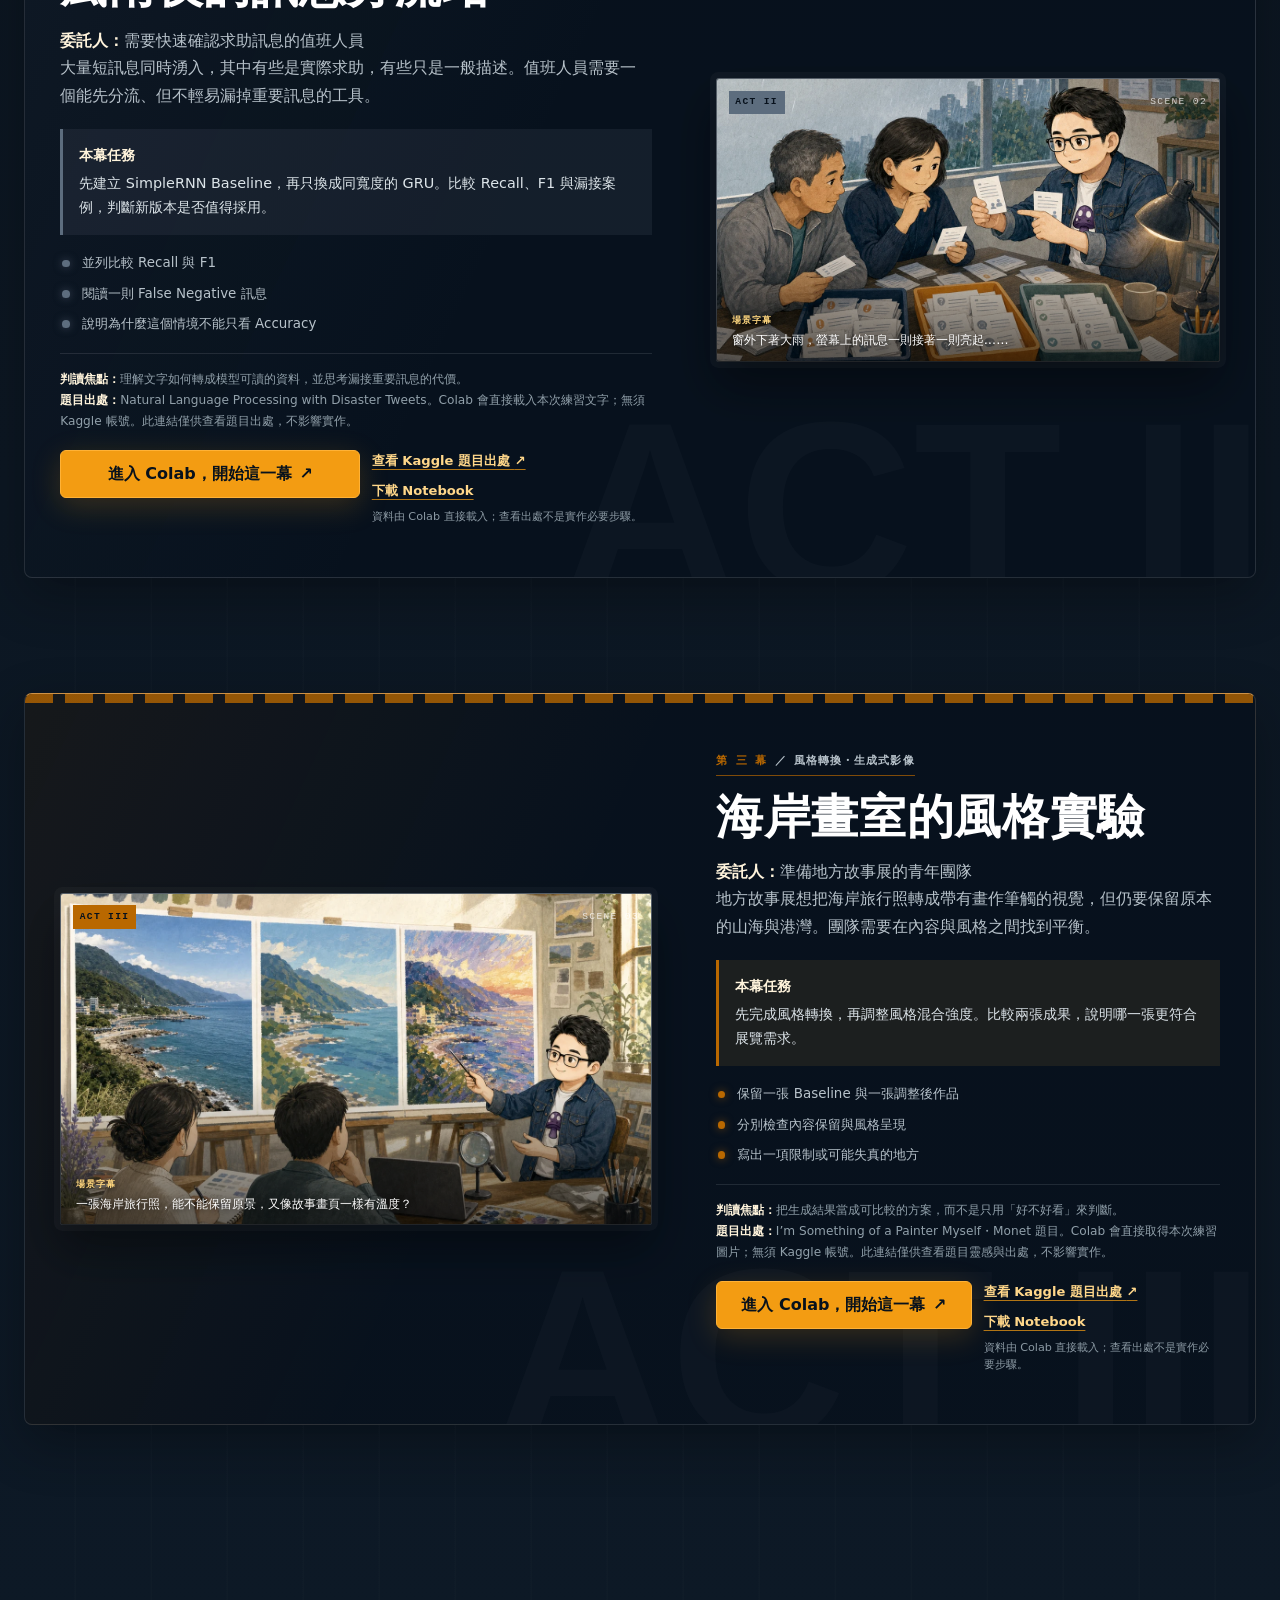
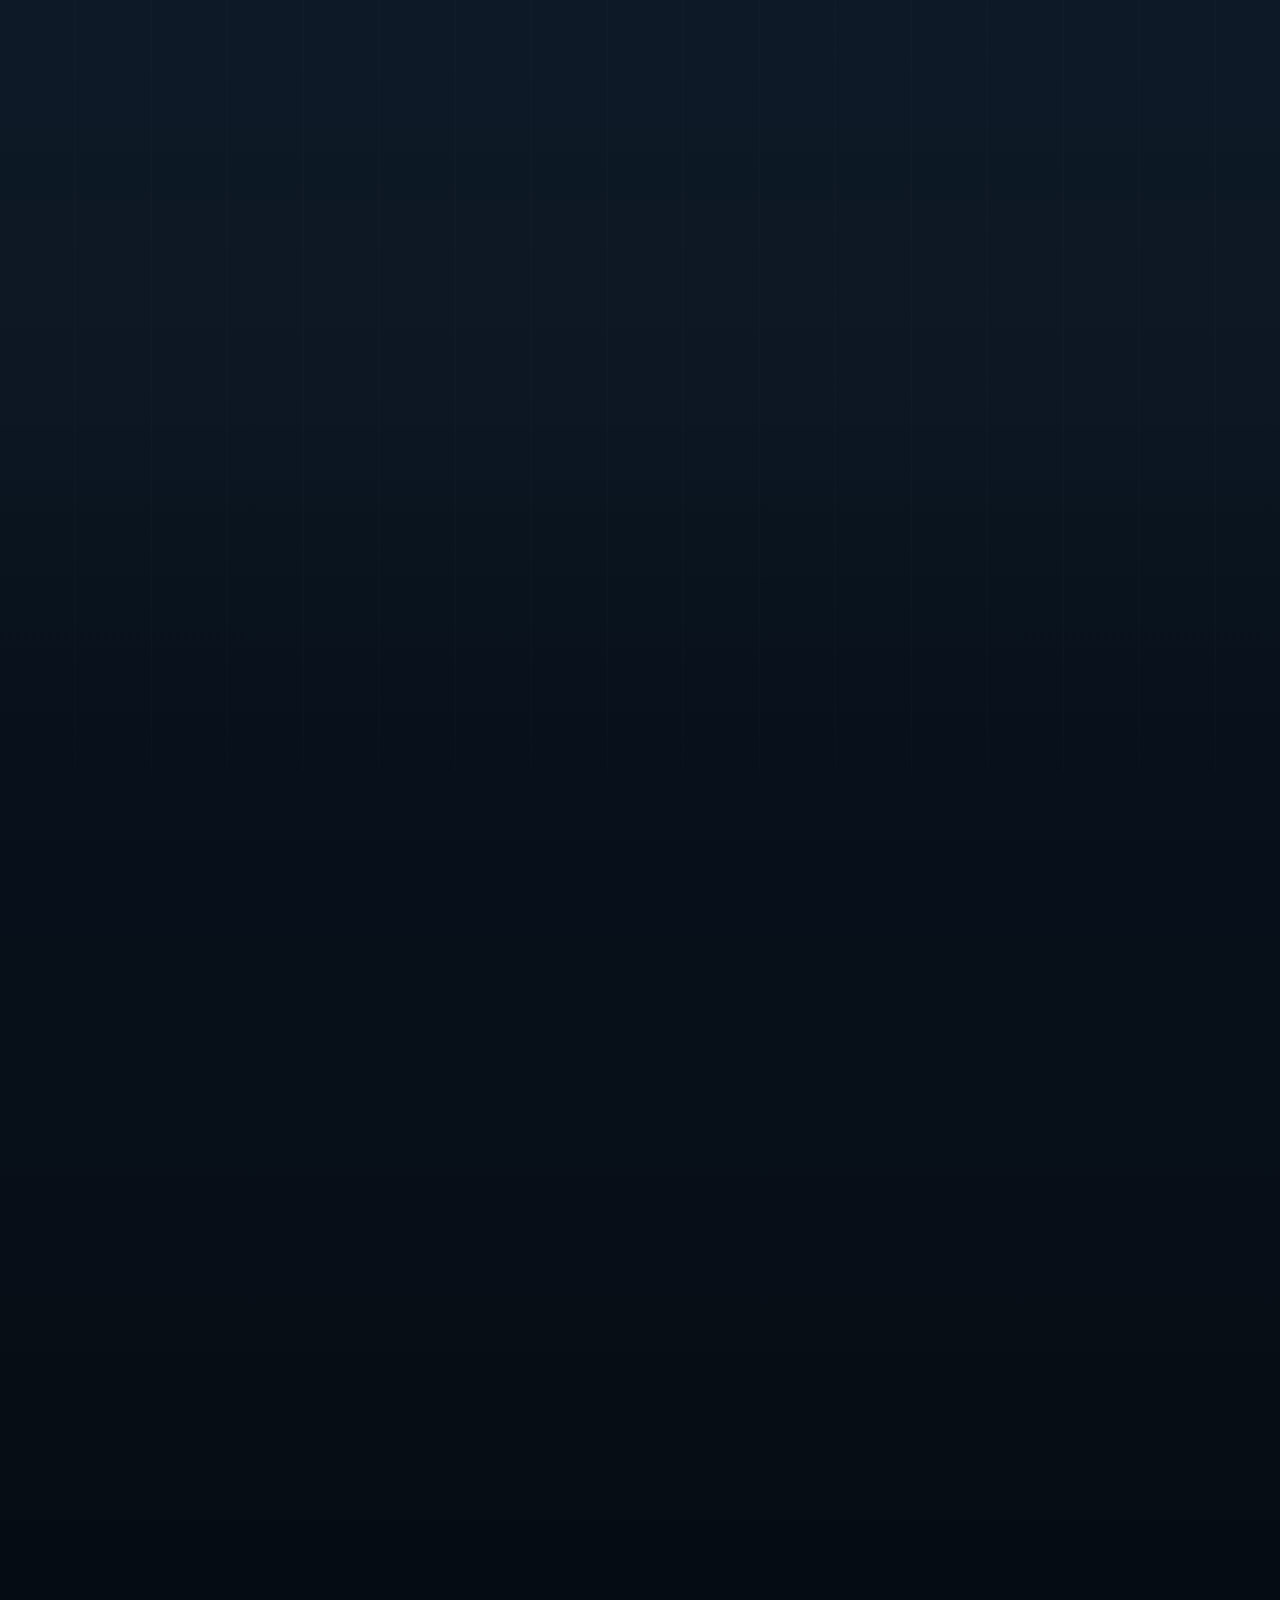
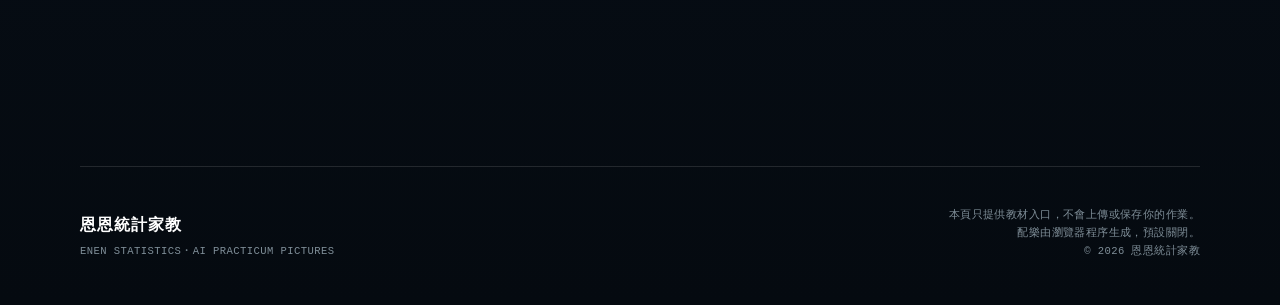
==== commit a0186dde: "feat: restyle practicum as cinematic experience" ====
--- a/docs/index.html
+++ b/docs/index.html
@@ -3,56 +3,80 @@
 <head>
   <meta charset="utf-8">
   <meta name="viewport" content="width=device-width, initial-scale=1">
-  <meta name="theme-color" content="#2C3E50">
+  <meta name="theme-color" content="#07111C">
   <meta name="description" content="恩恩統計家教五日課程的 AI 解決方案綜合實作入口。四個故事情境，全程在 Google Colab 完成，不需要 Kaggle 帳號。">
   <title>五日課程・AI 解決方案綜合實作｜恩恩統計家教</title>
   <link rel="icon" href="data:image/svg+xml,%3Csvg xmlns='http://www.w3.org/2000/svg' viewBox='0 0 64 64'%3E%3Crect width='64' height='64' rx='18' fill='%232C3E50'/%3E%3Ccircle cx='32' cy='31' r='19' fill='%23F39C12'/%3E%3Cpath d='M21 34c4 6 18 6 22 0' fill='none' stroke='%232C3E50' stroke-width='4' stroke-linecap='round'/%3E%3Ccircle cx='25' cy='27' r='2.5' fill='%232C3E50'/%3E%3Ccircle cx='39' cy='27' r='2.5' fill='%232C3E50'/%3E%3C/svg%3E">
   <link rel="stylesheet" href="assets/styles.css">
   <script defer src="assets/course-manifest.js"></script>
   <script defer src="assets/app.js"></script>
+  <script defer src="assets/cinematic-audio.js"></script>
 </head>
-<body>
+<body class="cinematic-site" data-sound="off">
   <a class="skip-link" href="#main-content">跳到主要內容</a>
+  <div class="cinema-atmosphere" aria-hidden="true">
+    <span class="light-orb light-orb--one"></span>
+    <span class="light-orb light-orb--two"></span>
+    <span class="film-grain"></span>
+    <span class="cinema-vignette"></span>
+  </div>
+  <div class="film-progress" aria-hidden="true"><span id="film-progress-bar"></span></div>
   <header class="site-header" id="top">
     <a class="brand" href="#top" aria-label="恩恩統計家教，回到頁首">
       <img src="assets/brand/enen-teacher.webp" alt="" width="54" height="54">
-      <span><strong>恩恩統計家教</strong><small>先看數據，再做決定</small></span>
+      <span><strong>恩恩統計家教</strong><small>AI PRACTICUM PICTURES</small></span>
     </a>
-    <nav class="main-nav" aria-label="主要導覽">
-      <a href="#ready">開始前</a><a href="#story-path">四個故事</a><a href="#final-choice">完整實作</a>
-    </nav>
+    <div class="header-controls">
+      <nav class="main-nav" aria-label="主要導覽">
+        <a href="#ready">場記</a><a href="#story-path">四幕劇情</a><a href="#final-choice">最終幕</a>
+      </nav>
+      <button class="sound-toggle" id="sound-toggle" type="button" data-sound-toggle aria-pressed="false" aria-describedby="music-help">
+        <span class="sound-icon" aria-hidden="true">♪</span>
+        <span class="sound-label">配樂：關閉</span>
+      </button>
+    </div>
+    <span class="visually-hidden" id="music-help">電影氛圍配樂由瀏覽器即時產生，預設關閉；按下按鈕後才會播放。</span>
+    <span class="visually-hidden" id="sound-status" role="status" aria-live="polite"></span>
   </header>
 
   <main id="main-content">
-    <section class="hero" aria-labelledby="page-title">
-      <div class="hero-copy">
-        <p class="eyebrow">五日課程・綜合實作</p>
-        <h1 id="page-title">把模型放進故事裡，<br><em>親手解決一個問題。</em></h1>
+    <section class="hero scene scene--opening" aria-labelledby="page-title" data-scene="序幕">
+      <div class="hero-backdrop" aria-hidden="true"></div>
+      <div class="hero-copy reveal">
+        <p class="studio-mark"><span>ENEN STATISTICS</span> PRESENTS</p>
+        <p class="eyebrow">五日課程・AI 解決方案綜合實作</p>
+        <h1 id="page-title">這一次，<br><em>你是解決問題的人。</em></h1>
         <p class="hero-lede" id="course-subtitle">四個小故事先體驗，再選一案完整實作。今天不比誰跑得快，而是練習看懂資料、做出選擇，並說明證據。</p>
         <div class="hero-actions">
-          <a class="button button--primary" href="#story-path">翻開故事地圖</a>
+          <a class="button button--primary" href="#story-path">進入四幕實作</a>
+          <button class="button button--sound" type="button" data-sound-toggle aria-pressed="false" aria-describedby="music-help">
+            <span class="sound-icon" aria-hidden="true">♪</span><span class="sound-label">播放電影配樂</span>
+          </button>
           <a class="button button--quiet" id="repo-link" href="https://github.com/johnnychao/python-machine-learning-2026-student" target="_blank" rel="noopener noreferrer">查看教材原始碼 <span aria-hidden="true">↗</span></a>
         </div>
         <div class="promise" aria-label="實作環境說明">
           <span>只用 Google Colab</span><span>資料會直接載入</span><span>無須 Kaggle 帳號</span>
         </div>
       </div>
-      <figure class="hero-visual">
+      <figure class="hero-visual reveal">
+        <div class="frame-label" aria-hidden="true"><span>OPENING SCENE</span><span>00:00:00</span></div>
         <img src="assets/illustrations/cover-ai-story-lab.webp" alt="恩恩老師帶著學生走進四個 AI 任務世界的故事書插圖" width="1200" height="900">
         <figcaption>
           <img src="assets/brand/teacher-cheer.webp" alt="" width="88" height="88">
-          <p><strong>恩恩老師說：</strong>先不用擔心模型名稱。請先問：「這份資料，可以幫誰做什麼決定？」</p>
+          <p><span>導演提示</span><strong>恩恩老師說：</strong>先不用擔心模型名稱。請先問：「這份資料，可以幫誰做什麼決定？」</p>
         </figcaption>
       </figure>
+      <a class="scroll-cue" href="#ready"><span>向下進入場記</span><i aria-hidden="true"></i></a>
     </section>
 
-    <section class="ready-section" id="ready" aria-labelledby="ready-title">
+    <section class="ready-section scene reveal" id="ready" aria-labelledby="ready-title" data-scene="場記">
       <div class="section-heading">
-        <p class="eyebrow">開始前的小書籤</p>
-        <h2 id="ready-title">準備好 Colab，就可以出發</h2>
+        <p class="eyebrow">PRE-PRODUCTION・開拍前</p>
+        <h2 id="ready-title">先打開 Colab，完成你的場記板</h2>
         <p>教材已把資料下載步驟寫進 Notebook。你只要有 Google 帳號，就能依序執行；Kaggle 連結只用來標示題目來源。</p>
       </div>
       <div class="ready-card">
+        <div class="clapper-stripe" aria-hidden="true"></div>
         <img src="assets/brand/teacher-check.webp" alt="恩恩老師拿著檢查表" width="190" height="190">
         <ol>
           <li><strong>開啟 Colab</strong><span>先執行環境檢查，確認程式可以正常運作。</span></li>
@@ -66,37 +90,37 @@
       </div>
     </section>
 
-    <section class="story-section" id="story-path" aria-labelledby="story-title">
-      <div class="section-heading section-heading--center">
-        <p class="eyebrow">四個故事・四種 AI 思考</p>
-        <h2 id="story-title">今天，你想先幫誰解決問題？</h2>
-        <p>每個故事都從一個真實情境開始。先跑通範例，再只改一個設定，觀察結果怎麼變。</p>
+    <section class="story-section scene" id="story-path" aria-labelledby="story-title" data-scene="正片">
+      <div class="section-heading section-heading--center reveal">
+        <p class="eyebrow">MAIN FEATURE・四幕劇情</p>
+        <h2 id="story-title">每一幕，都從一個人的難題開始</h2>
+        <p>四幕可以獨立進入，不需要照順序。每一幕都從真實情境開始：先跑通範例，再只改一個設定，觀察結果怎麼變。</p>
       </div>
       <div class="story-list" id="story-list"></div>
     </section>
 
-    <section class="final-section" id="final-choice" aria-labelledby="final-title">
+    <section class="final-section scene scene--finale reveal" id="final-choice" aria-labelledby="final-title" data-scene="最終幕">
       <div class="final-art" aria-hidden="true"><img src="assets/brand/teacher-magnify.webp" alt="" width="260" height="260"></div>
       <div>
-        <p class="eyebrow">故事的最後一章</p>
-        <h2 id="final-title">選一案，完成你的解決方案</h2>
+        <p class="eyebrow">FINAL ACT・收束證據</p>
+        <h2 id="final-title">選一幕，把結局做完整</h2>
         <p>四個故事走過一輪後，選擇最想深入的一案。保留原本的 Baseline，只改一個變因，比較前後結果，再用一張圖和一句話說明你的判斷。</p>
         <ul class="evidence-ribbon" aria-label="完整實作的四項證據">
           <li><span>1</span>問題與使用者</li><li><span>2</span>Baseline 結果</li><li><span>3</span>只改一個變因</li><li><span>4</span>證據與限制</li>
         </ul>
-        <a class="button button--primary" href="#story-path">回到四個故事，選一案開始</a>
+        <a class="button button--primary" href="#story-path">回看四幕，選擇主線</a>
       </div>
     </section>
 
-    <aside class="teacher-note" aria-label="恩恩老師提醒">
+    <aside class="teacher-note reveal" aria-label="恩恩老師提醒">
       <img src="assets/brand/enen-teacher.webp" alt="恩恩老師" width="120" height="120">
-      <p><strong>卡住也算是實驗的一部分。</strong>把錯誤訊息、你改過的設定和結果留下來，這些都是很有用的證據。</p>
+      <p><span>POST-CREDITS SCENE・片尾彩蛋</span><strong>卡住也算是實驗的一部分。</strong>把錯誤訊息、你改過的設定和結果留下來，這些都是很有用的證據。</p>
     </aside>
   </main>
 
   <footer class="site-footer">
-    <div><strong>恩恩統計家教</strong><p>五日課程・AI 解決方案綜合實作</p></div>
-    <p>本頁只提供教材入口，不會上傳或保存你的作業。<br>© <span id="current-year">2026</span> 恩恩統計家教</p>
+    <div><strong>恩恩統計家教</strong><p>ENEN STATISTICS・AI PRACTICUM PICTURES</p></div>
+    <p>本頁只提供教材入口，不會上傳或保存你的作業。<br>配樂由瀏覽器程序生成，預設關閉。<br>© <span id="current-year">2026</span> 恩恩統計家教</p>
   </footer>
   <noscript><div class="noscript-note">這個教材入口需要 JavaScript 才能顯示四個故事。請啟用 JavaScript 後重新整理，或直接從 GitHub 開啟 Notebook。</div></noscript>
 </body>
--- a/docs/assets/styles.css
+++ b/docs/assets/styles.css
@@ -4,20 +4,28 @@
   --orange: #f39c12;
   --orange-deep: #b96800;
   --mist: #eaedef;
-  --cream: #fffaf0;
-  --paper: #fffdf8;
-  --ink: #263746;
-  --muted: #64727f;
-  --line: rgba(44, 62, 80, 0.18);
+  --night: #07111c;
+  --night-soft: #0d1b29;
+  --night-panel: #102333;
+  --cream: #fff4dc;
+  --paper: #f8f3e9;
   --white: #fff;
-  --green: #24715d;
-  --shadow-soft: 0 16px 48px rgba(44, 62, 80, 0.11);
-  --shadow-card: 0 10px 28px rgba(44, 62, 80, 0.1);
-  --radius-lg: 32px;
-  --radius-md: 22px;
-  --page: min(1180px, calc(100% - 2.5rem));
-  --font-body: "Noto Sans TC", "Microsoft JhengHei UI", "Microsoft JhengHei", sans-serif;
-  --font-story: "Iansui", "DFKai-SB", "BiauKai", "Noto Serif TC", serif;
+  --text: #edf2f5;
+  --text-soft: #b7c2ca;
+  --line: rgba(234, 237, 239, 0.18);
+  --line-strong: rgba(243, 156, 18, 0.58);
+  --green: #61bda0;
+  --red: #d86f5b;
+  --shadow-stage: 0 36px 90px rgba(0, 0, 0, 0.42);
+  --shadow-card: 0 18px 52px rgba(0, 0, 0, 0.32);
+  --page: min(1120px, calc(100% - 3rem));
+  --wide: min(1320px, calc(100% - 3rem));
+  --radius: 18px;
+  --font-body: "Noto Sans TC", "Microsoft JhengHei UI", "Microsoft JhengHei", system-ui, sans-serif;
+  --font-display: "Bahnschrift SemiCondensed", "Noto Sans TC", "Microsoft JhengHei", sans-serif;
+  --font-mono: "Cascadia Mono", "Consolas", monospace;
+  --ease-out: cubic-bezier(0.23, 1, 0.32, 1);
+  --ease-in-out: cubic-bezier(0.77, 0, 0.175, 1);
 }
 
 * {
@@ -25,29 +33,29 @@
 }
 
 html {
+  color-scheme: dark;
   scroll-behavior: smooth;
-  scroll-padding-top: 6rem;
+  scroll-padding-top: 6.5rem;
 }
 
 body {
+  min-width: 320px;
   margin: 0;
-  color: var(--ink);
+  color: var(--text);
   background:
-    radial-gradient(circle at 7% 9%, rgba(243, 156, 18, 0.11) 0 2px, transparent 3px),
-    radial-gradient(circle at 89% 19%, rgba(44, 62, 80, 0.07) 0 2px, transparent 3px),
-    linear-gradient(180deg, #fffdf7 0%, var(--mist) 42%, #f8f5ed 100%);
-  background-size: 37px 37px, 49px 49px, auto;
+    radial-gradient(circle at 18% 2%, rgba(44, 62, 80, 0.52), transparent 34rem),
+    linear-gradient(180deg, #050b12 0%, var(--night) 38%, #091522 72%, #050a10 100%);
   font-family: var(--font-body);
-  line-height: 1.7;
-}
-
-body::before {
-  position: fixed;
-  inset: 0;
-  z-index: -1;
-  background-image: repeating-linear-gradient(0deg, transparent 0 5px, rgba(44, 62, 80, 0.015) 6px);
-  pointer-events: none;
-  content: "";
+  line-height: 1.72;
+  overflow-x: clip;
+}
+
+body,
+button,
+input,
+select,
+textarea {
+  font-family: var(--font-body);
 }
 
 img {
@@ -59,52 +67,142 @@
   color: inherit;
 }
 
+button {
+  font: inherit;
+}
+
 :focus-visible {
   outline: 3px solid var(--orange);
   outline-offset: 4px;
 }
 
 ::selection {
-  color: var(--white);
-  background: var(--navy);
+  color: var(--night);
+  background: var(--orange);
+}
+
+.visually-hidden {
+  position: absolute !important;
+  width: 1px;
+  height: 1px;
+  padding: 0;
+  margin: -1px;
+  overflow: hidden;
+  clip-path: inset(50%);
+  white-space: nowrap;
+  border: 0;
 }
 
 .skip-link {
   position: fixed;
-  top: 0.75rem;
-  left: 0.75rem;
-  z-index: 100;
-  padding: 0.7rem 1rem;
-  color: var(--white);
-  background: var(--navy);
-  border-radius: 10px;
-  transform: translateY(-160%);
-  transition: transform 180ms ease;
+  top: 0.8rem;
+  left: 0.8rem;
+  z-index: 120;
+  padding: 0.72rem 1rem;
+  color: var(--night);
+  background: var(--orange);
+  border-radius: 6px;
+  font-weight: 850;
+  text-decoration: none;
+  transform: translateY(-180%);
+  transition: transform 180ms var(--ease-out);
 }
 
 .skip-link:focus {
   transform: translateY(0);
+}
+
+.cinema-atmosphere {
+  position: fixed;
+  inset: 0;
+  z-index: 0;
+  overflow: hidden;
+  pointer-events: none;
+}
+
+.light-orb {
+  position: absolute;
+  display: block;
+  width: 42rem;
+  height: 42rem;
+  background: radial-gradient(circle, rgba(243, 156, 18, 0.11), transparent 68%);
+  border-radius: 50%;
+  filter: blur(22px);
+  opacity: 0.68;
+}
+
+.light-orb--one {
+  top: 3%;
+  right: -18rem;
+}
+
+.light-orb--two {
+  bottom: 8%;
+  left: -23rem;
+  background: radial-gradient(circle, rgba(93, 109, 126, 0.14), transparent 68%);
+}
+
+.film-grain {
+  position: absolute;
+  inset: -25%;
+  background-image: url("data:image/svg+xml,%3Csvg viewBox='0 0 160 160' xmlns='http://www.w3.org/2000/svg'%3E%3Cfilter id='n'%3E%3CfeTurbulence type='fractalNoise' baseFrequency='.88' numOctaves='3' stitchTiles='stitch'/%3E%3C/filter%3E%3Crect width='100%25' height='100%25' filter='url(%23n)' opacity='.32'/%3E%3C/svg%3E");
+  opacity: 0.055;
+  mix-blend-mode: screen;
+}
+
+.cinema-vignette {
+  position: absolute;
+  inset: 0;
+  background: radial-gradient(circle at center, transparent 45%, rgba(0, 0, 0, 0.5) 115%);
+}
+
+.film-progress {
+  position: fixed;
+  top: 0;
+  right: 0;
+  left: 0;
+  z-index: 110;
+  height: 3px;
+  background: rgba(255, 255, 255, 0.06);
+  pointer-events: none;
+}
+
+.film-progress span {
+  display: block;
+  width: 100%;
+  height: 100%;
+  background: linear-gradient(90deg, var(--orange-deep), var(--orange), #ffd888);
+  box-shadow: 0 0 14px rgba(243, 156, 18, 0.56);
+  transform: scaleX(0);
+  transform-origin: left center;
+}
+
+.site-header,
+main,
+.site-footer,
+.noscript-note {
+  position: relative;
+  z-index: 2;
 }
 
 .site-header {
   position: sticky;
   top: 0;
-  z-index: 30;
+  z-index: 100;
   display: flex;
+  min-height: 78px;
+  padding: 0.58rem max(1.25rem, calc((100vw - 1320px) / 2));
   align-items: center;
   justify-content: space-between;
-  min-height: 78px;
-  padding: 0.55rem max(1.25rem, calc((100vw - 1180px) / 2));
-  color: var(--white);
-  background: rgba(44, 62, 80, 0.96);
-  border-bottom: 4px solid var(--orange);
-  box-shadow: 0 8px 24px rgba(44, 62, 80, 0.16);
-  backdrop-filter: blur(12px);
+  background: rgba(5, 11, 18, 0.88);
+  border-bottom: 1px solid rgba(243, 156, 18, 0.25);
+  box-shadow: 0 10px 35px rgba(0, 0, 0, 0.28);
+  backdrop-filter: blur(18px) saturate(130%);
 }
 
 .brand {
   display: inline-flex;
-  gap: 0.7rem;
+  gap: 0.72rem;
   align-items: center;
   text-decoration: none;
 }
@@ -113,7 +211,7 @@
   width: 54px;
   height: 54px;
   object-fit: contain;
-  filter: drop-shadow(0 3px 4px rgba(0, 0, 0, 0.16));
+  filter: drop-shadow(0 3px 6px rgba(0, 0, 0, 0.45));
 }
 
 .brand strong,
@@ -122,37 +220,102 @@
 }
 
 .brand strong {
-  font-size: 1.02rem;
-  line-height: 1.25;
-  letter-spacing: 0.05em;
+  color: var(--white);
+  font-family: var(--font-display);
+  font-size: 1rem;
+  font-weight: 800;
+  letter-spacing: 0.08em;
+  line-height: 1.2;
 }
 
 .brand small {
-  margin-top: 0.12rem;
-  color: #e8edf1;
-  font-size: 0.72rem;
-  letter-spacing: 0.06em;
+  margin-top: 0.18rem;
+  color: var(--orange);
+  font-family: var(--font-mono);
+  font-size: 0.6rem;
+  letter-spacing: 0.16em;
+}
+
+.header-controls,
+.main-nav,
+.hero-actions,
+.ready-actions,
+.story-actions {
+  display: flex;
+  align-items: center;
+}
+
+.header-controls {
+  gap: 0.8rem;
 }
 
 .main-nav {
-  display: flex;
-  gap: 0.35rem;
-  align-items: center;
+  gap: 0.18rem;
 }
 
 .main-nav a {
   min-height: 44px;
-  padding: 0.58rem 0.85rem;
-  border-radius: 999px;
-  font-size: 0.88rem;
-  font-weight: 700;
+  padding: 0.58rem 0.78rem;
+  color: var(--text-soft);
+  border-radius: 6px;
+  font-size: 0.78rem;
+  font-weight: 760;
+  letter-spacing: 0.07em;
   text-decoration: none;
   transition: color 160ms ease, background-color 160ms ease;
 }
 
 .main-nav a[aria-current="true"] {
-  color: var(--navy);
+  color: var(--night);
   background: var(--orange);
+}
+
+.sound-toggle,
+.button--sound {
+  appearance: none;
+  cursor: pointer;
+}
+
+.sound-toggle {
+  display: inline-flex;
+  min-height: 44px;
+  padding: 0.52rem 0.78rem;
+  gap: 0.48rem;
+  align-items: center;
+  color: var(--text);
+  background: rgba(255, 255, 255, 0.055);
+  border: 1px solid var(--line);
+  border-radius: 999px;
+  font-size: 0.74rem;
+  font-weight: 750;
+  transition: color 180ms ease, background-color 180ms ease, border-color 180ms ease, transform 120ms ease;
+}
+
+.sound-toggle[aria-pressed="true"],
+.button--sound[aria-pressed="true"] {
+  color: #ffe1a3;
+  background: rgba(243, 156, 18, 0.12);
+  border-color: rgba(243, 156, 18, 0.72);
+}
+
+.sound-toggle:disabled,
+.button--sound:disabled {
+  cursor: not-allowed;
+  opacity: 0.52;
+}
+
+.sound-icon {
+  display: inline-grid;
+  width: 1.55rem;
+  height: 1.55rem;
+  color: var(--night);
+  background: var(--orange);
+  border-radius: 50%;
+  place-items: center;
+  font-family: var(--font-body);
+  font-size: 0.9rem;
+  font-weight: 900;
+  line-height: 1;
 }
 
 main {
@@ -172,78 +335,102 @@
 .hero {
   position: relative;
   display: grid;
-  grid-template-columns: minmax(0, 0.92fr) minmax(440px, 1.08fr);
-  gap: clamp(2rem, 5vw, 5rem);
+  width: var(--wide);
+  min-height: calc(100svh - 78px);
+  padding-block: clamp(5.5rem, 10vw, 9rem);
+  grid-template-columns: minmax(0, 0.78fr) minmax(470px, 1.22fr);
+  gap: clamp(2.5rem, 6vw, 6.5rem);
   align-items: center;
-  min-height: 720px;
-  padding-block: clamp(4rem, 8vw, 7rem);
-}
-
-.hero::after {
-  position: absolute;
-  right: -7rem;
-  bottom: 1.5rem;
+}
+
+.hero::before {
+  position: absolute;
+  top: 11%;
+  right: -18%;
   z-index: -1;
-  width: 220px;
-  height: 110px;
-  background: repeating-linear-gradient(-45deg, rgba(243, 156, 18, 0.18) 0 12px, transparent 12px 24px);
-  border-radius: 50%;
-  transform: rotate(-7deg);
+  width: 74%;
+  height: 74%;
+  background: radial-gradient(ellipse, rgba(243, 156, 18, 0.13), transparent 65%);
   content: "";
+  transform: rotate(-11deg);
+}
+
+.hero-backdrop {
+  position: absolute;
+  top: 8%;
+  right: -10vw;
+  bottom: 8%;
+  left: 42%;
+  z-index: -2;
+  background:
+    linear-gradient(90deg, var(--night) 0%, transparent 34%),
+    url("illustrations/cover-ai-story-lab.webp") center / cover no-repeat;
+  filter: saturate(0.58) brightness(0.42);
+  opacity: 0.38;
+  mask-image: linear-gradient(90deg, transparent, #000 30%, #000 75%, transparent);
+}
+
+.studio-mark {
+  margin: 0 0 1.4rem;
+  color: var(--text-soft);
+  font-family: var(--font-mono);
+  font-size: 0.68rem;
+  letter-spacing: 0.24em;
+}
+
+.studio-mark span {
+  color: var(--orange);
+  font-weight: 800;
 }
 
 .eyebrow {
-  margin: 0 0 0.75rem;
-  color: var(--orange-deep);
-  font-size: 0.78rem;
-  font-weight: 850;
+  margin: 0 0 0.8rem;
+  color: var(--orange);
+  font-family: var(--font-mono);
+  font-size: 0.72rem;
+  font-weight: 800;
   letter-spacing: 0.16em;
+  text-transform: uppercase;
 }
 
 .hero h1,
 .section-heading h2,
-.final-section h2 {
-  color: var(--navy);
-  font-family: var(--font-story);
+.final-section h2,
+.story-copy h3 {
+  margin: 0;
+  font-family: var(--font-display);
+  font-weight: 850;
   letter-spacing: 0.015em;
 }
 
 .hero h1 {
-  margin: 0;
-  font-size: clamp(3rem, 5.7vw, 5.3rem);
-  line-height: 1.14;
+  max-width: 12ch;
+  color: var(--white);
+  font-size: clamp(3.2rem, 6.4vw, 6.4rem);
+  line-height: 1.02;
+  text-wrap: balance;
 }
 
 .hero h1 em {
-  position: relative;
-  color: var(--orange-deep);
+  display: inline-block;
+  margin-top: 0.14em;
+  color: var(--orange);
   font-style: normal;
-}
-
-.hero h1 em::after {
-  position: absolute;
-  right: 1%;
-  bottom: -0.16em;
-  left: 1%;
-  height: 8px;
-  background: url("data:image/svg+xml,%3Csvg xmlns='http://www.w3.org/2000/svg' width='300' height='10' viewBox='0 0 300 10'%3E%3Cpath d='M2 7C63 1 119 10 181 5s90-1 117-2' fill='none' stroke='%23F39C12' stroke-width='5' stroke-linecap='round'/%3E%3C/svg%3E") center / 100% 100% no-repeat;
-  content: "";
+  text-shadow: 0 0 34px rgba(243, 156, 18, 0.2);
 }
 
 .hero-lede {
-  max-width: 36rem;
-  margin: 1.8rem 0 0;
-  color: var(--slate);
-  font-size: 1.08rem;
+  max-width: 39rem;
+  margin: 1.7rem 0 0;
+  color: var(--text-soft);
+  font-size: 1.04rem;
 }
 
 .hero-actions,
 .ready-actions,
 .story-actions {
-  display: flex;
   flex-wrap: wrap;
-  gap: 0.75rem;
-  align-items: center;
+  gap: 0.72rem;
 }
 
 .hero-actions {
@@ -253,138 +440,224 @@
 .button {
   display: inline-flex;
   min-height: 48px;
-  padding: 0.72rem 1.15rem;
+  padding: 0.72rem 1.12rem;
+  gap: 0.48rem;
   align-items: center;
   justify-content: center;
-  border: 2px solid transparent;
-  border-radius: 14px;
-  font-weight: 800;
+  color: var(--text);
+  background: transparent;
+  border: 1px solid transparent;
+  border-radius: 6px;
+  font-weight: 820;
   line-height: 1.35;
   text-align: center;
   text-decoration: none;
-  transition: transform 160ms ease, box-shadow 160ms ease, background-color 160ms ease, border-color 160ms ease;
+  transition: transform 140ms var(--ease-out), color 180ms ease, background-color 180ms ease, border-color 180ms ease, box-shadow 180ms ease;
 }
 
 .button--primary {
-  color: #1d2e3e;
+  color: var(--night);
   background: var(--orange);
-  border-color: #d98000;
-  box-shadow: 0 7px 0 #b96800;
-}
-
+  border-color: #ffb236;
+  box-shadow: 0 8px 30px rgba(243, 156, 18, 0.2);
+}
+
+.button--sound,
 .button--quiet {
-  color: var(--navy);
-  background: rgba(255, 255, 255, 0.72);
+  color: var(--text);
+  background: rgba(255, 255, 255, 0.045);
   border-color: var(--line);
+}
+
+.button--sound {
+  border-color: rgba(243, 156, 18, 0.4);
 }
 
 .promise {
   display: flex;
+  margin-top: 2rem;
   flex-wrap: wrap;
-  gap: 0.55rem;
-  margin-top: 2.1rem;
+  gap: 0.52rem;
 }
 
 .promise span {
   position: relative;
-  padding: 0.42rem 0.7rem 0.42rem 1.6rem;
-  color: var(--navy);
-  background: rgba(255, 255, 255, 0.68);
-  border: 1px solid var(--line);
+  padding: 0.4rem 0.68rem 0.4rem 1.55rem;
+  color: #d7e0e6;
+  background: rgba(7, 17, 28, 0.66);
+  border: 1px solid rgba(234, 237, 239, 0.12);
   border-radius: 999px;
-  font-size: 0.79rem;
-  font-weight: 750;
+  font-size: 0.76rem;
+  font-weight: 720;
+  backdrop-filter: blur(10px);
 }
 
 .promise span::before {
   position: absolute;
   top: 50%;
-  left: 0.62rem;
-  width: 0.55rem;
-  height: 0.55rem;
+  left: 0.58rem;
+  width: 0.5rem;
+  height: 0.5rem;
   background: var(--green);
   border-radius: 50%;
+  box-shadow: 0 0 10px rgba(97, 189, 160, 0.6);
+  content: "";
   transform: translateY(-50%);
-  content: "";
 }
 
 .hero-visual {
   position: relative;
   margin: 0;
+  isolation: isolate;
 }
 
 .hero-visual > img {
   width: 100%;
   height: auto;
-  aspect-ratio: 4 / 3;
+  aspect-ratio: 16 / 9;
   object-fit: cover;
-  background: var(--mist);
-  border: 9px solid var(--paper);
-  border-radius: 44% 56% 47% 53% / 55% 42% 58% 45%;
-  box-shadow: 20px 22px 0 rgba(243, 156, 18, 0.28), var(--shadow-soft);
-  transform: rotate(1.2deg);
-}
-
-.hero-visual::before,
+  object-position: center;
+  background: var(--night-soft);
+  border: 1px solid rgba(255, 255, 255, 0.28);
+  border-radius: 4px;
+  box-shadow: 0 0 0 7px rgba(255, 255, 255, 0.035), var(--shadow-stage);
+  filter: contrast(1.04) saturate(0.86);
+}
+
+.hero-visual::before {
+  position: absolute;
+  inset: 0;
+  z-index: 1;
+  background: linear-gradient(180deg, rgba(0, 0, 0, 0.08), transparent 54%, rgba(0, 0, 0, 0.58));
+  border-radius: 4px;
+  content: "";
+  pointer-events: none;
+}
+
 .hero-visual::after {
   position: absolute;
+  top: -28%;
+  bottom: 20%;
+  left: -46%;
   z-index: 2;
-  width: 82px;
-  height: 26px;
-  background: rgba(255, 232, 176, 0.85);
-  box-shadow: 0 2px 7px rgba(44, 62, 80, 0.12);
-  transform: rotate(-31deg);
+  width: 34%;
+  background: linear-gradient(90deg, transparent, rgba(255, 224, 166, 0.2), transparent);
   content: "";
-}
-
-.hero-visual::before {
-  top: 2%;
-  left: 1%;
-}
-
-.hero-visual::after {
-  right: 0;
-  bottom: 23%;
-  transform: rotate(-42deg);
+  pointer-events: none;
+  transform: skewX(-18deg);
+}
+
+.frame-label,
+.story-scene-meta {
+  display: flex;
+  align-items: center;
+  justify-content: space-between;
+  font-family: var(--font-mono);
+  font-size: 0.6rem;
+  letter-spacing: 0.14em;
+}
+
+.frame-label {
+  position: absolute;
+  top: 0.8rem;
+  right: 0.8rem;
+  left: 0.8rem;
+  z-index: 3;
+  color: rgba(255, 255, 255, 0.76);
+}
+
+.frame-label span:first-child {
+  padding: 0.26rem 0.48rem;
+  color: var(--night);
+  background: var(--orange);
 }
 
 .hero-visual figcaption {
   position: relative;
   z-index: 4;
   display: grid;
-  grid-template-columns: 76px 1fr;
-  gap: 0.85rem;
+  width: min(470px, 91%);
+  margin: -1.9rem 0 0 auto;
+  padding: 0.68rem 1rem 0.68rem 0.5rem;
+  grid-template-columns: 72px 1fr;
+  gap: 0.82rem;
   align-items: center;
-  width: min(430px, 88%);
-  margin: -2.5rem 0 0 auto;
-  padding: 0.75rem 1rem 0.75rem 0.5rem;
-  background: var(--paper);
-  border: 2px solid var(--navy);
-  border-radius: 20px;
+  color: var(--text);
+  background: rgba(9, 21, 34, 0.95);
+  border: 1px solid rgba(243, 156, 18, 0.52);
+  border-radius: 7px;
   box-shadow: var(--shadow-card);
-  transform: rotate(-1deg);
+  backdrop-filter: blur(14px);
 }
 
 .hero-visual figcaption img {
-  width: 76px;
-  height: 76px;
+  width: 72px;
+  height: 72px;
   object-fit: contain;
 }
 
 .hero-visual figcaption p {
   margin: 0;
-  font-size: 0.88rem;
+  font-size: 0.82rem;
   line-height: 1.55;
+}
+
+.hero-visual figcaption p > span {
+  display: block;
+  margin-bottom: 0.18rem;
+  color: var(--orange);
+  font-family: var(--font-mono);
+  font-size: 0.6rem;
+  font-weight: 800;
+  letter-spacing: 0.12em;
+}
+
+.scroll-cue {
+  position: absolute;
+  bottom: 1.5rem;
+  left: 50%;
+  display: grid;
+  color: var(--text-soft);
+  place-items: center;
+  font-family: var(--font-mono);
+  font-size: 0.62rem;
+  letter-spacing: 0.12em;
+  text-decoration: none;
+  transform: translateX(-50%);
+}
+
+.scroll-cue i {
+  display: block;
+  width: 1px;
+  height: 34px;
+  margin-top: 0.6rem;
+  background: linear-gradient(var(--orange), transparent);
 }
 
 .ready-section,
 .story-section {
-  padding-block: clamp(4.5rem, 8vw, 7rem);
+  padding-block: clamp(5rem, 9vw, 8.5rem);
+}
+
+.scene {
+  position: relative;
+}
+
+.scene::after {
+  position: absolute;
+  top: 1.4rem;
+  right: 0;
+  color: rgba(255, 255, 255, 0.19);
+  font-family: var(--font-mono);
+  font-size: 0.62rem;
+  letter-spacing: 0.16em;
+  content: "SCENE / " attr(data-scene);
+  pointer-events: none;
 }
 
 .section-heading {
-  max-width: 720px;
-  margin-bottom: 2.4rem;
+  max-width: 780px;
+  margin-bottom: 2.5rem;
 }
 
 .section-heading--center {
@@ -394,137 +667,180 @@
 
 .section-heading h2,
 .final-section h2 {
-  margin: 0;
-  font-size: clamp(2.2rem, 4.3vw, 4rem);
-  line-height: 1.22;
+  color: var(--white);
+  font-size: clamp(2.5rem, 5vw, 4.8rem);
+  line-height: 1.08;
+  text-wrap: balance;
 }
 
 .section-heading > p:last-child,
 .final-section > div > p {
-  margin: 0.9rem 0 0;
-  color: var(--muted);
+  margin: 1rem 0 0;
+  color: var(--text-soft);
+}
+
+.ready-section {
+  border-top: 1px solid rgba(243, 156, 18, 0.19);
 }
 
 .ready-card {
   position: relative;
   display: grid;
-  grid-template-columns: 170px minmax(0, 1fr) auto;
-  gap: clamp(1.2rem, 3vw, 2.4rem);
+  min-height: 290px;
+  padding: clamp(2.2rem, 4vw, 3.2rem);
+  grid-template-columns: 160px minmax(0, 1fr) auto;
+  gap: clamp(1.5rem, 3.5vw, 2.8rem);
   align-items: center;
-  padding: clamp(1.4rem, 3.5vw, 2.6rem);
-  background: var(--paper);
-  border: 2px solid var(--navy);
-  border-radius: var(--radius-lg);
-  box-shadow: 12px 13px 0 var(--navy), var(--shadow-soft);
-}
-
-.ready-card::before {
-  position: absolute;
-  top: -15px;
-  right: 13%;
-  width: 110px;
-  height: 32px;
-  background: rgba(243, 156, 18, 0.58);
-  transform: rotate(2deg);
-  content: "";
+  background:
+    linear-gradient(130deg, rgba(255, 255, 255, 0.055), transparent 44%),
+    var(--night-panel);
+  border: 1px solid rgba(234, 237, 239, 0.18);
+  border-radius: 8px;
+  box-shadow: var(--shadow-card);
+  overflow: hidden;
+}
+
+.clapper-stripe {
+  position: absolute;
+  top: 0;
+  right: 0;
+  left: 0;
+  height: 14px;
+  background: repeating-linear-gradient(120deg, var(--paper) 0 38px, var(--night) 38px 76px);
+  border-bottom: 3px solid var(--orange);
 }
 
 .ready-card > img {
-  width: 170px;
-  height: 170px;
+  width: 160px;
+  height: 160px;
   object-fit: contain;
+  filter: drop-shadow(0 15px 20px rgba(0, 0, 0, 0.35));
 }
 
 .ready-card ol {
   display: grid;
-  gap: 0.75rem;
+  gap: 0;
   margin: 0;
   padding: 0;
+  counter-reset: slate-step;
   list-style: none;
 }
 
 .ready-card li {
   display: grid;
-  grid-template-columns: 7.2rem 1fr;
-  gap: 0.7rem;
-  padding-bottom: 0.65rem;
-  border-bottom: 1px dashed var(--line);
+  padding: 0.74rem 0;
+  grid-template-columns: 7.5rem 1fr;
+  gap: 0.8rem;
+  border-bottom: 1px solid rgba(234, 237, 239, 0.12);
+  counter-increment: slate-step;
 }
 
 .ready-card li:last-child {
-  padding-bottom: 0;
   border-bottom: 0;
 }
 
 .ready-card li strong {
-  color: var(--navy);
+  color: var(--cream);
+}
+
+.ready-card li strong::before {
+  margin-right: 0.55rem;
+  color: var(--orange);
+  font-family: var(--font-mono);
+  content: "0" counter(slate-step);
 }
 
 .ready-card li span {
-  color: var(--muted);
-  font-size: 0.9rem;
+  color: var(--text-soft);
+  font-size: 0.88rem;
 }
 
 .ready-actions {
-  max-width: 240px;
+  max-width: 245px;
   justify-content: center;
 }
 
 .text-link,
 .origin-link {
-  color: var(--navy);
-  font-size: 0.86rem;
-  font-weight: 750;
-  text-decoration-color: var(--orange);
-  text-decoration-thickness: 2px;
+  color: #ffd78a;
+  font-size: 0.82rem;
+  font-weight: 760;
+  text-decoration-color: rgba(243, 156, 18, 0.72);
+  text-decoration-thickness: 1px;
   text-underline-offset: 0.26rem;
+  transition: color 160ms ease;
 }
 
 .story-section {
-  position: relative;
+  width: var(--wide);
 }
 
 .story-section::before {
   position: absolute;
   top: 0;
+  right: 50%;
   bottom: 0;
   left: 50%;
   z-index: -1;
-  border-left: 3px dashed rgba(93, 109, 126, 0.23);
+  width: 100vw;
+  background:
+    linear-gradient(180deg, transparent, rgba(255, 255, 255, 0.018) 10%, rgba(255, 255, 255, 0.018) 90%, transparent),
+    repeating-linear-gradient(90deg, transparent 0 74px, rgba(255, 255, 255, 0.012) 75px 76px);
   content: "";
+  transform: translateX(-50%);
 }
 
 .story-list {
   display: grid;
-  gap: clamp(3.5rem, 8vw, 7rem);
+  gap: clamp(4rem, 9vw, 8rem);
 }
 
 .story-card {
   --story-accent: var(--orange);
   position: relative;
   display: grid;
-  grid-template-columns: minmax(0, 1fr) minmax(0, 1fr);
-  gap: clamp(2rem, 5vw, 4.6rem);
+  padding: clamp(1.25rem, 2.8vw, 2.2rem);
+  grid-template-columns: minmax(0, 1.08fr) minmax(0, 0.92fr);
+  gap: clamp(2rem, 5vw, 5rem);
   align-items: center;
+  background:
+    linear-gradient(115deg, color-mix(in srgb, var(--story-accent) 8%, transparent), transparent 42%),
+    rgba(7, 17, 28, 0.76);
+  border: 1px solid rgba(234, 237, 239, 0.13);
+  border-top-color: color-mix(in srgb, var(--story-accent) 72%, white);
+  border-radius: 8px;
+  box-shadow: var(--shadow-card);
+  isolation: isolate;
+  overflow: hidden;
+}
+
+.story-card::before,
+.story-card::after {
+  position: absolute;
+  pointer-events: none;
 }
 
 .story-card::before {
-  position: absolute;
-  top: 50%;
-  left: 50%;
+  top: 0;
+  right: 0;
+  left: 0;
   z-index: 2;
-  display: grid;
-  width: 54px;
-  height: 54px;
-  color: var(--white);
-  background: var(--navy);
-  border: 5px solid var(--mist);
-  border-radius: 50%;
-  place-items: center;
-  font-size: 0.82rem;
+  height: 9px;
+  background: repeating-linear-gradient(90deg, var(--story-accent) 0 28px, transparent 28px 40px);
+  opacity: 0.78;
+  content: "";
+}
+
+.story-card::after {
+  right: -0.04em;
+  bottom: -0.22em;
+  z-index: -1;
+  color: rgba(255, 255, 255, 0.025);
+  font-family: var(--font-display);
+  font-size: clamp(8rem, 19vw, 16rem);
   font-weight: 900;
-  transform: translate(-50%, -50%);
-  content: attr(data-sequence);
+  line-height: 1;
+  content: attr(data-act);
 }
 
 .story-card:nth-child(even) .story-figure {
@@ -533,92 +849,118 @@
 
 .story-figure {
   position: relative;
+  z-index: 1;
   margin: 0;
 }
 
 .story-figure > img {
   width: 100%;
   height: auto;
-  aspect-ratio: 4 / 3;
+  aspect-ratio: 16 / 9;
   object-fit: cover;
-  background: var(--mist);
-  border: 8px solid var(--paper);
-  border-radius: 28px;
-  box-shadow: 12px 14px 0 color-mix(in srgb, var(--story-accent) 34%, transparent), var(--shadow-card);
-  transform: rotate(-1.1deg);
-}
-
-.story-card:nth-child(even) .story-figure > img {
-  transform: rotate(1.1deg);
+  background: var(--night-soft);
+  border: 1px solid rgba(255, 255, 255, 0.3);
+  border-radius: 3px;
+  box-shadow: 0 0 0 6px rgba(255, 255, 255, 0.03), 0 24px 48px rgba(0, 0, 0, 0.4);
+  filter: contrast(1.05) saturate(0.86);
+}
+
+.story-figure::after {
+  position: absolute;
+  inset: 0;
+  background: linear-gradient(180deg, transparent 55%, rgba(0, 0, 0, 0.62));
+  border-radius: 3px;
+  content: "";
+  pointer-events: none;
+}
+
+.story-scene-meta {
+  position: absolute;
+  top: 0.8rem;
+  right: 0.8rem;
+  left: 0.8rem;
+  z-index: 3;
+  color: rgba(255, 255, 255, 0.74);
+}
+
+.story-scene-meta span:first-child {
+  padding: 0.22rem 0.42rem;
+  color: var(--night);
+  background: var(--story-accent);
+  font-weight: 900;
 }
 
 .story-figure figcaption {
   position: absolute;
-  right: -0.6rem;
-  bottom: -1.1rem;
-  max-width: 76%;
-  padding: 0.5rem 0.8rem;
-  color: var(--navy);
-  background: var(--paper);
-  border: 1px solid var(--line);
-  border-radius: 10px;
-  box-shadow: var(--shadow-card);
-  font-family: var(--font-story);
-  font-size: 0.84rem;
-  transform: rotate(1deg);
-}
-
-.story-card:nth-child(even) .story-figure figcaption {
-  right: auto;
-  left: -0.6rem;
-  transform: rotate(-1deg);
+  right: 1rem;
+  bottom: 0.78rem;
+  left: 1rem;
+  z-index: 4;
+  color: var(--white);
+  font-size: 0.77rem;
+  line-height: 1.5;
+  text-shadow: 0 2px 6px rgba(0, 0, 0, 0.72);
+}
+
+.story-figure figcaption span {
+  display: block;
+  margin-bottom: 0.12rem;
+  color: #ffd77f;
+  font-family: var(--font-mono);
+  font-size: 0.56rem;
+  font-weight: 850;
+  letter-spacing: 0.12em;
 }
 
 .story-copy {
   position: relative;
-  padding: clamp(1.4rem, 3.2vw, 2.5rem);
-  background: rgba(255, 253, 248, 0.94);
-  border: 2px solid var(--navy);
-  border-radius: var(--radius-md);
-  box-shadow: var(--shadow-card);
+  z-index: 1;
+  padding-block: 1rem;
 }
 
 .chapter-label {
   display: inline-flex;
+  margin: 0 0 0.9rem;
+  padding: 0.28rem 0;
   gap: 0.45rem;
   align-items: center;
-  margin-bottom: 0.8rem;
-  padding: 0.32rem 0.64rem;
-  color: var(--navy);
-  background: color-mix(in srgb, var(--story-accent) 24%, white);
-  border: 1px solid color-mix(in srgb, var(--story-accent) 58%, var(--navy));
-  border-radius: 999px;
-  font-size: 0.72rem;
-  font-weight: 900;
-  letter-spacing: 0.08em;
+  color: var(--text-soft);
+  border-bottom: 1px solid color-mix(in srgb, var(--story-accent) 68%, transparent);
+  font-family: var(--font-mono);
+  font-size: 0.68rem;
+  font-weight: 850;
+  letter-spacing: 0.1em;
+}
+
+.chapter-label span:first-child {
+  color: var(--story-accent);
 }
 
 .story-copy h3 {
-  margin: 0;
-  color: var(--navy);
-  font-family: var(--font-story);
-  font-size: clamp(1.8rem, 3.1vw, 2.8rem);
-  line-height: 1.22;
+  color: var(--white);
+  font-size: clamp(2rem, 3.7vw, 3.5rem);
+  line-height: 1.08;
+  text-wrap: balance;
 }
 
 .story-lede {
-  margin: 0.9rem 0 1.2rem;
-  color: var(--slate);
+  margin: 1rem 0 1.2rem;
+  color: var(--text-soft);
+}
+
+.story-lede strong,
+.story-mission strong,
+.data-note strong {
+  color: var(--cream);
 }
 
 .story-mission {
   margin: 0;
   padding: 0.9rem 1rem;
-  color: var(--navy);
-  background: color-mix(in srgb, var(--story-accent) 11%, white);
-  border-left: 5px solid var(--story-accent);
-  border-radius: 0 12px 12px 0;
-  font-size: 0.93rem;
+  color: #dce4e9;
+  background: color-mix(in srgb, var(--story-accent) 9%, rgba(255, 255, 255, 0.025));
+  border-left: 3px solid var(--story-accent);
+  font-size: 0.9rem;
 }
 
 .story-mission strong {
@@ -629,7 +971,7 @@
 .evidence-list {
   display: grid;
   gap: 0.45rem;
-  margin: 1.1rem 0 0;
+  margin: 1.05rem 0 0;
   padding: 0;
   list-style: none;
 }
@@ -637,32 +979,28 @@
 .evidence-list li {
   position: relative;
   padding-left: 1.35rem;
-  color: var(--muted);
-  font-size: 0.88rem;
+  color: var(--text-soft);
+  font-size: 0.84rem;
 }
 
 .evidence-list li::before {
   position: absolute;
-  top: 0.55em;
-  left: 0.1rem;
-  width: 0.55rem;
-  height: 0.55rem;
+  top: 0.62em;
+  left: 0.12rem;
+  width: 0.48rem;
+  height: 0.48rem;
   background: var(--story-accent);
-  border: 2px solid var(--navy);
   border-radius: 50%;
+  box-shadow: 0 0 8px color-mix(in srgb, var(--story-accent) 62%, transparent);
   content: "";
 }
 
 .data-note {
-  margin: 1.2rem 0;
-  padding-top: 1rem;
-  border-top: 1px dashed var(--line);
-  color: var(--muted);
-  font-size: 0.8rem;
-}
-
-.data-note strong {
-  color: var(--navy);
+  margin: 1.15rem 0;
+  padding-top: 0.9rem;
+  color: #91a0aa;
+  border-top: 1px solid rgba(234, 237, 239, 0.11);
+  font-size: 0.76rem;
 }
 
 .story-actions {
@@ -675,67 +1013,68 @@
 
 .secondary-links {
   display: flex;
-  flex: 1 1 190px;
-  gap: 0.5rem;
+  flex: 1 1 185px;
+  gap: 0.45rem;
   align-items: flex-start;
   flex-direction: column;
 }
 
 .secondary-links small {
-  color: var(--muted);
-  font-size: 0.72rem;
+  color: #8c9aa4;
+  font-size: 0.7rem;
   line-height: 1.45;
 }
 
 .final-section {
+  position: relative;
   display: grid;
-  grid-template-columns: minmax(210px, 0.35fr) minmax(0, 1fr);
-  gap: clamp(1.5rem, 4vw, 4rem);
+  margin-block: clamp(5rem, 10vw, 9rem);
+  padding: clamp(2.3rem, 5vw, 5rem);
+  grid-template-columns: minmax(210px, 0.34fr) minmax(0, 1fr);
+  gap: clamp(2rem, 5vw, 5rem);
   align-items: center;
-  margin-block: clamp(3rem, 8vw, 7rem);
-  padding: clamp(2rem, 5vw, 4.8rem);
-  color: var(--white);
-  background: var(--navy);
-  border: 6px solid var(--paper);
-  border-radius: 48px 24px 48px 24px;
-  box-shadow: 16px 18px 0 var(--orange), var(--shadow-soft);
-}
-
-.final-section h2,
-.final-section .eyebrow {
-  color: var(--white);
-}
-
-.final-section .eyebrow {
-  color: #ffbd55;
-}
-
-.final-section > div > p {
-  color: #dfe5ea;
+  background:
+    radial-gradient(circle at 16% 50%, rgba(243, 156, 18, 0.2), transparent 28%),
+    linear-gradient(120deg, #131d27, #07111c 68%);
+  border: 1px solid rgba(243, 156, 18, 0.55);
+  border-radius: 8px;
+  box-shadow: 0 0 0 8px rgba(243, 156, 18, 0.035), var(--shadow-stage);
+  overflow: hidden;
+}
+
+.final-section::before {
+  position: absolute;
+  top: 0;
+  right: 0;
+  left: 0;
+  height: 12px;
+  background: repeating-linear-gradient(120deg, var(--orange) 0 35px, var(--night) 35px 70px);
+  content: "";
 }
 
 .final-art img {
   width: 100%;
-  max-height: 310px;
+  max-height: 320px;
   object-fit: contain;
-  filter: drop-shadow(0 12px 14px rgba(0, 0, 0, 0.22));
+  filter: drop-shadow(0 18px 22px rgba(0, 0, 0, 0.42));
 }
 
 .evidence-ribbon {
   display: grid;
+  margin: 1.6rem 0 2rem;
+  padding: 0;
   grid-template-columns: repeat(4, 1fr);
   gap: 0.55rem;
-  margin: 1.5rem 0 2rem;
-  padding: 0;
   list-style: none;
 }
 
 .evidence-ribbon li {
-  padding: 0.75rem 0.65rem;
-  background: rgba(255, 255, 255, 0.08);
-  border: 1px solid rgba(255, 255, 255, 0.2);
-  border-radius: 12px;
-  font-size: 0.78rem;
+  padding: 0.75rem 0.62rem;
+  color: var(--text-soft);
+  background: rgba(255, 255, 255, 0.045);
+  border: 1px solid rgba(255, 255, 255, 0.13);
+  border-radius: 5px;
+  font-size: 0.74rem;
   text-align: center;
 }
 
@@ -744,58 +1083,77 @@
   width: 1.65rem;
   height: 1.65rem;
   margin: 0 auto 0.35rem;
-  color: var(--navy);
+  color: var(--night);
   background: var(--orange);
   border-radius: 50%;
   place-items: center;
+  font-family: var(--font-mono);
   font-weight: 900;
 }
 
 .teacher-note {
   display: grid;
-  grid-template-columns: 95px 1fr;
-  gap: 1rem;
+  max-width: 760px;
+  margin-block: 4rem 7rem;
+  padding: 1.1rem 1.5rem 1.1rem 0.8rem;
+  grid-template-columns: 100px 1fr;
+  gap: 1.1rem;
   align-items: center;
-  max-width: 720px;
-  margin-block: 4rem 6rem;
-  padding: 1rem 1.35rem 1rem 0.65rem;
-  background: var(--paper);
-  border: 2px dashed var(--slate);
-  border-radius: 22px;
-  transform: rotate(-0.5deg);
+  background: rgba(255, 255, 255, 0.045);
+  border: 1px solid rgba(234, 237, 239, 0.16);
+  border-left: 4px solid var(--orange);
+  border-radius: 7px;
 }
 
 .teacher-note img {
-  width: 95px;
-  height: 95px;
+  width: 100px;
+  height: 100px;
   object-fit: contain;
 }
 
 .teacher-note p {
   margin: 0;
-  color: var(--slate);
-}
-
+  color: var(--text-soft);
+}
+
+.teacher-note p > span,
 .teacher-note strong {
-  color: var(--navy);
+  display: block;
+}
+
+.teacher-note p > span {
+  margin-bottom: 0.3rem;
+  color: var(--orange);
+  font-family: var(--font-mono);
+  font-size: 0.62rem;
+  font-weight: 800;
+  letter-spacing: 0.1em;
+}
+
+.teacher-note strong {
+  color: var(--cream);
 }
 
 .site-footer {
   display: flex;
+  padding-block: 2.2rem 2.8rem;
   align-items: flex-end;
   justify-content: space-between;
-  padding-block: 2rem 2.5rem;
-  border-top: 1px solid var(--line);
+  border-top: 1px solid rgba(234, 237, 239, 0.13);
 }
 
 .site-footer strong {
-  color: var(--navy);
+  color: var(--white);
+  font-family: var(--font-display);
+  letter-spacing: 0.06em;
 }
 
 .site-footer p {
-  margin: 0.2rem 0 0;
-  color: var(--muted);
-  font-size: 0.78rem;
+  margin: 0.18rem 0 0;
+  color: #7f8e98;
+  font-family: var(--font-mono);
+  font-size: 0.66rem;
+  letter-spacing: 0.04em;
 }
 
 .site-footer > p {
@@ -807,18 +1165,94 @@
   right: 1rem;
   bottom: 1rem;
   left: 1rem;
-  z-index: 100;
+  z-index: 120;
   padding: 1rem;
-  color: var(--white);
-  background: var(--navy);
-  border: 3px solid var(--orange);
-  border-radius: 14px;
-}
-
-@media (hover: hover) {
+  color: var(--night);
+  background: var(--orange);
+  border: 2px solid var(--cream);
+  border-radius: 6px;
+  font-weight: 760;
+}
+
+@media (prefers-reduced-motion: no-preference) {
+  .light-orb--one {
+    animation: drift-one 18s var(--ease-in-out) infinite alternate;
+  }
+
+  .light-orb--two {
+    animation: drift-two 22s var(--ease-in-out) infinite alternate;
+  }
+
+  .film-grain {
+    animation: grain-shift 1.1s steps(2, end) infinite;
+  }
+
+  .hero-visual::after {
+    animation: projector-sweep 9s var(--ease-in-out) infinite;
+  }
+
+  .scroll-cue i {
+    animation: cue-pulse 2.2s var(--ease-out) infinite;
+  }
+
+  [aria-pressed="true"] .sound-icon {
+    animation: sound-pulse 1.8s ease-in-out infinite;
+  }
+
+  html.js .reveal {
+    opacity: 0;
+    transform: translateY(30px);
+    transition: opacity 680ms var(--ease-out), transform 680ms var(--ease-out);
+  }
+
+  html.js .reveal.is-visible {
+    opacity: 1;
+    transform: translateY(0);
+  }
+}
+
+@keyframes drift-one {
+  to { transform: translate3d(-7rem, 4rem, 0) scale(1.06); }
+}
+
+@keyframes drift-two {
+  to { transform: translate3d(8rem, -5rem, 0) scale(0.94); }
+}
+
+@keyframes grain-shift {
+  0% { transform: translate3d(-1%, 0, 0); }
+  50% { transform: translate3d(1%, -1%, 0); }
+  100% { transform: translate3d(0, 1%, 0); }
+}
+
+@keyframes projector-sweep {
+  0%, 68% { transform: translateX(0) skewX(-18deg); opacity: 0; }
+  76% { opacity: 1; }
+  92%, 100% { transform: translateX(500%) skewX(-18deg); opacity: 0; }
+}
+
+@keyframes cue-pulse {
+  0%, 100% { opacity: 0.35; transform: scaleY(0.55); transform-origin: top; }
+  45% { opacity: 1; transform: scaleY(1); transform-origin: top; }
+}
+
+@keyframes sound-pulse {
+  0%, 100% { box-shadow: 0 0 0 0 rgba(243, 156, 18, 0.18); }
+  50% { box-shadow: 0 0 0 7px rgba(243, 156, 18, 0); }
+}
+
+@media (hover: hover) and (pointer: fine) {
   .main-nav a:hover {
-    color: var(--navy);
+    color: var(--night);
     background: var(--orange);
+  }
+
+  .sound-toggle:hover,
+  .button--sound:hover,
+  .button--quiet:hover {
+    color: var(--white);
+    background: rgba(255, 255, 255, 0.09);
+    border-color: rgba(243, 156, 18, 0.62);
   }
 
   .button:hover {
@@ -827,33 +1261,27 @@
 
   .button--primary:hover {
     background: #ffad24;
-    box-shadow: 0 9px 0 #b96800;
-  }
-
-  .button--quiet:hover {
-    border-color: var(--navy);
-    box-shadow: 0 7px 18px rgba(44, 62, 80, 0.11);
+    box-shadow: 0 12px 34px rgba(243, 156, 18, 0.28);
   }
 
   .text-link:hover,
   .origin-link:hover {
-    color: var(--orange-deep);
-  }
-}
-
-@media (max-width: 980px) {
+    color: var(--white);
+  }
+
+  .story-card:hover .story-figure > img {
+    filter: contrast(1.07) saturate(1);
+  }
+}
+
+.button:active,
+.sound-toggle:active {
+  transform: scale(0.97);
+}
+
+@media (max-width: 1080px) {
   .hero {
-    grid-template-columns: 1fr;
-    min-height: auto;
-  }
-
-  .hero-copy {
-    max-width: 740px;
-  }
-
-  .hero-visual {
-    width: min(720px, 100%);
-    margin-inline: auto;
+    grid-template-columns: minmax(0, 0.9fr) minmax(390px, 1.1fr);
   }
 
   .ready-card {
@@ -871,13 +1299,56 @@
     justify-content: flex-start;
   }
 
-  .story-section::before,
-  .story-card::before {
+  .story-card {
+    grid-template-columns: 1fr;
+  }
+
+  .story-card:nth-child(even) .story-figure {
+    order: initial;
+  }
+
+  .story-copy {
+    padding: 0.4rem 0.3rem 0.8rem;
+  }
+}
+
+@media (max-width: 860px) {
+  :root {
+    --page: min(100% - 2rem, 720px);
+    --wide: min(100% - 2rem, 760px);
+  }
+
+  .main-nav {
     display: none;
   }
 
-  .story-card {
-    gap: 2rem;
+  .hero {
+    min-height: auto;
+    padding-block: 5.2rem 7rem;
+    grid-template-columns: 1fr;
+  }
+
+  .hero-copy {
+    max-width: 700px;
+  }
+
+  .hero h1 {
+    max-width: 11ch;
+  }
+
+  .hero-visual {
+    width: min(740px, 100%);
+    margin-inline: auto;
+  }
+
+  .hero-backdrop {
+    top: 38%;
+    right: -22vw;
+    left: 15%;
+  }
+
+  .scroll-cue {
+    bottom: 1rem;
   }
 
   .final-section {
@@ -889,122 +1360,68 @@
   }
 }
 
-@media (max-width: 760px) {
+@media (max-width: 640px) {
   :root {
-    --page: min(100% - 2rem, 680px);
+    --page: calc(100% - 1.25rem);
+    --wide: calc(100% - 1.25rem);
   }
 
   html {
-    scroll-padding-top: 5.2rem;
+    scroll-padding-top: 5.4rem;
   }
 
   .site-header {
     min-height: 70px;
+    padding-inline: 0.65rem;
+  }
+
+  .brand {
+    gap: 0.52rem;
   }
 
   .brand img {
-    width: 48px;
-    height: 48px;
-  }
-
-  .brand small,
-  .main-nav {
-    display: none;
+    width: 45px;
+    height: 45px;
+  }
+
+  .brand strong {
+    font-size: 0.86rem;
+  }
+
+  .brand small {
+    font-size: 0.48rem;
+    letter-spacing: 0.09em;
+  }
+
+  .sound-toggle {
+    min-width: 44px;
+    padding: 0.42rem 0.58rem;
+  }
+
+  .sound-toggle .sound-label {
+    font-size: 0.66rem;
+  }
+
+  .sound-toggle .sound-icon {
+    width: 1.45rem;
+    height: 1.45rem;
   }
 
   .hero {
-    padding-top: 3.6rem;
+    gap: 3rem;
+    padding-block: 4.2rem 6.8rem;
+  }
+
+  .studio-mark {
+    letter-spacing: 0.16em;
   }
 
   .hero h1 {
-    font-size: clamp(2.7rem, 12vw, 4rem);
-  }
-
-  .hero-visual > img {
-    border-width: 6px;
-    border-radius: 30px;
-    box-shadow: 10px 12px 0 rgba(243, 156, 18, 0.28), var(--shadow-soft);
-    transform: none;
-  }
-
-  .ready-card {
-    grid-template-columns: 1fr;
-    box-shadow: 8px 9px 0 var(--navy), var(--shadow-soft);
-  }
-
-  .ready-card > img {
-    width: 130px;
-    height: 130px;
-  }
-
-  .ready-actions {
-    grid-column: auto;
-  }
-
-  .story-card {
-    grid-template-columns: 1fr;
-  }
-
-  .story-card:nth-child(even) .story-figure {
-    order: initial;
-  }
-
-  .story-figure > img,
-  .story-card:nth-child(even) .story-figure > img {
-    transform: none;
-  }
-
-  .story-copy {
-    padding: 1.4rem;
-  }
-
-  .final-section {
-    grid-template-columns: 1fr;
-    border-width: 4px;
-    border-radius: 28px 18px 28px 18px;
-    box-shadow: 9px 10px 0 var(--orange), var(--shadow-soft);
-  }
-
-  .final-art img {
-    width: 180px;
-    margin-inline: auto;
-  }
-
-  .site-footer {
-    gap: 1rem;
-    align-items: flex-start;
-    flex-direction: column;
-  }
-
-  .site-footer > p {
-    text-align: left;
-  }
-}
-
-@media (max-width: 480px) {
-  :root {
-    --page: calc(100% - 1.25rem);
-  }
-
-  .site-header {
-    padding-inline: 0.75rem;
-  }
-
-  .brand strong {
-    font-size: 0.92rem;
-  }
-
-  .hero {
-    gap: 2.4rem;
-    padding-block: 2.8rem 3.8rem;
-  }
-
-  .hero h1 {
-    font-size: clamp(2.35rem, 12.5vw, 3.2rem);
+    font-size: clamp(3rem, 14.5vw, 4.7rem);
   }
 
   .hero-lede {
-    font-size: 1rem;
+    font-size: 0.96rem;
   }
 
   .hero-actions .button,
@@ -1019,68 +1436,130 @@
     flex-direction: column;
   }
 
+  .frame-label {
+    top: 0.55rem;
+    right: 0.55rem;
+    left: 0.55rem;
+  }
+
   .hero-visual figcaption {
-    grid-template-columns: 56px 1fr;
-    width: 94%;
-    margin-top: -1rem;
+    width: 95%;
+    margin-top: -0.8rem;
+    padding-right: 0.75rem;
+    grid-template-columns: 58px 1fr;
   }
 
   .hero-visual figcaption img {
-    width: 56px;
-    height: 56px;
-  }
-
-  .hero-visual figcaption p {
-    font-size: 0.8rem;
+    width: 58px;
+    height: 58px;
   }
 
   .ready-section,
   .story-section {
-    padding-block: 3.8rem;
+    padding-block: 4.5rem;
   }
 
   .section-heading h2,
   .final-section h2 {
-    font-size: 2.15rem;
+    font-size: clamp(2.35rem, 11vw, 3.5rem);
+  }
+
+  .ready-card {
+    padding: 2.2rem 1.15rem 1.4rem;
+    grid-template-columns: 1fr;
+  }
+
+  .ready-card > img {
+    width: 120px;
+    height: 120px;
+  }
+
+  .ready-actions {
+    grid-column: auto;
   }
 
   .ready-card li {
     grid-template-columns: 1fr;
-    gap: 0.1rem;
+    gap: 0.12rem;
   }
 
   .story-list {
     gap: 4.5rem;
   }
 
-  .story-figure figcaption,
-  .story-card:nth-child(even) .story-figure figcaption {
-    right: 0.5rem;
-    left: 0.5rem;
-    max-width: none;
-    transform: none;
-  }
-
-  .story-copy {
-    padding: 1.2rem;
+  .story-card {
+    padding: 1rem;
+    gap: 1.5rem;
   }
 
   .story-copy h3 {
-    font-size: 1.85rem;
+    font-size: clamp(2rem, 10vw, 2.7rem);
+  }
+
+  .story-scene-meta {
+    top: 0.55rem;
+    right: 0.55rem;
+    left: 0.55rem;
+  }
+
+  .story-figure figcaption {
+    right: 0.65rem;
+    bottom: 0.55rem;
+    left: 0.65rem;
+    font-size: 0.7rem;
+  }
+
+  .final-section {
+    padding: 2.5rem 1.25rem 1.8rem;
+    grid-template-columns: 1fr;
+  }
+
+  .final-art img {
+    width: 170px;
+    margin-inline: auto;
+  }
+
+  .teacher-note {
+    padding: 0.8rem;
+    grid-template-columns: 76px 1fr;
+  }
+
+  .teacher-note img {
+    width: 76px;
+    height: 76px;
+  }
+
+  .site-footer {
+    gap: 1.2rem;
+    align-items: flex-start;
+    flex-direction: column;
+  }
+
+  .site-footer > p {
+    text-align: left;
+  }
+}
+
+@media (max-width: 390px) {
+  .brand small {
+    display: none;
+  }
+
+  .sound-toggle .sound-label {
+    max-width: 4.8rem;
+    line-height: 1.2;
+  }
+
+  .hero h1 {
+    font-size: 2.82rem;
+  }
+
+  .hero-visual figcaption p {
+    font-size: 0.74rem;
   }
 
   .evidence-ribbon {
-    grid-template-columns: 1fr 1fr;
-  }
-
-  .teacher-note {
-    grid-template-columns: 72px 1fr;
-    padding-right: 0.75rem;
-  }
-
-  .teacher-note img {
-    width: 72px;
-    height: 72px;
+    grid-template-columns: 1fr;
   }
 }
 
@@ -1093,8 +1572,21 @@
   *::before,
   *::after {
     scroll-behavior: auto !important;
-    transition-duration: 0.01ms !important;
     animation-duration: 0.01ms !important;
     animation-iteration-count: 1 !important;
-  }
-}
+    transition-duration: 0.01ms !important;
+  }
+
+  html.js .reveal,
+  html.js .reveal.is-visible {
+    opacity: 1;
+    transform: none;
+  }
+
+  .film-grain,
+  .hero-visual::after,
+  .scroll-cue i {
+    animation: none !important;
+    transform: none;
+  }
+}
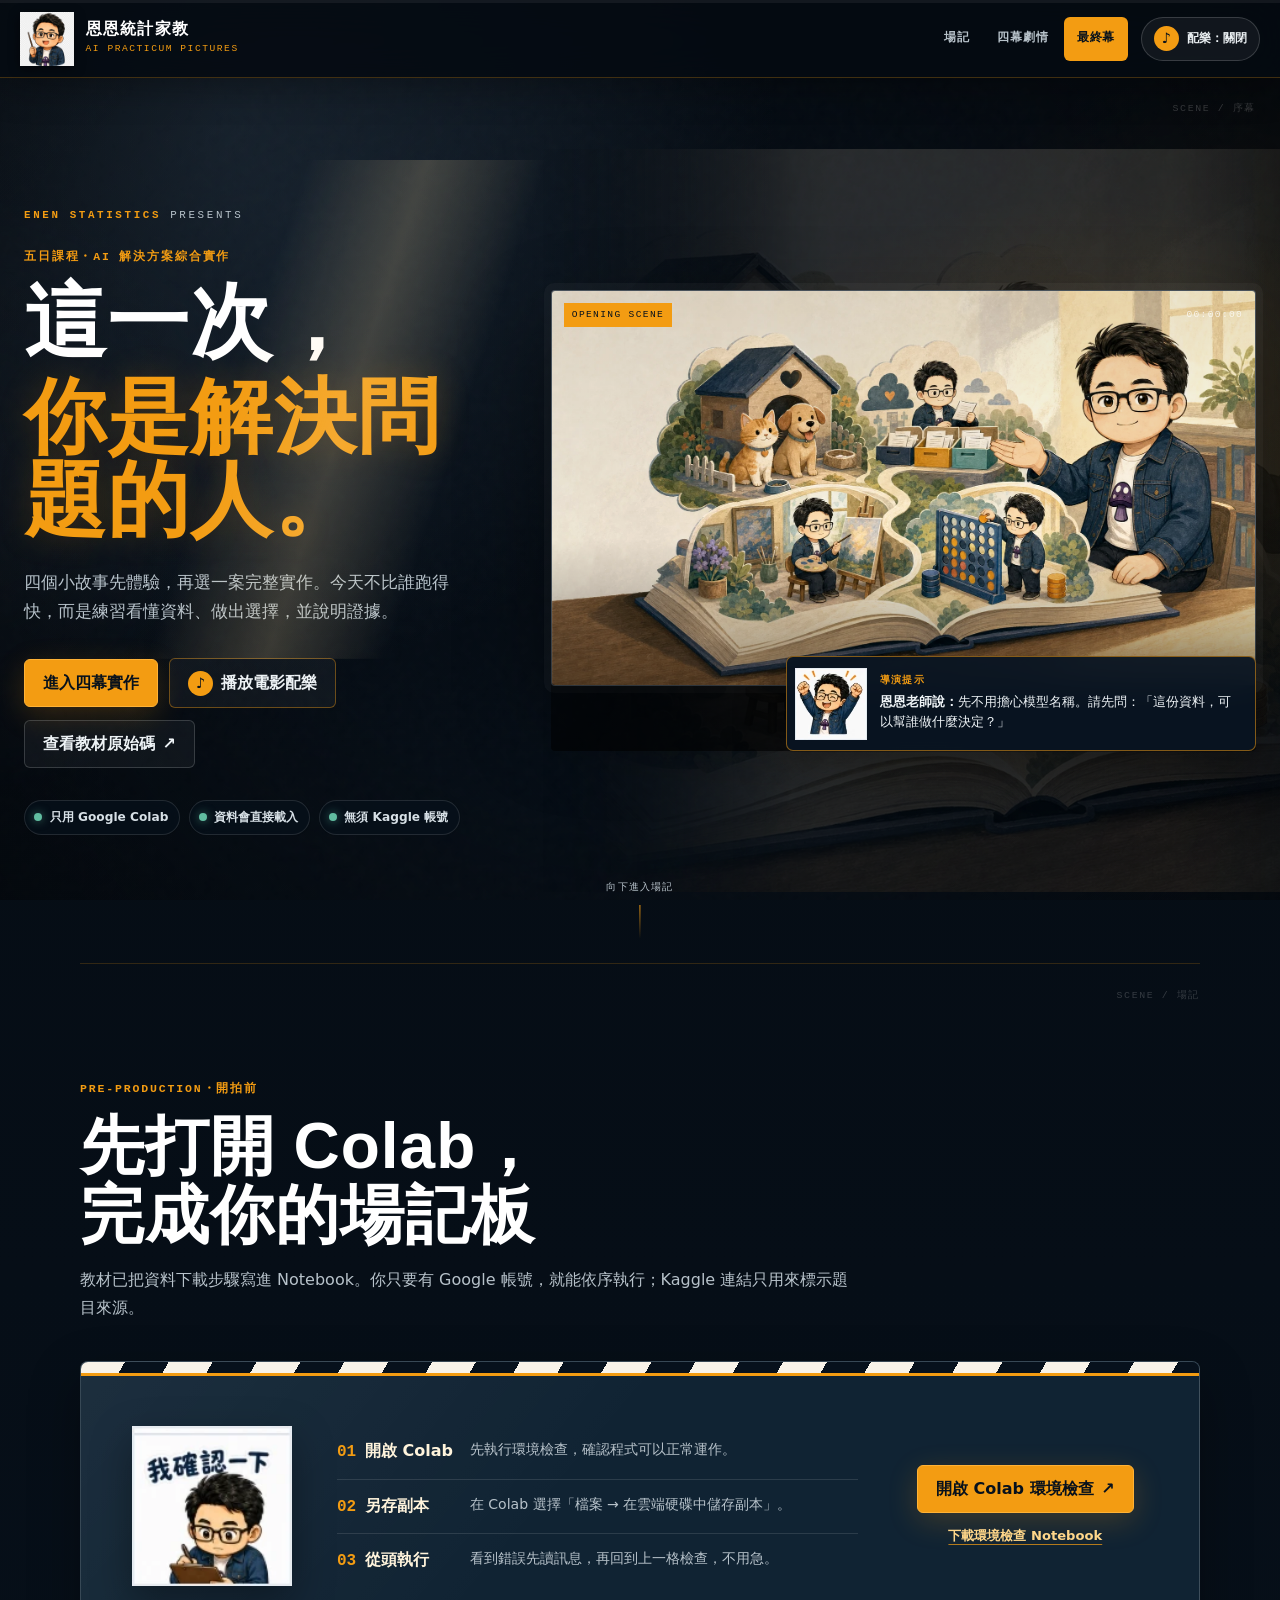
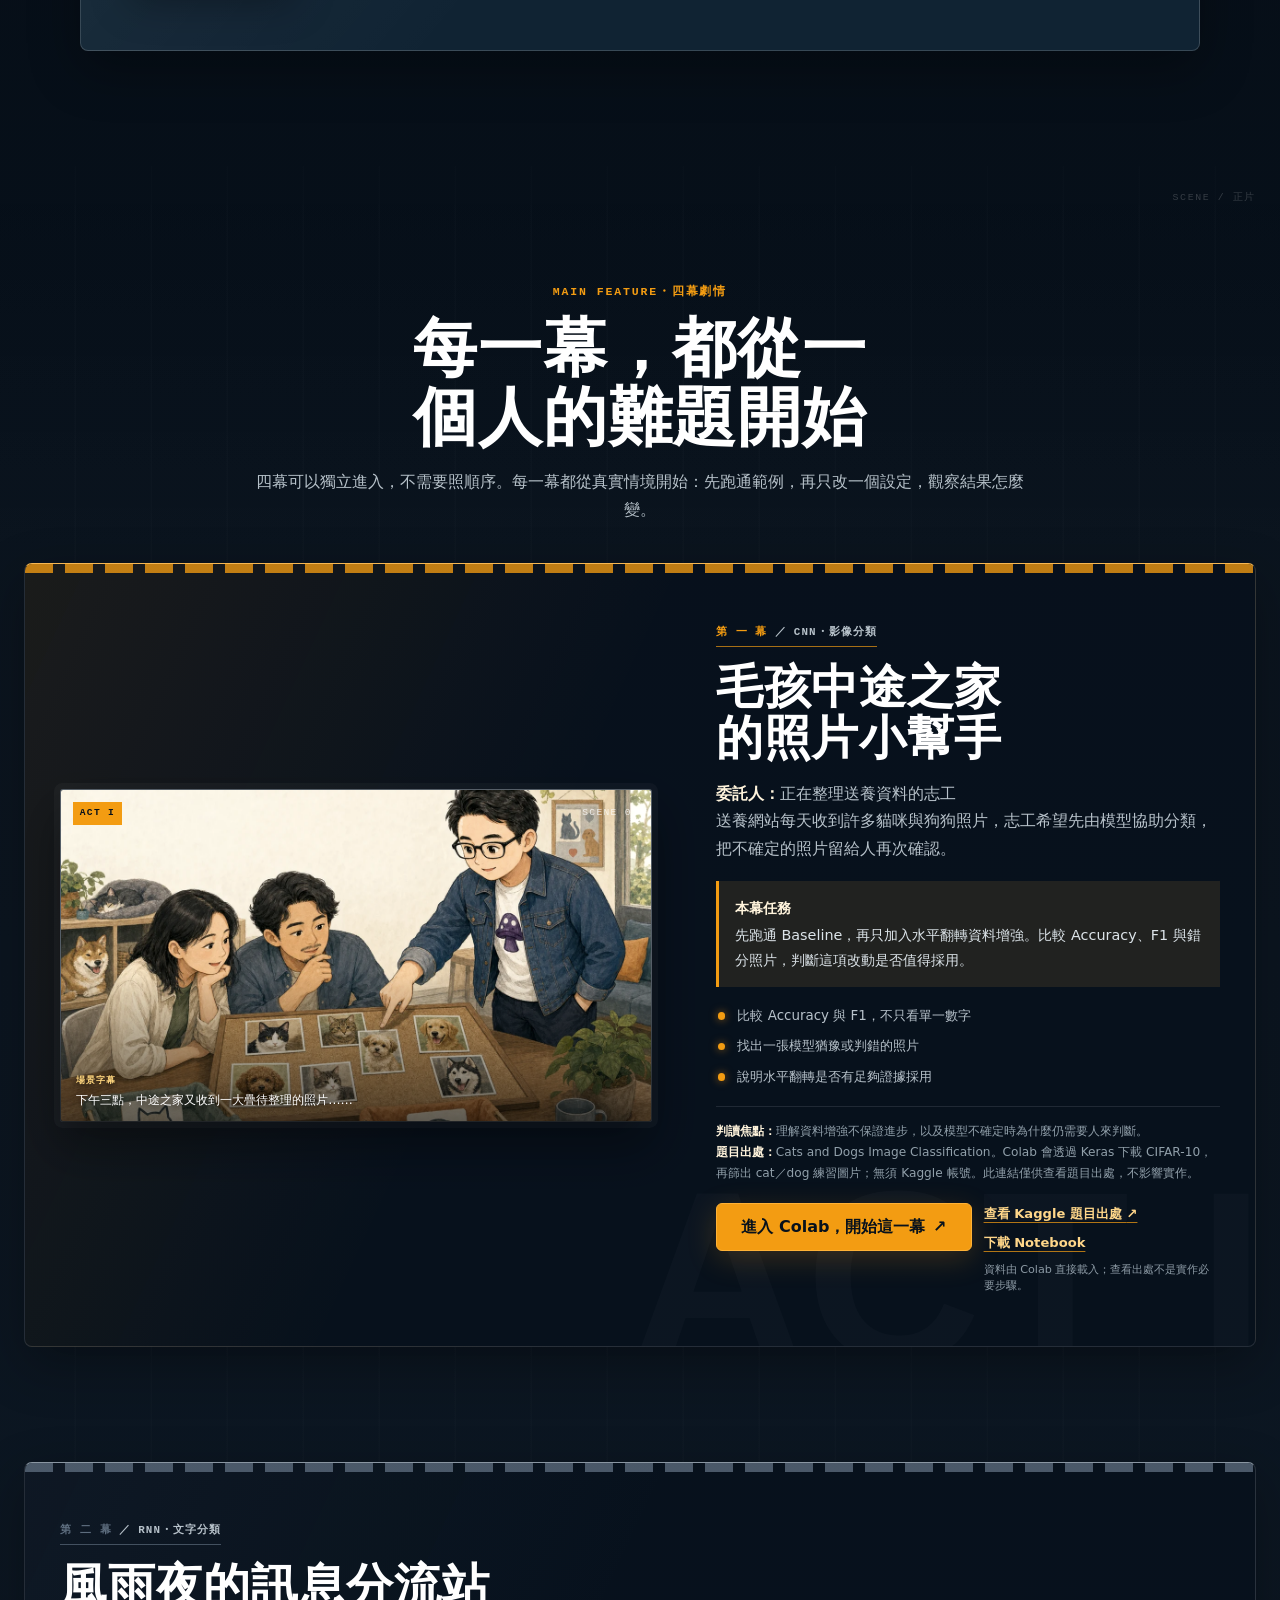
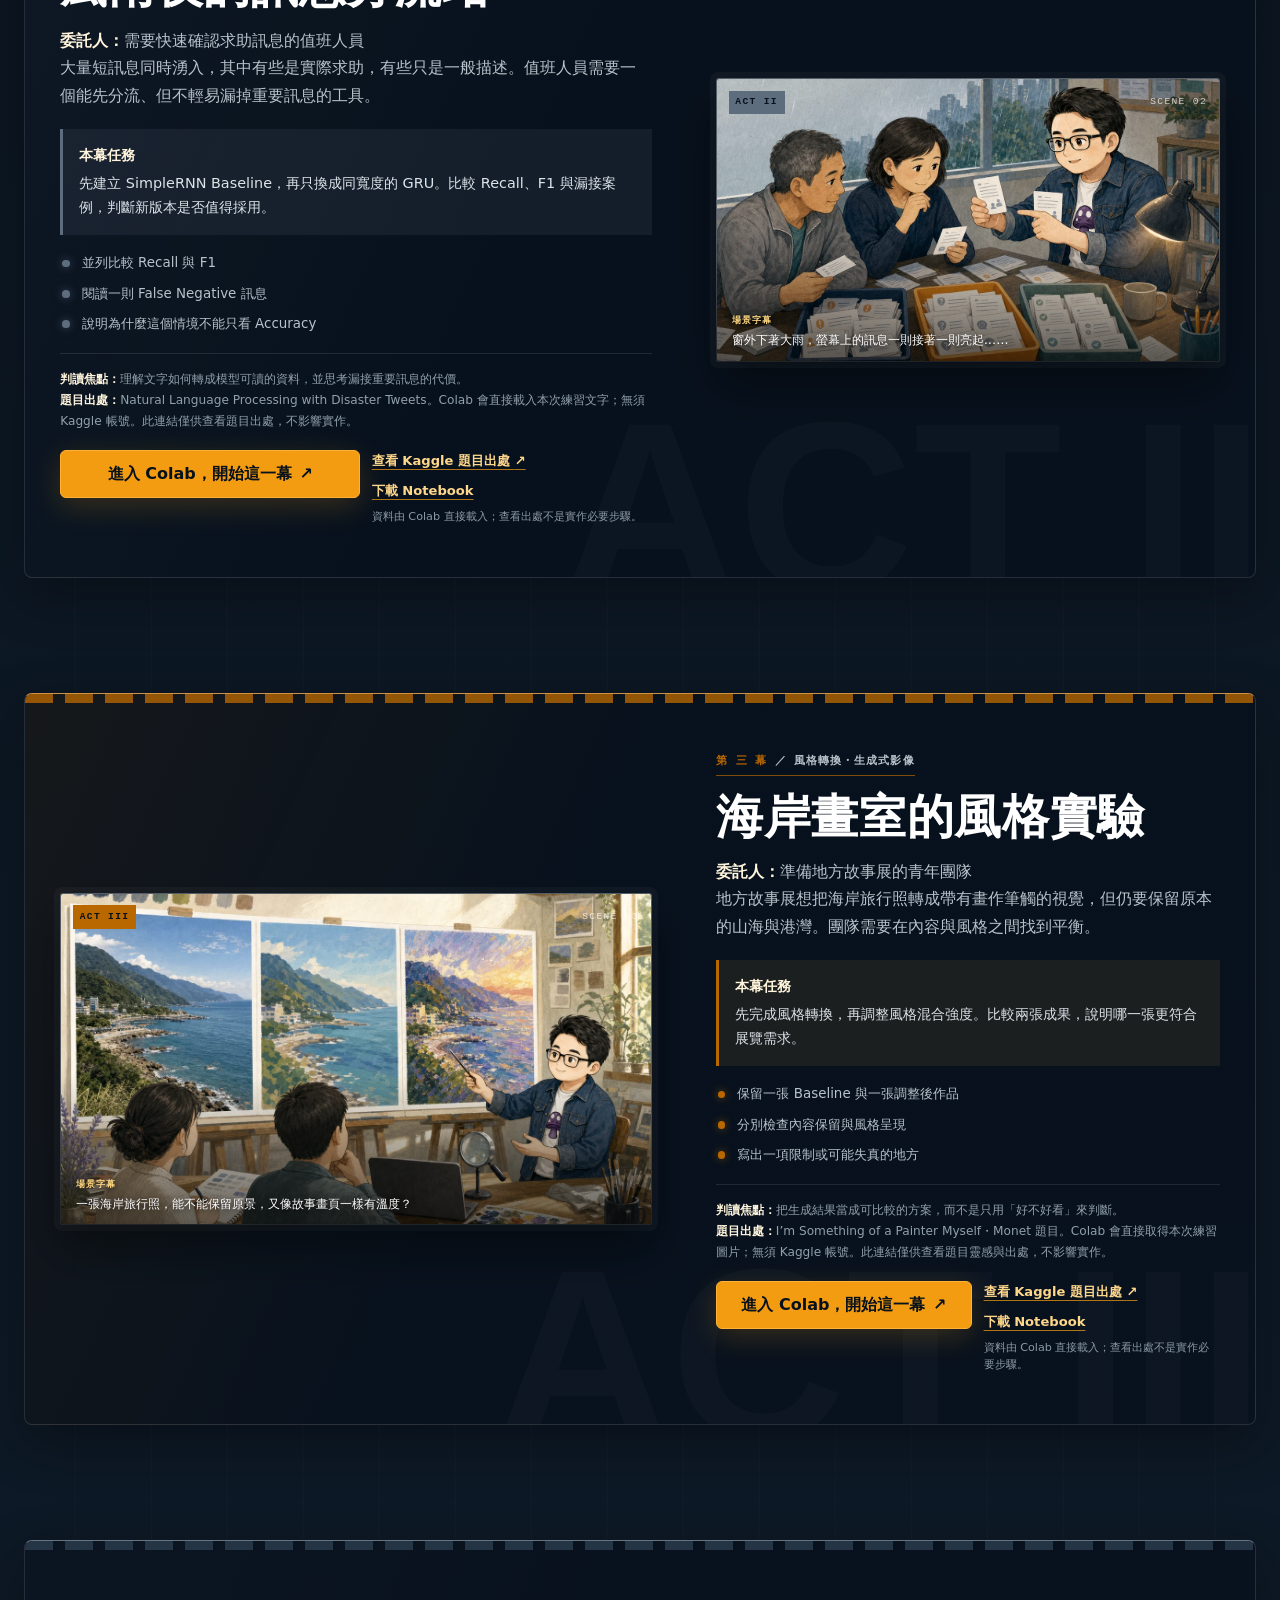
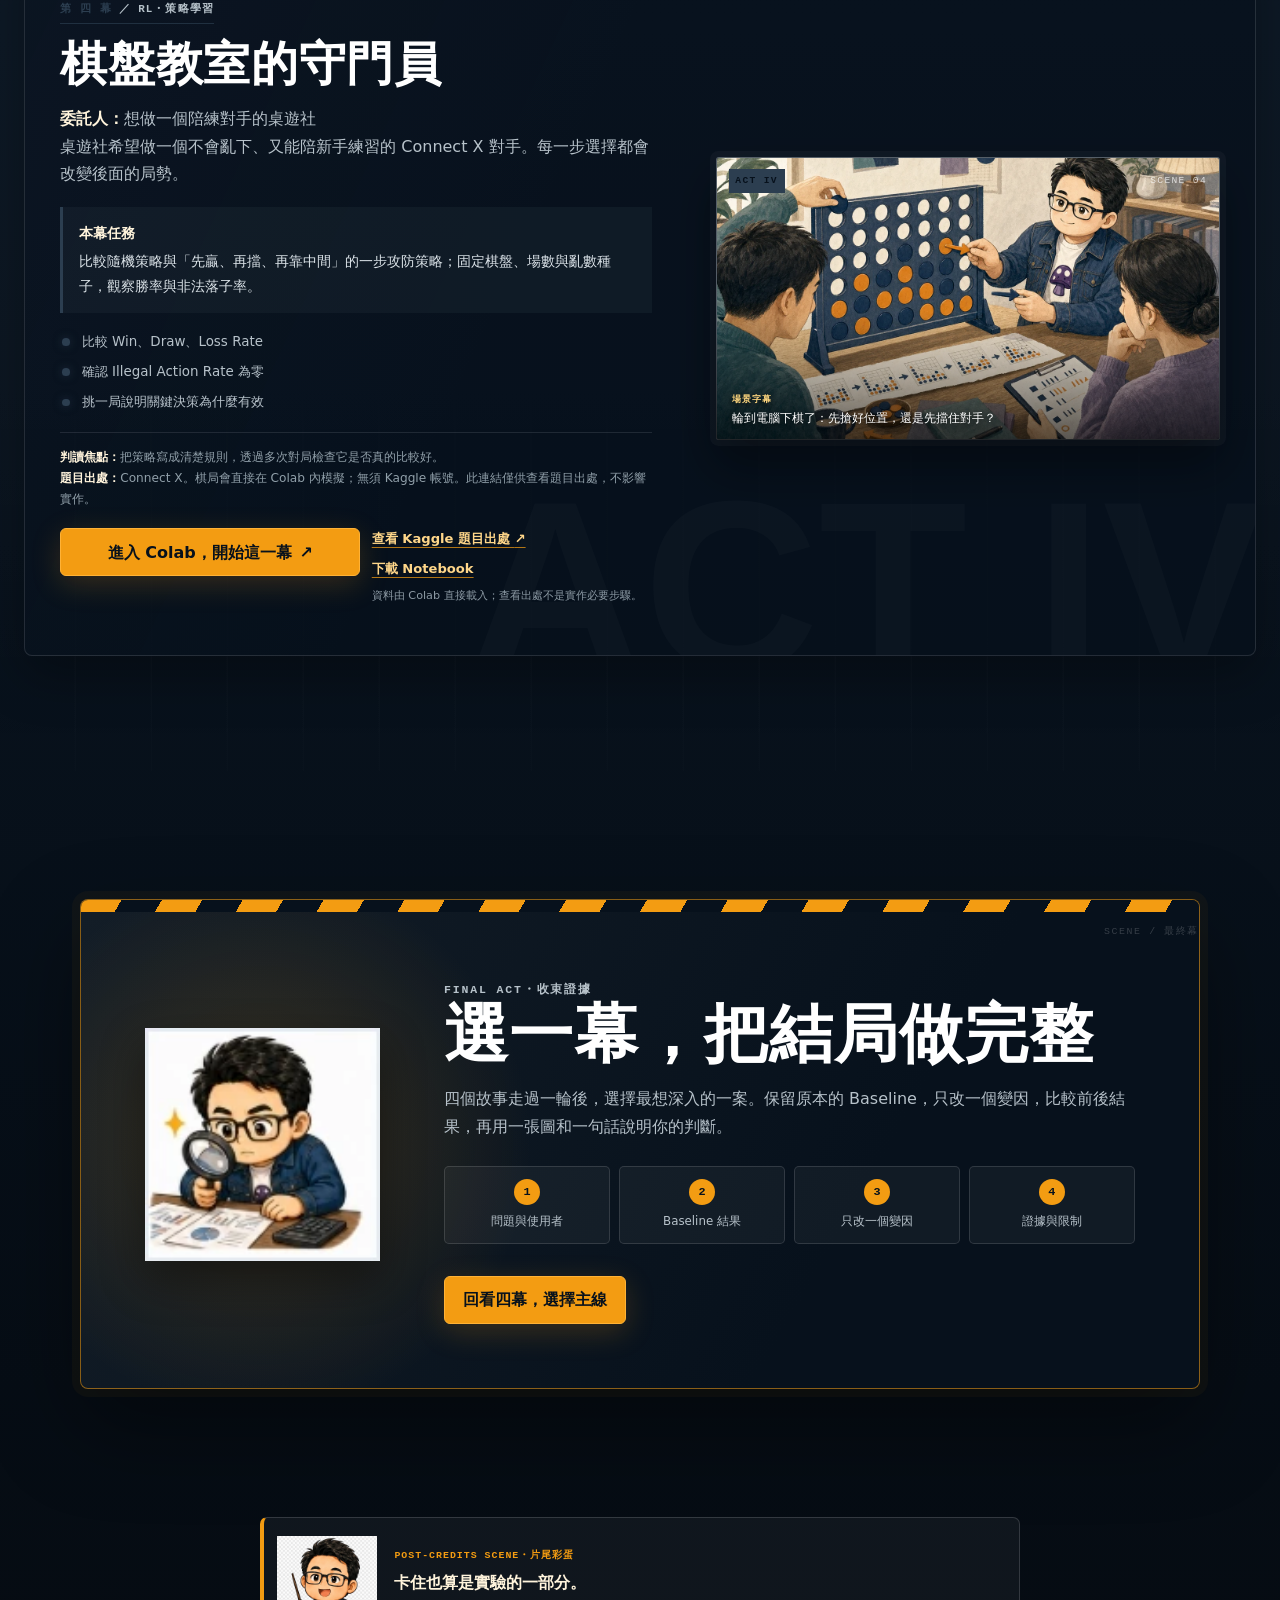
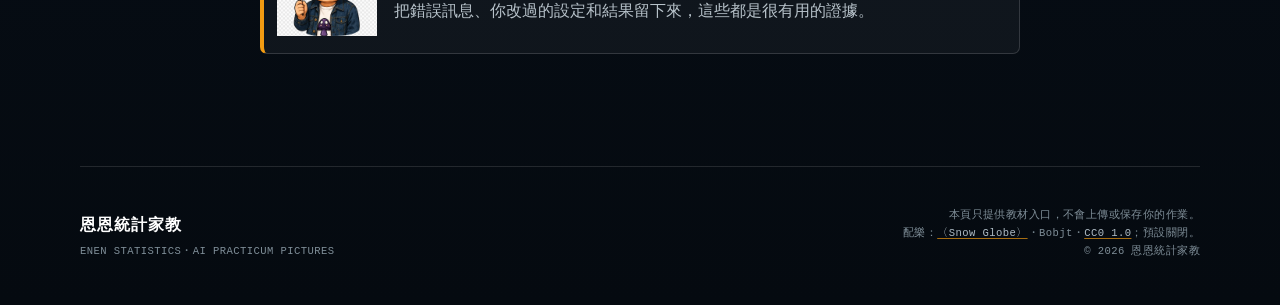
==== commit 699cc6bd: "feat: use CC0 cinematic score" ====
--- a/docs/index.html
+++ b/docs/index.html
@@ -35,7 +35,7 @@
         <span class="sound-label">配樂：關閉</span>
       </button>
     </div>
-    <span class="visually-hidden" id="music-help">電影氛圍配樂由瀏覽器即時產生，預設關閉；按下按鈕後才會播放。</span>
+    <span class="visually-hidden" id="music-help">電影配樂〈Snow Globe〉預設關閉；按下按鈕後才會載入播放。</span>
     <span class="visually-hidden" id="sound-status" role="status" aria-live="polite"></span>
   </header>
 
@@ -118,9 +118,13 @@
     </aside>
   </main>
 
+  <audio id="cinematic-score" preload="none" loop hidden>
+    <source src="assets/audio/snow-globe-bobjt-cc0-v1.mp3" type="audio/mpeg">
+  </audio>
+
   <footer class="site-footer">
     <div><strong>恩恩統計家教</strong><p>ENEN STATISTICS・AI PRACTICUM PICTURES</p></div>
-    <p>本頁只提供教材入口，不會上傳或保存你的作業。<br>配樂由瀏覽器程序生成，預設關閉。<br>© <span id="current-year">2026</span> 恩恩統計家教</p>
+    <p>本頁只提供教材入口，不會上傳或保存你的作業。<br>配樂：<a href="https://opengameart.org/content/snow-globe" target="_blank" rel="noopener noreferrer">〈Snow Globe〉</a>・Bobjt・<a href="https://creativecommons.org/publicdomain/zero/1.0/" target="_blank" rel="noopener noreferrer">CC0 1.0</a>；預設關閉。<br>© <span id="current-year">2026</span> 恩恩統計家教</p>
   </footer>
   <noscript><div class="noscript-note">這個教材入口需要 JavaScript 才能顯示四個故事。請啟用 JavaScript 後重新整理，或直接從 GitHub 開啟 Notebook。</div></noscript>
 </body>
--- a/docs/assets/styles.css
+++ b/docs/assets/styles.css
@@ -1160,6 +1160,18 @@
   text-align: right;
 }
 
+.site-footer a {
+  color: #aebbc4;
+  text-decoration-color: rgba(243, 156, 18, 0.68);
+  text-underline-offset: 0.18em;
+}
+
+.site-footer a:focus-visible {
+  border-radius: 0.18rem;
+  outline: 2px solid var(--orange);
+  outline-offset: 3px;
+}
+
 .noscript-note {
   position: fixed;
   right: 1rem;
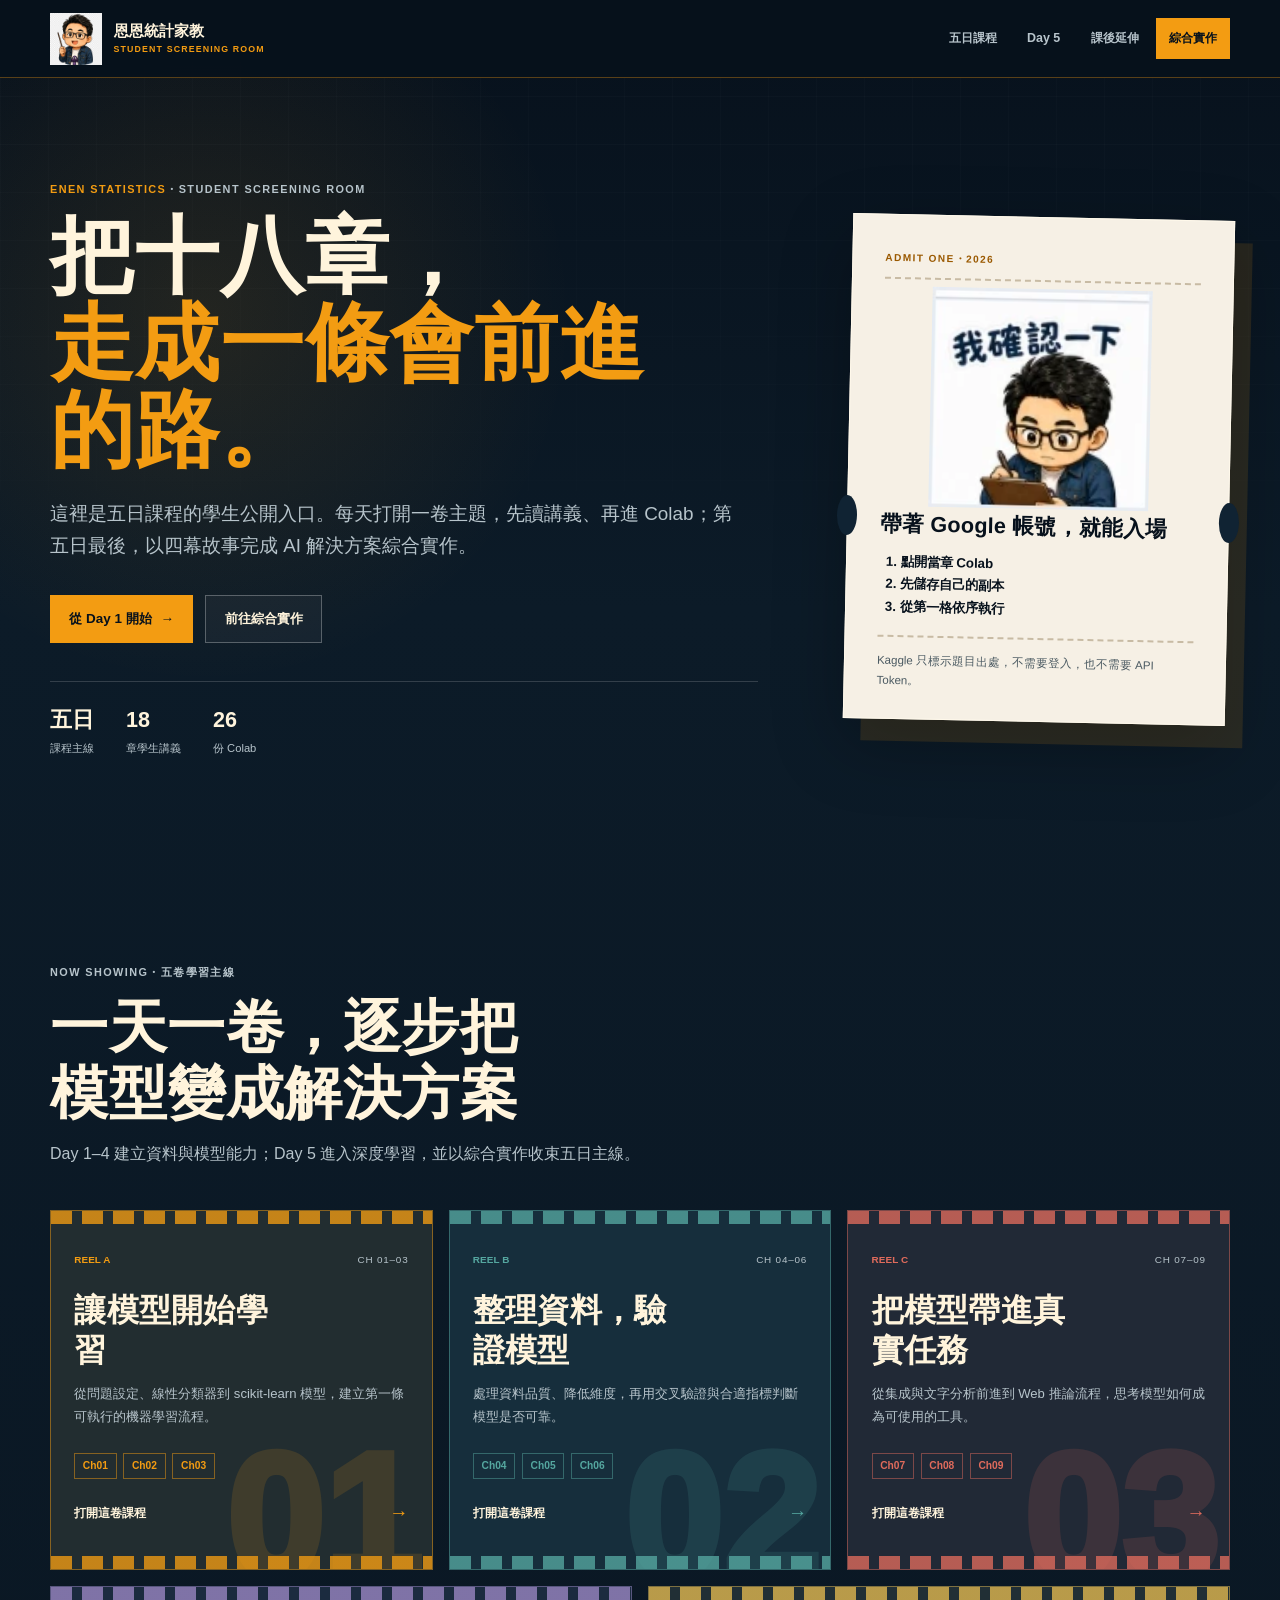
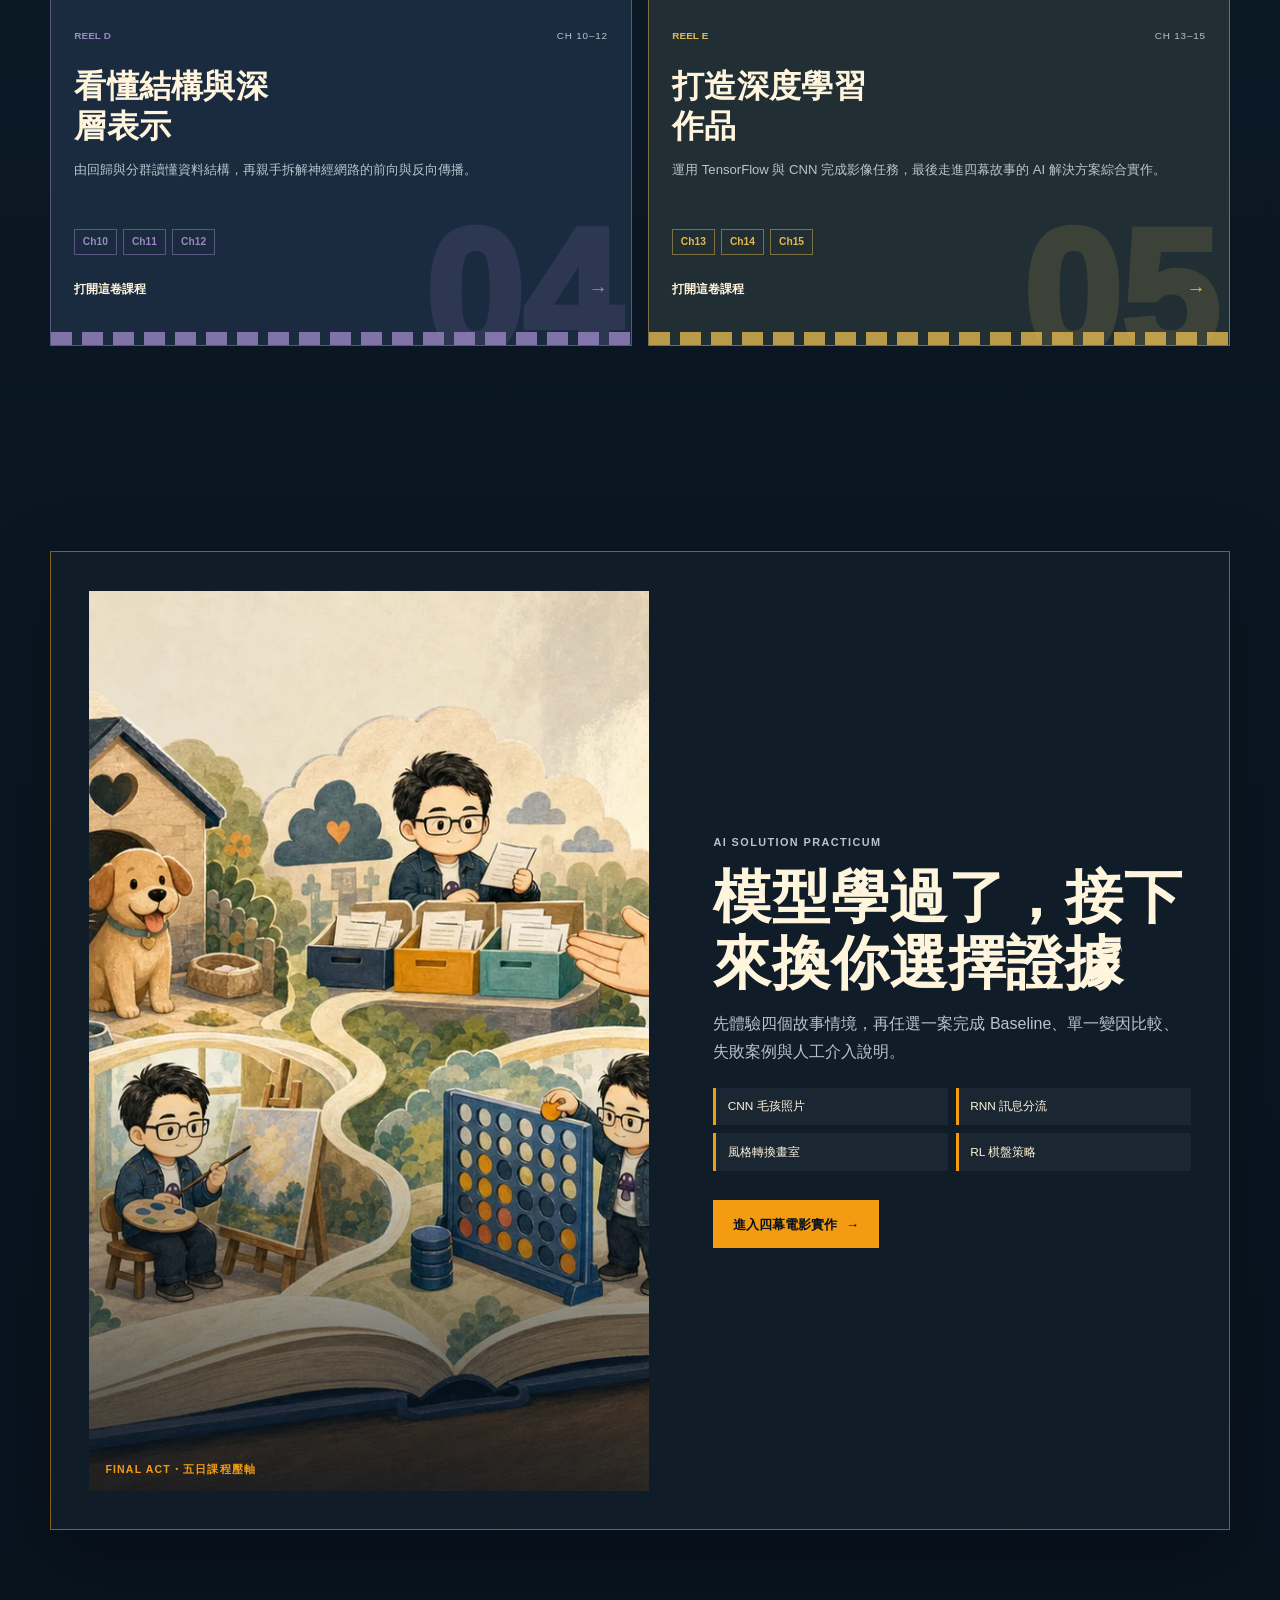
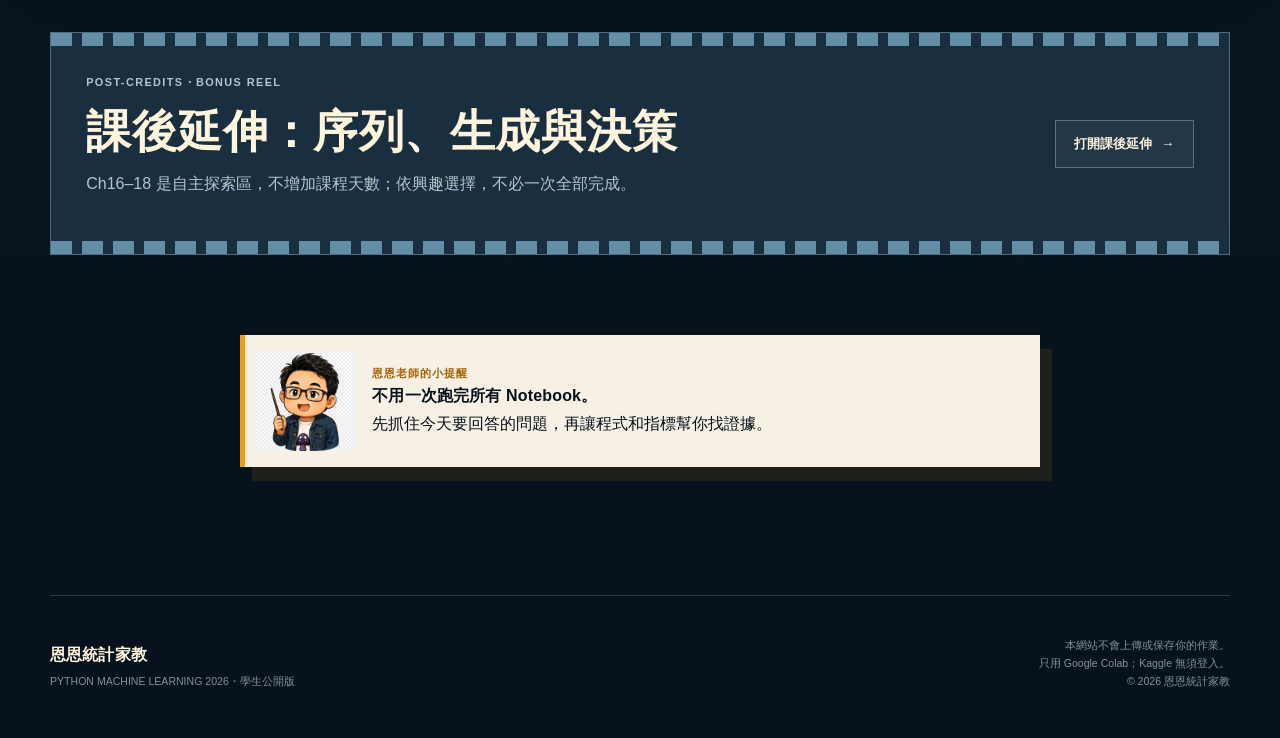
==== commit 3b0662ec: "feat: integrate public student course portal" ====
--- a/docs/index.html
+++ b/docs/index.html
@@ -4,128 +4,33 @@
   <meta charset="utf-8">
   <meta name="viewport" content="width=device-width, initial-scale=1">
   <meta name="theme-color" content="#07111C">
-  <meta name="description" content="恩恩統計家教五日課程的 AI 解決方案綜合實作入口。四個故事情境，全程在 Google Colab 完成，不需要 Kaggle 帳號。">
-  <title>五日課程・AI 解決方案綜合實作｜恩恩統計家教</title>
+  <meta name="description" content="恩恩統計家教數據分析暨機器學習應用班 2026 學生公開入口：五日課程、18 章講義、26 份 Colab 與 AI 解決方案綜合實作。">
+  <title>五日課程學生入口｜恩恩統計家教</title>
   <link rel="icon" href="data:image/svg+xml,%3Csvg xmlns='http://www.w3.org/2000/svg' viewBox='0 0 64 64'%3E%3Crect width='64' height='64' rx='18' fill='%232C3E50'/%3E%3Ccircle cx='32' cy='31' r='19' fill='%23F39C12'/%3E%3Cpath d='M21 34c4 6 18 6 22 0' fill='none' stroke='%232C3E50' stroke-width='4' stroke-linecap='round'/%3E%3Ccircle cx='25' cy='27' r='2.5' fill='%232C3E50'/%3E%3Ccircle cx='39' cy='27' r='2.5' fill='%232C3E50'/%3E%3C/svg%3E">
-  <link rel="stylesheet" href="assets/styles.css">
-  <script defer src="assets/course-manifest.js"></script>
-  <script defer src="assets/app.js"></script>
-  <script defer src="assets/cinematic-audio.js"></script>
+  <link rel="stylesheet" href="assets/course-portal.css">
+  <script defer src="assets/course-portal.js"></script>
 </head>
-<body class="cinematic-site" data-sound="off">
-  <a class="skip-link" href="#main-content">跳到主要內容</a>
-  <div class="cinema-atmosphere" aria-hidden="true">
-    <span class="light-orb light-orb--one"></span>
-    <span class="light-orb light-orb--two"></span>
-    <span class="film-grain"></span>
-    <span class="cinema-vignette"></span>
-  </div>
-  <div class="film-progress" aria-hidden="true"><span id="film-progress-bar"></span></div>
-  <header class="site-header" id="top">
-    <a class="brand" href="#top" aria-label="恩恩統計家教，回到頁首">
-      <img src="assets/brand/enen-teacher.webp" alt="" width="54" height="54">
-      <span><strong>恩恩統計家教</strong><small>AI PRACTICUM PICTURES</small></span>
+<body data-page="home" data-site-root="" data-catalog-url="assets/course-catalog.json">
+  <a class="skip-link" href="#portal-content">跳到主要內容</a>
+  <header class="portal-header">
+    <a class="portal-brand" href="./" aria-label="恩恩統計家教五日課程首頁">
+      <img src="assets/brand/enen-teacher.webp" alt="" width="52" height="52">
+      <span><strong>恩恩統計家教</strong><small>STUDENT SCREENING ROOM</small></span>
     </a>
-    <div class="header-controls">
-      <nav class="main-nav" aria-label="主要導覽">
-        <a href="#ready">場記</a><a href="#story-path">四幕劇情</a><a href="#final-choice">最終幕</a>
-      </nav>
-      <button class="sound-toggle" id="sound-toggle" type="button" data-sound-toggle aria-pressed="false" aria-describedby="music-help">
-        <span class="sound-icon" aria-hidden="true">♪</span>
-        <span class="sound-label">配樂：關閉</span>
-      </button>
-    </div>
-    <span class="visually-hidden" id="music-help">電影配樂〈Snow Globe〉預設關閉；按下按鈕後才會載入播放。</span>
-    <span class="visually-hidden" id="sound-status" role="status" aria-live="polite"></span>
+    <nav class="portal-nav" aria-label="學生課程導覽">
+      <a href="#five-days">五日課程</a>
+      <a href="day-5/">Day 5</a>
+      <a href="extension/">課後延伸</a>
+      <a href="practicum/">綜合實作</a>
+    </nav>
   </header>
-
-  <main id="main-content">
-    <section class="hero scene scene--opening" aria-labelledby="page-title" data-scene="序幕">
-      <div class="hero-backdrop" aria-hidden="true"></div>
-      <div class="hero-copy reveal">
-        <p class="studio-mark"><span>ENEN STATISTICS</span> PRESENTS</p>
-        <p class="eyebrow">五日課程・AI 解決方案綜合實作</p>
-        <h1 id="page-title">這一次，<br><em>你是解決問題的人。</em></h1>
-        <p class="hero-lede" id="course-subtitle">四個小故事先體驗，再選一案完整實作。今天不比誰跑得快，而是練習看懂資料、做出選擇，並說明證據。</p>
-        <div class="hero-actions">
-          <a class="button button--primary" href="#story-path">進入四幕實作</a>
-          <button class="button button--sound" type="button" data-sound-toggle aria-pressed="false" aria-describedby="music-help">
-            <span class="sound-icon" aria-hidden="true">♪</span><span class="sound-label">播放電影配樂</span>
-          </button>
-          <a class="button button--quiet" id="repo-link" href="https://github.com/johnnychao/python-machine-learning-2026-student" target="_blank" rel="noopener noreferrer">查看教材原始碼 <span aria-hidden="true">↗</span></a>
-        </div>
-        <div class="promise" aria-label="實作環境說明">
-          <span>只用 Google Colab</span><span>資料會直接載入</span><span>無須 Kaggle 帳號</span>
-        </div>
-      </div>
-      <figure class="hero-visual reveal">
-        <div class="frame-label" aria-hidden="true"><span>OPENING SCENE</span><span>00:00:00</span></div>
-        <img src="assets/illustrations/cover-ai-story-lab.webp" alt="恩恩老師帶著學生走進四個 AI 任務世界的故事書插圖" width="1200" height="900">
-        <figcaption>
-          <img src="assets/brand/teacher-cheer.webp" alt="" width="88" height="88">
-          <p><span>導演提示</span><strong>恩恩老師說：</strong>先不用擔心模型名稱。請先問：「這份資料，可以幫誰做什麼決定？」</p>
-        </figcaption>
-      </figure>
-      <a class="scroll-cue" href="#ready"><span>向下進入場記</span><i aria-hidden="true"></i></a>
-    </section>
-
-    <section class="ready-section scene reveal" id="ready" aria-labelledby="ready-title" data-scene="場記">
-      <div class="section-heading">
-        <p class="eyebrow">PRE-PRODUCTION・開拍前</p>
-        <h2 id="ready-title">先打開 Colab，完成你的場記板</h2>
-        <p>教材已把資料下載步驟寫進 Notebook。你只要有 Google 帳號，就能依序執行；Kaggle 連結只用來標示題目來源。</p>
-      </div>
-      <div class="ready-card">
-        <div class="clapper-stripe" aria-hidden="true"></div>
-        <img src="assets/brand/teacher-check.webp" alt="恩恩老師拿著檢查表" width="190" height="190">
-        <ol>
-          <li><strong>開啟 Colab</strong><span>先執行環境檢查，確認程式可以正常運作。</span></li>
-          <li><strong>另存副本</strong><span>在 Colab 選擇「檔案 → 在雲端硬碟中儲存副本」。</span></li>
-          <li><strong>從頭執行</strong><span>看到錯誤先讀訊息，再回到上一格檢查，不用急。</span></li>
-        </ol>
-        <div class="ready-actions">
-          <a class="button button--primary" id="preflight-colab" href="#" target="_blank" rel="noopener noreferrer">開啟 Colab 環境檢查 <span aria-hidden="true">↗</span></a>
-          <a class="text-link" id="preflight-local" href="#" download>下載環境檢查 Notebook</a>
-        </div>
-      </div>
-    </section>
-
-    <section class="story-section scene" id="story-path" aria-labelledby="story-title" data-scene="正片">
-      <div class="section-heading section-heading--center reveal">
-        <p class="eyebrow">MAIN FEATURE・四幕劇情</p>
-        <h2 id="story-title">每一幕，都從一個人的難題開始</h2>
-        <p>四幕可以獨立進入，不需要照順序。每一幕都從真實情境開始：先跑通範例，再只改一個設定，觀察結果怎麼變。</p>
-      </div>
-      <div class="story-list" id="story-list"></div>
-    </section>
-
-    <section class="final-section scene scene--finale reveal" id="final-choice" aria-labelledby="final-title" data-scene="最終幕">
-      <div class="final-art" aria-hidden="true"><img src="assets/brand/teacher-magnify.webp" alt="" width="260" height="260"></div>
-      <div>
-        <p class="eyebrow">FINAL ACT・收束證據</p>
-        <h2 id="final-title">選一幕，把結局做完整</h2>
-        <p>四個故事走過一輪後，選擇最想深入的一案。保留原本的 Baseline，只改一個變因，比較前後結果，再用一張圖和一句話說明你的判斷。</p>
-        <ul class="evidence-ribbon" aria-label="完整實作的四項證據">
-          <li><span>1</span>問題與使用者</li><li><span>2</span>Baseline 結果</li><li><span>3</span>只改一個變因</li><li><span>4</span>證據與限制</li>
-        </ul>
-        <a class="button button--primary" href="#story-path">回看四幕，選擇主線</a>
-      </div>
-    </section>
-
-    <aside class="teacher-note reveal" aria-label="恩恩老師提醒">
-      <img src="assets/brand/enen-teacher.webp" alt="恩恩老師" width="120" height="120">
-      <p><span>POST-CREDITS SCENE・片尾彩蛋</span><strong>卡住也算是實驗的一部分。</strong>把錯誤訊息、你改過的設定和結果留下來，這些都是很有用的證據。</p>
-    </aside>
+  <main class="portal-main" id="portal-content" data-testid="portal-page" aria-busy="true">
+    <div class="portal-loading" role="status"><span>正在打開學生課程大廳…</span></div>
   </main>
-
-  <audio id="cinematic-score" preload="none" loop hidden>
-    <source src="assets/audio/snow-globe-bobjt-cc0-v1.mp3" type="audio/mpeg">
-  </audio>
-
-  <footer class="site-footer">
-    <div><strong>恩恩統計家教</strong><p>ENEN STATISTICS・AI PRACTICUM PICTURES</p></div>
-    <p>本頁只提供教材入口，不會上傳或保存你的作業。<br>配樂：<a href="https://opengameart.org/content/snow-globe" target="_blank" rel="noopener noreferrer">〈Snow Globe〉</a>・Bobjt・<a href="https://creativecommons.org/publicdomain/zero/1.0/" target="_blank" rel="noopener noreferrer">CC0 1.0</a>；預設關閉。<br>© <span id="current-year">2026</span> 恩恩統計家教</p>
+  <footer class="portal-footer">
+    <div><strong>恩恩統計家教</strong><p>PYTHON MACHINE LEARNING 2026・學生公開版</p></div>
+    <p>本網站不會上傳或保存你的作業。<br>只用 Google Colab；Kaggle 無須登入。<br>© <span id="current-year">2026</span> 恩恩統計家教</p>
   </footer>
-  <noscript><div class="noscript-note">這個教材入口需要 JavaScript 才能顯示四個故事。請啟用 JavaScript 後重新整理，或直接從 GitHub 開啟 Notebook。</div></noscript>
+  <noscript><div class="portal-error"><h1>請啟用 JavaScript</h1><p>課程頁需要 JavaScript 讀取公開的課程目錄。</p></div></noscript>
 </body>
 </html>
--- a/docs/assets/course-portal.css
+++ b/docs/assets/course-portal.css
@@ -0,0 +1,1169 @@
+:root {
+  --ink: #07111c;
+  --ink-soft: #102333;
+  --slate: #2c3e50;
+  --cream: #fff4dc;
+  --paper: #f6f0e5;
+  --paper-deep: #e9dfcc;
+  --orange: #f39c12;
+  --orange-bright: #ffb02e;
+  --text: #eef3f5;
+  --text-soft: #b7c4cb;
+  --line: rgba(255, 255, 255, 0.16);
+  --current-accent: var(--orange);
+  --page: min(1180px, calc(100% - 3rem));
+  --font: "Noto Sans TC", "Microsoft JhengHei", "PingFang TC", sans-serif;
+  --shadow: 0 24px 70px rgba(0, 0, 0, 0.28);
+}
+
+* {
+  box-sizing: border-box;
+}
+
+html {
+  color-scheme: dark;
+  scroll-behavior: smooth;
+  scroll-padding-top: 6rem;
+}
+
+body {
+  min-width: 320px;
+  margin: 0;
+  color: var(--text);
+  background:
+    radial-gradient(circle at 16% 8%, rgba(243, 156, 18, 0.11), transparent 23rem),
+    linear-gradient(180deg, #07111c 0, #0c1b28 38rem, #07111c 100%);
+  font-family: var(--font);
+  line-height: 1.72;
+}
+
+body::before {
+  position: fixed;
+  inset: 0;
+  z-index: -1;
+  background-image:
+    linear-gradient(rgba(255, 255, 255, 0.022) 1px, transparent 1px),
+    linear-gradient(90deg, rgba(255, 255, 255, 0.018) 1px, transparent 1px);
+  background-size: 48px 48px;
+  content: "";
+  mask-image: linear-gradient(180deg, black, transparent 78%);
+  pointer-events: none;
+}
+
+a {
+  color: inherit;
+}
+
+img {
+  display: block;
+  max-width: 100%;
+}
+
+h1,
+h2,
+h3,
+p {
+  margin-top: 0;
+}
+
+h1,
+h2,
+h3,
+strong,
+b {
+  letter-spacing: 0.01em;
+}
+
+.skip-link {
+  position: fixed;
+  top: 0.75rem;
+  left: 0.75rem;
+  z-index: 200;
+  padding: 0.7rem 1rem;
+  color: var(--ink);
+  background: var(--orange);
+  font-weight: 800;
+  transform: translateY(-180%);
+}
+
+.skip-link:focus {
+  transform: none;
+}
+
+.portal-header {
+  position: sticky;
+  top: 0;
+  z-index: 100;
+  display: flex;
+  min-height: 78px;
+  padding: 0.75rem max(1.2rem, calc((100vw - 1180px) / 2));
+  gap: 1.4rem;
+  align-items: center;
+  justify-content: space-between;
+  background: rgba(7, 17, 28, 0.94);
+  border-bottom: 1px solid rgba(243, 156, 18, 0.35);
+  backdrop-filter: blur(16px);
+}
+
+.portal-brand {
+  display: inline-flex;
+  min-width: 13rem;
+  gap: 0.72rem;
+  align-items: center;
+  text-decoration: none;
+}
+
+.portal-brand img {
+  width: 52px;
+  height: 52px;
+  object-fit: contain;
+}
+
+.portal-brand span {
+  display: grid;
+  line-height: 1.2;
+}
+
+.portal-brand strong {
+  color: var(--cream);
+  font-size: 0.95rem;
+}
+
+.portal-brand small {
+  margin-top: 0.22rem;
+  color: var(--orange);
+  font-size: 0.55rem;
+  font-weight: 800;
+  letter-spacing: 0.13em;
+}
+
+.portal-nav {
+  display: flex;
+  gap: 0.25rem;
+  align-items: center;
+}
+
+.portal-nav a {
+  padding: 0.52rem 0.76rem;
+  color: var(--text-soft);
+  border: 1px solid transparent;
+  font-size: 0.78rem;
+  font-weight: 760;
+  text-decoration: none;
+}
+
+.portal-nav a:last-child {
+  color: var(--ink);
+  background: var(--orange);
+}
+
+.portal-main {
+  width: var(--page);
+  min-height: 72vh;
+  margin-inline: auto;
+}
+
+.portal-loading {
+  display: grid;
+  min-height: 62vh;
+  place-items: center;
+  color: var(--text-soft);
+}
+
+.portal-loading span {
+  display: inline-flex;
+  gap: 0.8rem;
+  align-items: center;
+}
+
+.portal-loading span::before {
+  width: 0.9rem;
+  height: 0.9rem;
+  background: var(--orange);
+  border-radius: 50%;
+  content: "";
+  animation: loading-pulse 1.2s ease-in-out infinite;
+}
+
+.portal-hero {
+  display: grid;
+  min-height: 680px;
+  padding-block: clamp(4rem, 8vw, 7rem);
+  grid-template-columns: minmax(0, 1.15fr) minmax(310px, 0.62fr);
+  gap: clamp(3rem, 7vw, 7rem);
+  align-items: center;
+}
+
+.portal-kicker {
+  margin-bottom: 0.85rem;
+  color: var(--text-soft);
+  font-size: 0.68rem;
+  font-weight: 850;
+  letter-spacing: 0.13em;
+  text-transform: uppercase;
+}
+
+.portal-kicker span,
+.portal-kicker + h1 em {
+  color: var(--orange);
+}
+
+.portal-hero h1 {
+  max-width: 13ch;
+  margin-bottom: 1.5rem;
+  color: var(--cream);
+  font-size: clamp(3rem, 6.6vw, 6.3rem);
+  line-height: 1.03;
+  text-wrap: balance;
+}
+
+.portal-hero h1 em {
+  font-style: normal;
+}
+
+.portal-lede {
+  max-width: 690px;
+  color: var(--text-soft);
+  font-size: clamp(1rem, 1.5vw, 1.18rem);
+}
+
+.portal-actions {
+  display: flex;
+  margin-top: 2rem;
+  gap: 0.75rem;
+  flex-wrap: wrap;
+}
+
+.portal-button {
+  display: inline-flex;
+  min-height: 48px;
+  padding: 0.72rem 1.15rem;
+  gap: 0.55rem;
+  align-items: center;
+  justify-content: center;
+  border: 1px solid rgba(255, 255, 255, 0.28);
+  font-size: 0.84rem;
+  font-weight: 820;
+  text-decoration: none;
+  transition: transform 180ms ease, background-color 180ms ease, border-color 180ms ease;
+}
+
+.portal-button--primary {
+  color: var(--ink);
+  background: var(--orange);
+  border-color: var(--orange);
+}
+
+.portal-button--ghost {
+  color: var(--cream);
+  background: rgba(255, 255, 255, 0.04);
+}
+
+.course-stats {
+  display: flex;
+  margin: 2.4rem 0 0;
+  padding: 1.2rem 0 0;
+  gap: 2rem;
+  border-top: 1px solid var(--line);
+}
+
+.course-stats div {
+  display: grid;
+}
+
+.course-stats dt {
+  color: var(--cream);
+  font-size: 1.35rem;
+  font-weight: 900;
+}
+
+.course-stats dd {
+  margin: 0;
+  color: var(--text-soft);
+  font-size: 0.7rem;
+}
+
+.admission-ticket {
+  position: relative;
+  padding: 2.1rem 2rem 1.7rem;
+  color: var(--ink);
+  background: var(--paper);
+  border: 1px solid #fff9eb;
+  box-shadow: 18px 22px 0 rgba(243, 156, 18, 0.12), var(--shadow);
+  transform: rotate(1.2deg);
+}
+
+.admission-ticket::before,
+.admission-ticket::after {
+  position: absolute;
+  top: 56%;
+  width: 1.25rem;
+  height: 2.5rem;
+  background: var(--ink-soft);
+  border-radius: 50%;
+  content: "";
+}
+
+.admission-ticket::before { left: -0.68rem; }
+.admission-ticket::after { right: -0.68rem; }
+
+.admission-ticket img {
+  width: min(220px, 78%);
+  margin: 0.4rem auto 0.2rem;
+}
+
+.ticket-code {
+  display: block;
+  padding-bottom: 0.7rem;
+  color: #9a5900;
+  border-bottom: 2px dashed #c8bba4;
+  font-size: 0.63rem;
+  font-weight: 900;
+  letter-spacing: 0.14em;
+}
+
+.admission-ticket h2 {
+  margin-bottom: 0.8rem;
+  font-size: 1.35rem;
+  line-height: 1.35;
+}
+
+.admission-ticket ol {
+  margin: 0;
+  padding-left: 1.35rem;
+  font-size: 0.83rem;
+  font-weight: 700;
+}
+
+.admission-ticket p {
+  margin: 1rem 0 0;
+  padding-top: 0.85rem;
+  color: #4b5a62;
+  border-top: 2px dashed #c8bba4;
+  font-size: 0.72rem;
+}
+
+.five-days,
+.chapter-section {
+  padding-block: clamp(4.5rem, 8vw, 8rem);
+}
+
+.portal-heading {
+  max-width: 780px;
+  margin-bottom: 2.7rem;
+}
+
+.portal-heading--compact {
+  margin-bottom: 2rem;
+}
+
+.portal-heading h2,
+.feature-marquee h2,
+.bonus-reel h2,
+.day-finale h2 {
+  margin-bottom: 0.85rem;
+  color: var(--cream);
+  font-size: clamp(2rem, 4.5vw, 3.8rem);
+  line-height: 1.14;
+  text-wrap: balance;
+}
+
+.portal-heading p:last-child,
+.feature-marquee p,
+.bonus-reel p,
+.day-finale p {
+  color: var(--text-soft);
+}
+
+.day-grid {
+  display: grid;
+  grid-template-columns: repeat(12, 1fr);
+  gap: 1rem;
+}
+
+.day-card {
+  --day-accent: var(--orange);
+  position: relative;
+  display: flex;
+  min-height: 360px;
+  padding: 2.5rem 1.45rem;
+  grid-column: span 4;
+  color: var(--text);
+  background: color-mix(in srgb, var(--day-accent) 8%, var(--ink-soft));
+  border: 1px solid color-mix(in srgb, var(--day-accent) 48%, transparent);
+  flex-direction: column;
+  isolation: isolate;
+  overflow: hidden;
+  text-decoration: none;
+  transition: transform 200ms ease, border-color 200ms ease, box-shadow 200ms ease;
+}
+
+.day-card:nth-child(4),
+.day-card:nth-child(5) {
+  grid-column: span 6;
+}
+
+.film-holes {
+  position: absolute;
+  right: 0;
+  left: 0;
+  z-index: 2;
+  height: 13px;
+  background: repeating-linear-gradient(90deg, var(--day-accent, var(--current-accent)) 0 21px, transparent 21px 31px);
+  opacity: 0.78;
+}
+
+.film-holes--top { top: 0; }
+.film-holes--bottom { bottom: 0; }
+
+.reel-number {
+  position: absolute;
+  right: 0.75rem;
+  bottom: -2.3rem;
+  z-index: -1;
+  color: color-mix(in srgb, var(--day-accent) 14%, transparent);
+  font-size: 11rem;
+  font-weight: 950;
+  line-height: 1;
+}
+
+.day-card__meta {
+  display: flex;
+  margin-bottom: 1.4rem;
+  align-items: center;
+  justify-content: space-between;
+  color: var(--text-soft);
+  font-size: 0.62rem;
+  letter-spacing: 0.08em;
+}
+
+.day-card__meta b {
+  color: var(--day-accent);
+}
+
+.day-card > strong {
+  max-width: 12ch;
+  color: var(--cream);
+  font-size: clamp(1.45rem, 2.5vw, 2.2rem);
+  line-height: 1.24;
+}
+
+.day-card > p {
+  margin: 0.8rem 0 1.4rem;
+  color: var(--text-soft);
+  font-size: 0.82rem;
+}
+
+.chapter-chips {
+  display: flex;
+  margin-top: auto;
+  gap: 0.42rem;
+}
+
+.chapter-chips span {
+  padding: 0.2rem 0.48rem;
+  color: var(--day-accent);
+  border: 1px solid color-mix(in srgb, var(--day-accent) 48%, transparent);
+  font-size: 0.64rem;
+  font-weight: 850;
+}
+
+.day-card__cta {
+  display: flex;
+  margin-top: 1.1rem;
+  color: var(--cream);
+  align-items: center;
+  justify-content: space-between;
+  font-size: 0.75rem;
+  font-weight: 850;
+}
+
+.day-card__cta i {
+  color: var(--day-accent);
+  font-size: 1.2rem;
+  font-style: normal;
+}
+
+.feature-marquee {
+  display: grid;
+  margin-block: clamp(3rem, 8vw, 8rem);
+  padding: clamp(1.2rem, 3vw, 2.5rem);
+  grid-template-columns: minmax(0, 1.08fr) minmax(300px, 0.92fr);
+  gap: clamp(2rem, 5vw, 5rem);
+  align-items: center;
+  background: #101d29;
+  border: 1px solid rgba(243, 156, 18, 0.52);
+  box-shadow: var(--shadow);
+}
+
+.feature-marquee figure {
+  position: relative;
+  margin: 0;
+}
+
+.feature-marquee figure::after {
+  position: absolute;
+  inset: 0;
+  background: linear-gradient(180deg, transparent 55%, rgba(7, 17, 28, 0.82));
+  content: "";
+}
+
+.feature-marquee figure img {
+  width: 100%;
+  aspect-ratio: 4 / 3;
+  object-fit: cover;
+}
+
+.feature-marquee figcaption {
+  position: absolute;
+  right: 1rem;
+  bottom: 0.8rem;
+  left: 1rem;
+  z-index: 2;
+  color: var(--orange);
+  font-size: 0.66rem;
+  font-weight: 900;
+  letter-spacing: 0.11em;
+}
+
+.feature-beats {
+  display: grid;
+  margin: 1.4rem 0 1.8rem;
+  padding: 0;
+  grid-template-columns: repeat(2, 1fr);
+  gap: 0.5rem;
+  list-style: none;
+}
+
+.feature-beats li {
+  padding: 0.55rem 0.7rem;
+  color: var(--cream);
+  background: rgba(255, 255, 255, 0.045);
+  border-left: 3px solid var(--orange);
+  font-size: 0.74rem;
+}
+
+.bonus-reel {
+  --day-accent: #78a9c4;
+  position: relative;
+  display: flex;
+  margin-block: 5rem;
+  padding: 2.5rem 2.2rem;
+  gap: 2rem;
+  align-items: center;
+  justify-content: space-between;
+  background: color-mix(in srgb, var(--day-accent) 9%, var(--ink-soft));
+  border: 1px solid color-mix(in srgb, var(--day-accent) 52%, transparent);
+  overflow: hidden;
+}
+
+.bonus-reel > div {
+  max-width: 760px;
+}
+
+.bonus-reel h2 {
+  font-size: clamp(1.8rem, 3.5vw, 3rem);
+}
+
+.teacher-whisper {
+  display: grid;
+  max-width: 800px;
+  margin: 5rem auto 8rem;
+  padding: 1rem 1.4rem 1rem 0.7rem;
+  grid-template-columns: 100px 1fr;
+  gap: 1rem;
+  align-items: center;
+  background: var(--paper);
+  color: var(--ink);
+  border-left: 5px solid var(--orange);
+  box-shadow: 12px 14px 0 rgba(243, 156, 18, 0.1);
+}
+
+.teacher-whisper img {
+  width: 100px;
+  height: 100px;
+  object-fit: contain;
+}
+
+.teacher-whisper p {
+  margin: 0;
+}
+
+.teacher-whisper span,
+.teacher-whisper strong {
+  display: block;
+}
+
+.teacher-whisper span {
+  color: #a76000;
+  font-size: 0.66rem;
+  font-weight: 900;
+  letter-spacing: 0.09em;
+}
+
+.day-hero {
+  --day-accent: var(--current-accent);
+  position: relative;
+  display: grid;
+  min-height: 430px;
+  margin-top: 3rem;
+  padding: clamp(2.8rem, 6vw, 5rem);
+  grid-template-columns: 1fr 250px;
+  gap: 2rem;
+  align-items: center;
+  background:
+    radial-gradient(circle at 84% 48%, color-mix(in srgb, var(--day-accent) 22%, transparent), transparent 20rem),
+    color-mix(in srgb, var(--day-accent) 7%, var(--ink-soft));
+  border: 1px solid color-mix(in srgb, var(--day-accent) 52%, transparent);
+  overflow: hidden;
+}
+
+.day-hero--extension {
+  border-style: dashed;
+}
+
+.day-hero__copy {
+  max-width: 760px;
+}
+
+.day-hero .portal-kicker {
+  color: var(--day-accent);
+}
+
+.day-range {
+  margin-bottom: 0.4rem;
+  color: var(--text-soft);
+  font-size: 0.7rem;
+  font-weight: 850;
+  letter-spacing: 0.1em;
+}
+
+.day-hero h1 {
+  margin-bottom: 1rem;
+  color: var(--cream);
+  font-size: clamp(2.8rem, 6vw, 5.5rem);
+  line-height: 1.04;
+  text-wrap: balance;
+}
+
+.day-hero__copy > p:not(.portal-kicker):not(.day-range) {
+  max-width: 690px;
+  color: var(--text-soft);
+}
+
+.day-hero > img {
+  width: 250px;
+  height: 250px;
+  object-fit: contain;
+  filter: drop-shadow(0 18px 25px rgba(0, 0, 0, 0.35));
+}
+
+.day-promises {
+  display: flex;
+  margin: 1.6rem 0 0;
+  padding: 0;
+  gap: 0.5rem;
+  flex-wrap: wrap;
+  list-style: none;
+}
+
+.day-promises li {
+  padding: 0.34rem 0.65rem;
+  color: var(--day-accent);
+  border: 1px solid color-mix(in srgb, var(--day-accent) 45%, transparent);
+  font-size: 0.68rem;
+  font-weight: 780;
+}
+
+.day-tabs {
+  display: flex;
+  margin-top: 1rem;
+  gap: 0.4rem;
+  flex-wrap: wrap;
+}
+
+.day-tabs a {
+  padding: 0.5rem 0.72rem;
+  color: var(--text-soft);
+  border-bottom: 2px solid transparent;
+  font-size: 0.7rem;
+  font-weight: 820;
+  text-decoration: none;
+}
+
+.day-tabs a[aria-current="page"] {
+  color: var(--cream);
+  border-color: var(--current-accent);
+}
+
+.chapter-list {
+  display: grid;
+  gap: 1rem;
+}
+
+.chapter-card {
+  display: grid;
+  min-height: 270px;
+  padding: clamp(1.4rem, 3vw, 2.2rem);
+  grid-template-columns: 100px minmax(0, 1fr) minmax(250px, 0.66fr);
+  gap: clamp(1.2rem, 3vw, 2.4rem);
+  align-items: start;
+  background: rgba(16, 35, 51, 0.86);
+  border: 1px solid var(--line);
+  border-left: 4px solid var(--current-accent);
+}
+
+.chapter-card__number {
+  display: grid;
+  color: var(--cream);
+  font-size: 3.2rem;
+  font-weight: 950;
+  line-height: 0.92;
+}
+
+.chapter-card__number span {
+  margin-bottom: 0.25rem;
+  color: var(--current-accent);
+  font-size: 0.62rem;
+  letter-spacing: 0.12em;
+}
+
+.chapter-card__label {
+  margin-bottom: 0.35rem;
+  color: var(--current-accent);
+  font-size: 0.62rem;
+  font-weight: 850;
+  letter-spacing: 0.1em;
+}
+
+.chapter-card h2 {
+  margin-bottom: 0.7rem;
+  color: var(--cream);
+  font-size: clamp(1.45rem, 2.6vw, 2.25rem);
+  line-height: 1.25;
+}
+
+.chapter-outcome {
+  margin-bottom: 1rem;
+  color: var(--text-soft);
+  font-size: 0.84rem;
+}
+
+.chapter-outcome strong {
+  display: block;
+  color: var(--text);
+}
+
+.compute-tags {
+  display: flex;
+  margin: 0;
+  padding: 0;
+  gap: 0.4rem;
+  flex-wrap: wrap;
+  list-style: none;
+}
+
+.compute-tags li {
+  padding: 0.25rem 0.48rem;
+  color: #cbd6db;
+  background: rgba(255, 255, 255, 0.045);
+  border: 1px solid rgba(255, 255, 255, 0.12);
+  font-size: 0.62rem;
+}
+
+.chapter-card__resources {
+  display: grid;
+  gap: 0.5rem;
+}
+
+.handout-link,
+.notebook-link {
+  display: flex;
+  min-height: 58px;
+  padding: 0.65rem 0.8rem;
+  gap: 0.5rem;
+  align-items: center;
+  justify-content: space-between;
+  color: var(--text);
+  background: rgba(255, 255, 255, 0.035);
+  border: 1px solid rgba(255, 255, 255, 0.14);
+  text-decoration: none;
+  transition: background-color 160ms ease, border-color 160ms ease, transform 160ms ease;
+}
+
+.handout-link {
+  color: var(--ink);
+  background: var(--paper);
+  border-color: var(--paper);
+}
+
+.handout-link span,
+.notebook-link span {
+  font-size: 0.72rem;
+}
+
+.handout-link b,
+.notebook-link b {
+  white-space: nowrap;
+  font-size: 0.72rem;
+}
+
+.notebook-link b {
+  color: var(--current-accent);
+}
+
+.handout-link i,
+.notebook-link i {
+  font-style: normal;
+}
+
+.day-finale {
+  display: flex;
+  margin-block: 2rem 4rem;
+  padding: clamp(1.8rem, 4vw, 3.2rem);
+  gap: 2rem;
+  align-items: center;
+  justify-content: space-between;
+  background: #161f28;
+  border: 1px solid rgba(243, 156, 18, 0.62);
+  box-shadow: 0 18px 55px rgba(0, 0, 0, 0.26);
+}
+
+.day-finale > div {
+  max-width: 760px;
+}
+
+.day-finale h2 {
+  font-size: clamp(1.8rem, 3.5vw, 3rem);
+}
+
+.day-switcher {
+  display: grid;
+  margin-block: 4rem 7rem;
+  grid-template-columns: repeat(2, 1fr);
+  gap: 1rem;
+}
+
+.day-switcher a {
+  display: grid;
+  min-height: 100px;
+  padding: 1.2rem;
+  color: var(--text);
+  background: rgba(255, 255, 255, 0.035);
+  border: 1px solid var(--line);
+  text-decoration: none;
+}
+
+.day-switcher a:last-child {
+  text-align: right;
+}
+
+.day-switcher span {
+  color: var(--text-soft);
+  font-size: 0.68rem;
+}
+
+.day-switcher b {
+  margin-top: auto;
+  color: var(--cream);
+}
+
+.portal-error {
+  min-height: 70vh;
+  padding-block: 8rem;
+}
+
+.portal-error h1 {
+  color: var(--cream);
+  font-size: clamp(2.5rem, 6vw, 5rem);
+}
+
+.portal-footer {
+  display: flex;
+  width: var(--page);
+  margin-inline: auto;
+  padding-block: 2.3rem 3rem;
+  gap: 2rem;
+  align-items: flex-end;
+  justify-content: space-between;
+  border-top: 1px solid var(--line);
+}
+
+.portal-footer strong {
+  color: var(--cream);
+}
+
+.portal-footer p {
+  margin: 0.18rem 0 0;
+  color: #81919b;
+  font-size: 0.66rem;
+}
+
+.portal-footer > p {
+  text-align: right;
+}
+
+.portal-nav a:focus-visible,
+.portal-brand:focus-visible,
+.portal-button:focus-visible,
+.day-card:focus-visible,
+.day-tabs a:focus-visible,
+.handout-link:focus-visible,
+.notebook-link:focus-visible,
+.day-switcher a:focus-visible {
+  outline: 3px solid var(--orange-bright);
+  outline-offset: 4px;
+}
+
+@media (hover: hover) and (pointer: fine) {
+  .portal-nav a:hover:not(:last-child) {
+    color: var(--cream);
+    border-color: var(--line);
+  }
+
+  .portal-button:hover,
+  .day-card:hover,
+  .handout-link:hover,
+  .notebook-link:hover,
+  .day-switcher a:hover {
+    transform: translateY(-3px);
+  }
+
+  .day-card:hover {
+    border-color: var(--day-accent);
+    box-shadow: 0 18px 50px rgba(0, 0, 0, 0.25);
+  }
+
+  .notebook-link:hover,
+  .day-switcher a:hover {
+    background: rgba(255, 255, 255, 0.075);
+    border-color: var(--current-accent);
+  }
+}
+
+@keyframes loading-pulse {
+  50% { opacity: 0.35; transform: scale(0.7); }
+}
+
+@media (max-width: 940px) {
+  .portal-nav a:nth-child(-n + 2) {
+    display: none;
+  }
+
+  .portal-hero {
+    grid-template-columns: 1fr;
+  }
+
+  .admission-ticket {
+    width: min(520px, 92%);
+    margin-inline: auto;
+  }
+
+  .day-card {
+    grid-column: span 6;
+  }
+
+  .day-card:last-child {
+    grid-column: 4 / span 6;
+  }
+
+  .feature-marquee {
+    grid-template-columns: 1fr;
+  }
+
+  .feature-marquee figure img {
+    max-height: 480px;
+  }
+
+  .chapter-card {
+    grid-template-columns: 80px 1fr;
+  }
+
+  .chapter-card__resources {
+    grid-column: 2;
+  }
+}
+
+@media (max-width: 680px) {
+  :root {
+    --page: calc(100% - 1.25rem);
+  }
+
+  .portal-header {
+    min-height: 68px;
+    padding: 0.55rem 0.65rem;
+  }
+
+  .portal-brand {
+    min-width: 0;
+  }
+
+  .portal-brand img {
+    width: 45px;
+    height: 45px;
+  }
+
+  .portal-brand small {
+    display: none;
+  }
+
+  .portal-nav a {
+    padding: 0.48rem 0.58rem;
+    font-size: 0.68rem;
+  }
+
+  .portal-nav a:nth-child(3) {
+    display: none;
+  }
+
+  .portal-hero {
+    min-height: auto;
+    padding-block: 4rem 5rem;
+  }
+
+  .portal-hero h1 {
+    font-size: clamp(2.8rem, 14vw, 4.5rem);
+  }
+
+  .portal-actions .portal-button {
+    width: 100%;
+  }
+
+  .course-stats {
+    gap: 1rem;
+    justify-content: space-between;
+  }
+
+  .admission-ticket {
+    width: calc(100% - 1rem);
+    padding-inline: 1.25rem;
+  }
+
+  .day-grid {
+    display: grid;
+    grid-template-columns: 1fr;
+  }
+
+  .day-card,
+  .day-card:nth-child(4),
+  .day-card:nth-child(5),
+  .day-card:last-child {
+    min-height: 330px;
+    grid-column: 1;
+  }
+
+  .feature-marquee {
+    padding: 0.75rem 0.75rem 1.5rem;
+  }
+
+  .feature-beats {
+    grid-template-columns: 1fr;
+  }
+
+  .bonus-reel,
+  .day-finale {
+    padding: 2.5rem 1.1rem 1.5rem;
+    align-items: flex-start;
+    flex-direction: column;
+  }
+
+  .bonus-reel .portal-button,
+  .day-finale .portal-button {
+    width: 100%;
+  }
+
+  .teacher-whisper {
+    grid-template-columns: 74px 1fr;
+  }
+
+  .teacher-whisper img {
+    width: 74px;
+    height: 74px;
+  }
+
+  .day-hero {
+    min-height: auto;
+    margin-top: 1rem;
+    padding: 3rem 1.25rem 1.5rem;
+    grid-template-columns: 1fr;
+  }
+
+  .day-hero > img {
+    width: 160px;
+    height: 160px;
+    margin-inline: auto;
+  }
+
+  .day-hero h1 {
+    font-size: clamp(2.6rem, 13vw, 4.2rem);
+  }
+
+  .day-tabs {
+    flex-wrap: nowrap;
+    overflow-x: auto;
+    scrollbar-width: thin;
+  }
+
+  .day-tabs a {
+    flex: 0 0 auto;
+  }
+
+  .chapter-card {
+    padding: 1.25rem;
+    grid-template-columns: 1fr;
+  }
+
+  .chapter-card__number {
+    display: flex;
+    gap: 0.4rem;
+    align-items: baseline;
+    font-size: 2.2rem;
+  }
+
+  .chapter-card__resources {
+    grid-column: 1;
+  }
+
+  .handout-link,
+  .notebook-link {
+    align-items: flex-start;
+    flex-direction: column;
+  }
+
+  .day-switcher {
+    grid-template-columns: 1fr;
+  }
+
+  .day-switcher a:last-child {
+    text-align: left;
+  }
+
+  .portal-footer {
+    gap: 1rem;
+    align-items: flex-start;
+    flex-direction: column;
+  }
+
+  .portal-footer > p {
+    text-align: left;
+  }
+}
+
+@media (prefers-reduced-motion: reduce) {
+  html {
+    scroll-behavior: auto;
+  }
+
+  *,
+  *::before,
+  *::after {
+    scroll-behavior: auto !important;
+    animation-duration: 0.01ms !important;
+    animation-iteration-count: 1 !important;
+    transition-duration: 0.01ms !important;
+  }
+
+  .admission-ticket {
+    transform: none;
+  }
+}
